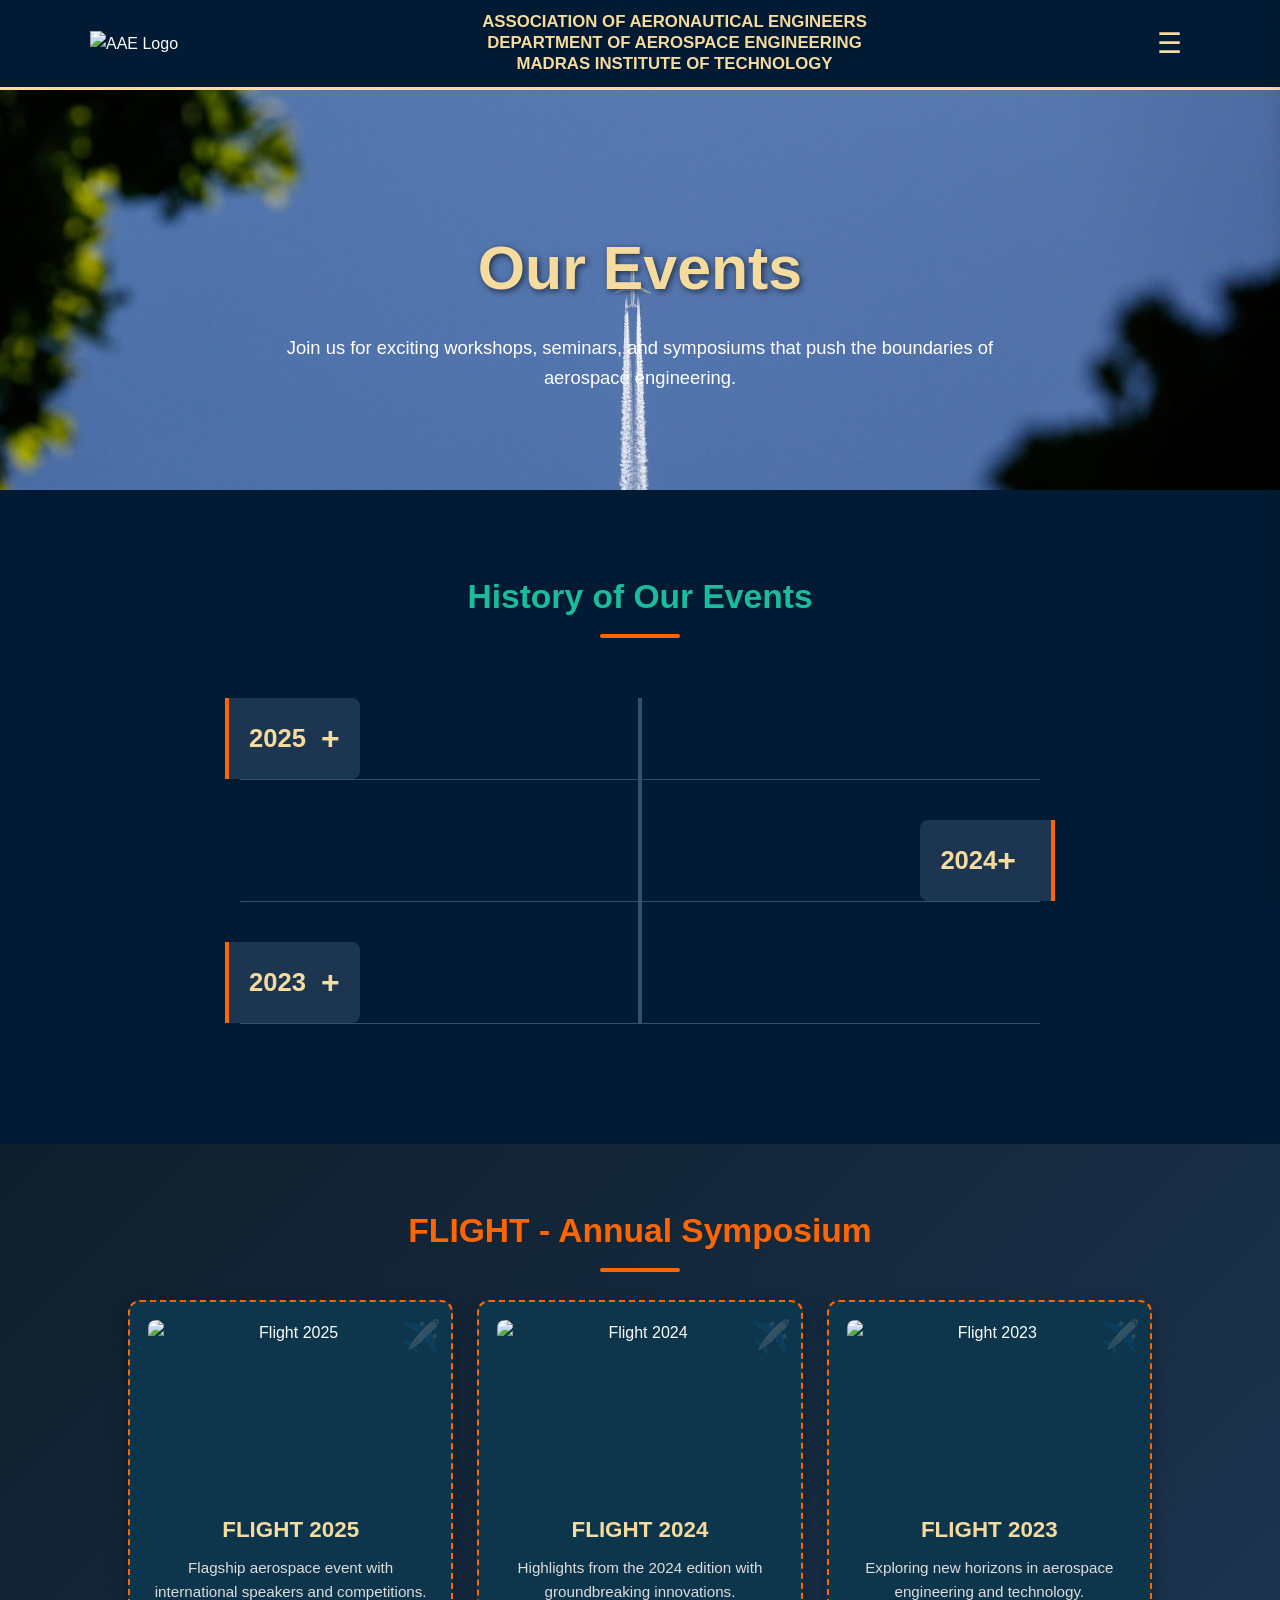
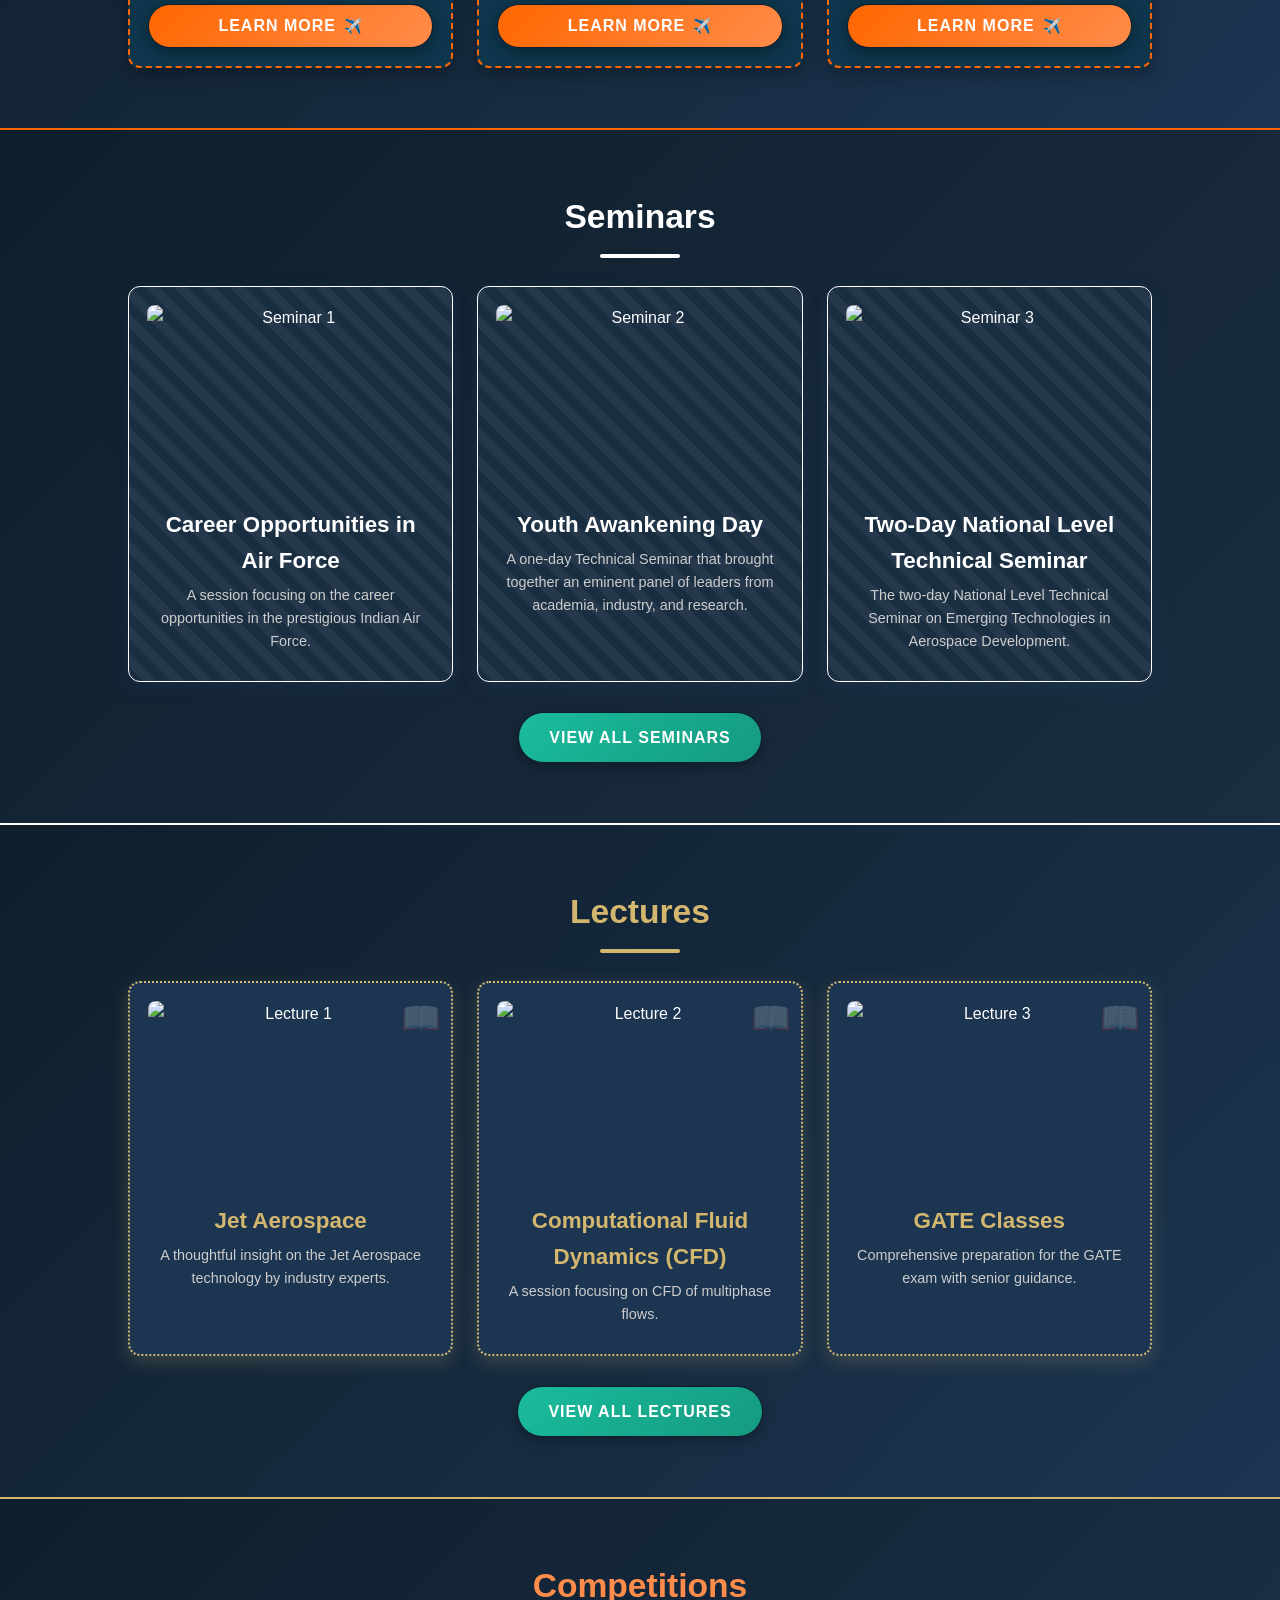
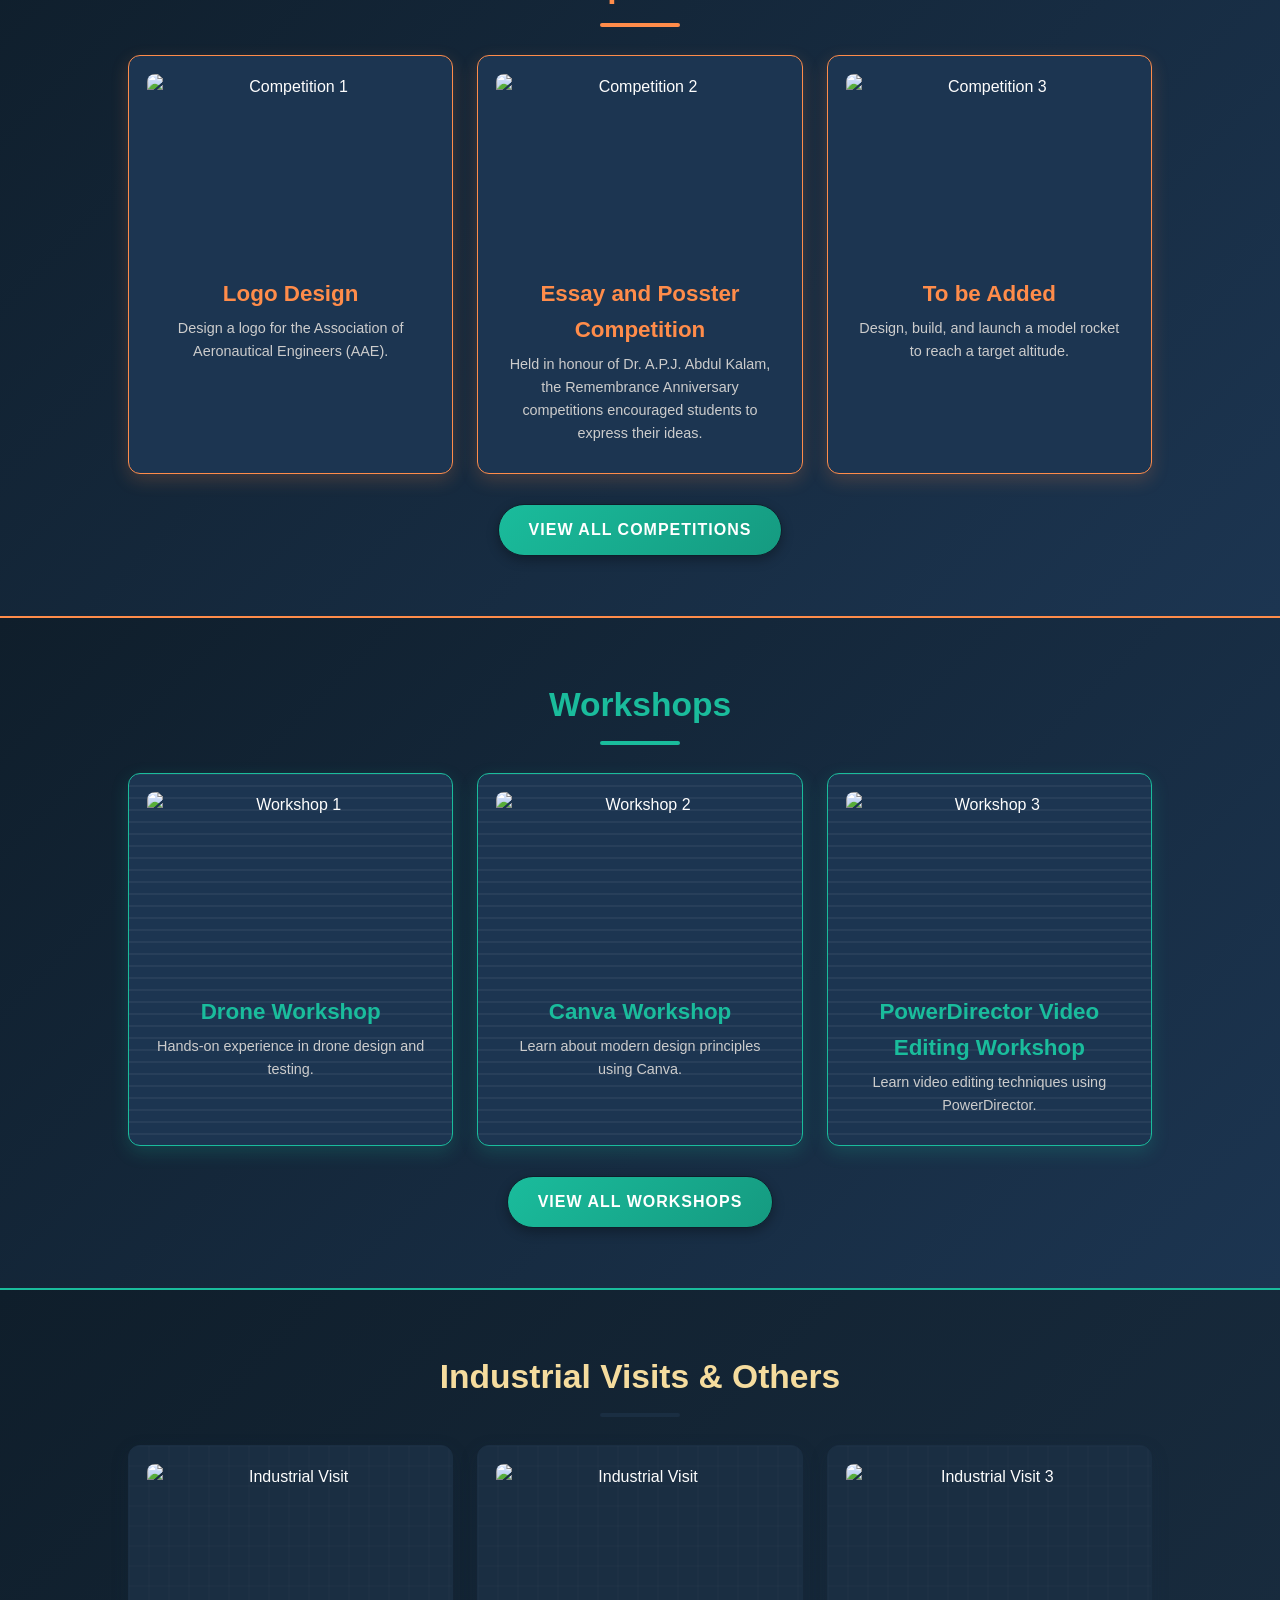
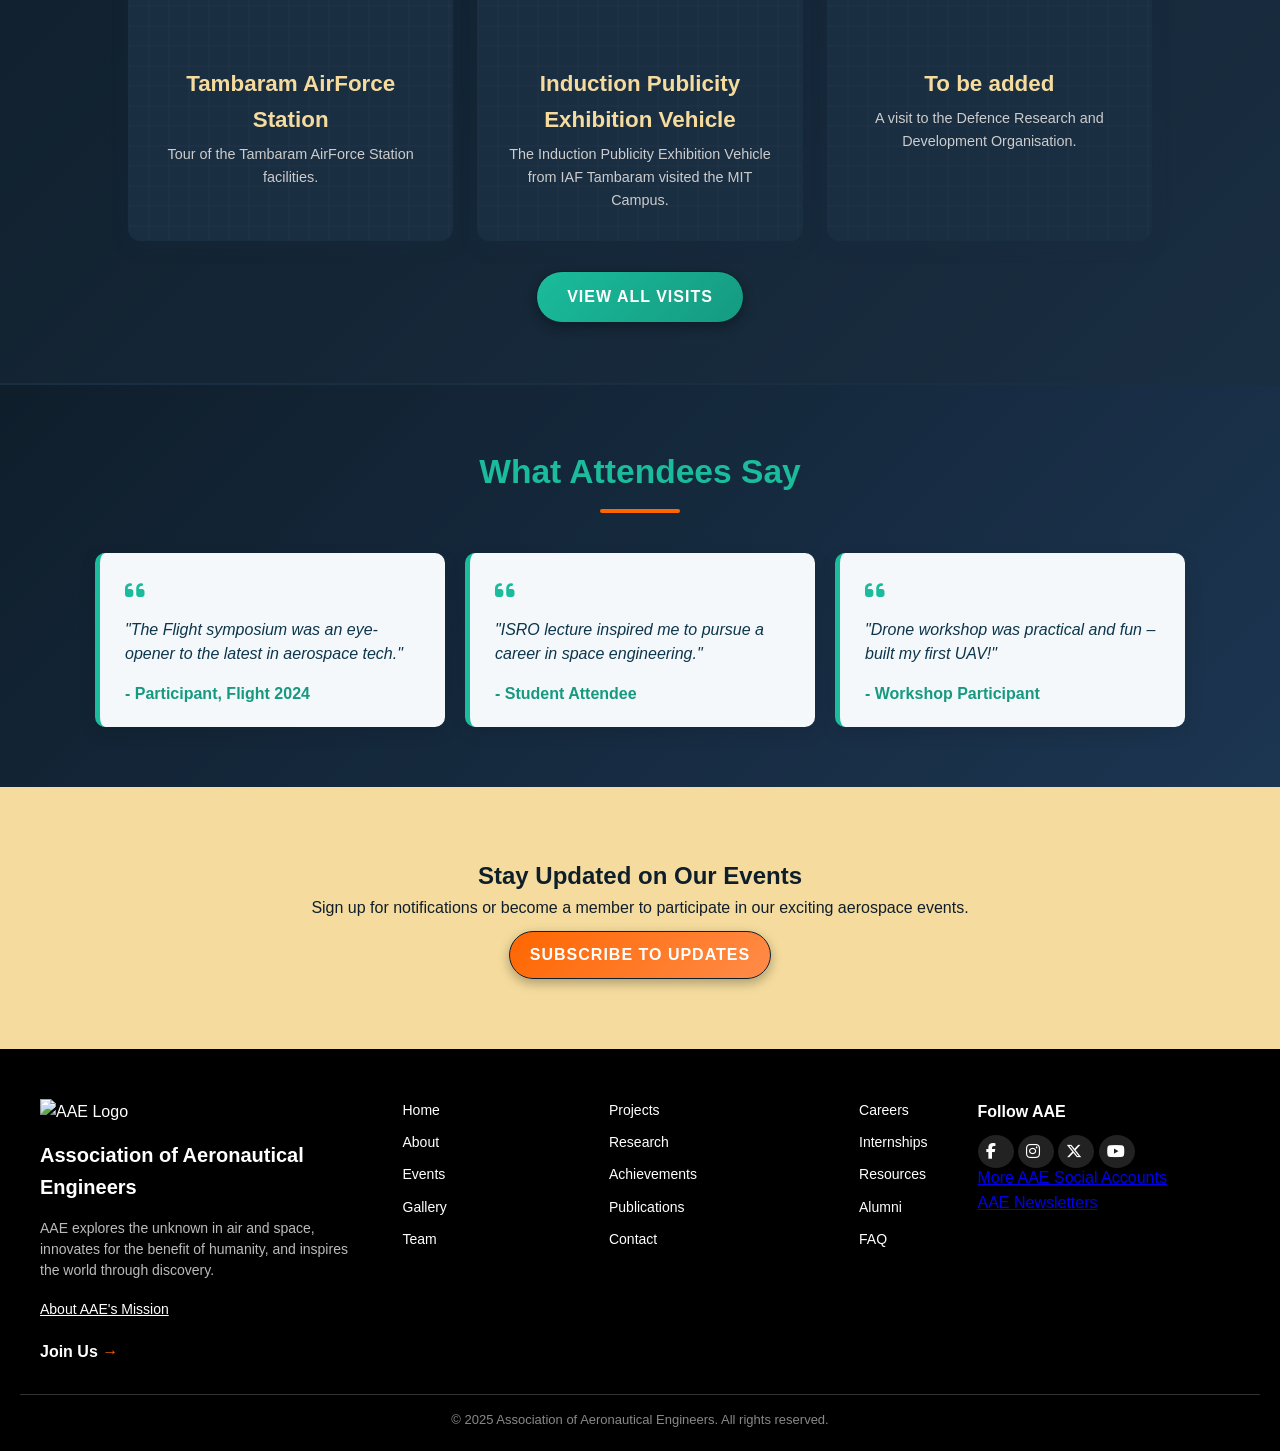
==== index.html @ e8c8fb0a "minor changes" ====
<!DOCTYPE html>
<html lang="en">
  <head>
    <meta charset="UTF-8" />
    <meta name="viewport" content="width=device-width, initial-scale=1.0" />
    <title>Events - Association of Aeronautical Engineers</title>
    <link
      rel="stylesheet"
      href="https://cdnjs.cloudflare.com/ajax/libs/font-awesome/6.4.0/css/all.min.css"
    />
    <link rel="stylesheet" href="events.css" />
  </head>
  <body>
    <header class="top-banner">
      <div class="container banner-content">
        <img src="images/AAE SEAL 2.png" alt="AAE Logo" class="logo" />

        <div class="text-content">
          <p>ASSOCIATION OF AERONAUTICAL ENGINEERS</p>
          <p>DEPARTMENT OF AEROSPACE ENGINEERING</p>
          <p>MADRAS INSTITUTE OF TECHNOLOGY</p>
        </div>

        <button class="menu-icon" id="menuBtn" aria-label="Open menu">
          <span>&#9776;</span>
        </button>
      </div>
    </header>

    <div id="backdrop" class="backdrop" aria-hidden="true"></div>

    <nav
      id="sideNav"
      class="side-nav"
      aria-hidden="true"
      aria-label="Main navigation"
    >
      <button id="closeBtn" class="close-btn" aria-label="Close menu">
        &times;
      </button>

      <ul class="side-nav-list">
        <li><a href="index.html#home" class="side-link">Home</a></li>
        <li><a href="index.html#about" class="side-link">About</a></li>
        <li><a href="events.html" class="side-link">Events</a></li>
        <li><a href="index.html#gallery" class="side-link">Gallery</a></li>
        <li><a href="index.html#team" class="side-link">Team</a></li>
        <li><a href="index.html#join" class="side-link">Contact</a></li>
      </ul>
    </nav>

    <section class="hero" id="events-hero">
      <div class="container hero-inner">
        <h1>Our Events</h1>
        <p>
          Join us for exciting workshops, seminars, and symposiums that push the
          boundaries of aerospace engineering.
        </p>
      </div>
    </section>
    
<!--
    <section id="upcoming-events" class="section-upcoming">
      <h2 class="section-title">Upcoming Events</h2>
      <div class="event-container">
        <div class="event-card upcoming-card">
          <div class="event-date">Aug 25, 2025</div>
          <h3>Flight 2025 Symposium</h3>
          <p>
            Annual aerospace symposium featuring keynote talks, workshops, and
            competitions.
          </p>
          <a href="flight25.html" class="btn event-btn">Register Now</a>
        </div>
        <div class="event-card upcoming-card">
          <div class="event-date">Sep 10, 2025</div>
          <h3>Guest Lecture: ISRO Scientist</h3>
          <p>
            Insights on India's space missions, satellite technology, and career
            opportunities.
          </p>
          <a href="#" class="btn event-btn">Register Now</a>
        </div>
        <div class="event-card upcoming-card">
          <div class="event-date">Oct 3, 2025</div>
          <h3>Drone Design Workshop</h3>
          <p>Hands-on UAV design, control systems, and flight tests.</p>
          <a href="#" class="btn event-btn">Register Now</a>
        </div>
      </div>
    </section>
-->
    <section id="event-timeline">
      <h2 class="section-title">History of Our Events</h2>
      <div class="timeline">
        <div class="timeline-item">
          <div class="timeline-header">
            <h3 class="timeline-year">2025</h3>
            <span class="timeline-toggle">+</span>
          </div>
          <div class="timeline-content">
            <p>AAE organized Flight 2025, our largest symposium yet, with over 500 attendees and international speakers. We also held a successful drone-building workshop.</p>
          </div>
        </div>
        <div class="timeline-item">
          <div class="timeline-header">
            <h3 class="timeline-year">2024</h3>
            <span class="timeline-toggle">+</span>
          </div>
          <div class="timeline-content">
            <p>We celebrated our 10th anniversary with a special edition of Flight, and hosted a lecture series on the future of electric aviation.</p>
          </div>
        </div>
        <div class="timeline-item">
          <div class="timeline-header">
            <h3 class="timeline-year">2023</h3>
            <span class="timeline-toggle">+</span>
          </div>
          <div class="timeline-content">
            <p>Our student team won the national Aero Design Challenge. This year also saw the introduction of our popular industrial visits program.</p>
          </div>
        </div>
      </div>
    </section>

    <section id="flight-symposium" class="section-flight">
      <h2 class="section-title">FLIGHT - Annual Symposium</h2>
      <div class="event-container">
        <div class="event-card flight-card">
          <img
            src="images/flight2025.jpg"
            alt="Flight 2025"
            class="event-img"
          />
          <h3>FLIGHT 2025</h3>
          <p>
            Flagship aerospace event with international speakers and
            competitions.
          </p>
          <a href="flight25.html" class="btn event-btn">Learn More</a>
        </div>
        <div class="event-card flight-card">
          <img
            src="images/flight2024.jpg"
            alt="Flight 2024"
            class="event-img"
          />
          <h3>FLIGHT 2024</h3>
          <p>
            Highlights from the 2024 edition with groundbreaking innovations.
          </p>
          <a href="flight2024.html" class="btn event-btn">Learn More</a>
        </div>
        <div class="event-card flight-card">
          <img
            src="images/flight2023.jpg"
            alt="Flight 2023"
            class="event-img"
          />
          <h3>FLIGHT 2023</h3>
          <p>Exploring new horizons in aerospace engineering and technology.</p>
          <a href="flight2023.html" class="btn event-btn">Learn More</a>
        </div>
      </div>
    </section>

    <section id="seminars" class="section-seminars">
      <h2 class="section-title">Seminars</h2>
      <div class="event-container">
        <div class="event-card event-category-card">
          <img src="images/seminar1.jpg" alt="Seminar 1" class="event-img" />
          <div class="event-details">
            <h3>Career Opportunities in Air Force</h3>
            <p>
              A session focusing on the career opportunities in the prestigious Indian Air Force.
            </p>
          </div>
        </div>
        <div class="event-card event-category-card">
          <img src="images/seminar2.jpg" alt="Seminar 2" class="event-img" />
          <div class="event-details">
            <h3>Youth Awankening Day</h3>
            <p>
              A one-day Technical Seminar that brought together an eminent panel of leaders from academia, 
              industry, and research. 
            </p>
          </div>
        </div>
        <div class="event-card event-category-card">
            <img src="images/seminar3.jpg" alt="Seminar 3" class="event-img" />
            <div class="event-details">
                <h3>Two-Day National Level Technical Seminar</h3>
                <p>
                   The two-day National Level Technical Seminar on Emerging Technologies in 
                   Aerospace Development.
                </p>
            </div>
        </div>
      </div>
      <div class="section-button-container">
        <a href="seminars.html" class="btn section-btn">View All Seminars</a>
      </div>
    </section>

    <section id="lectures" class="section-lectures">
      <h2 class="section-title">Lectures</h2>
      <div class="event-container">
        <div class="event-card event-category-card">
          <img src="images/lecture1.jpg" alt="Lecture 1" class="event-img" />
          <div class="event-details">
            <h3>Jet Aerospace</h3>
            <p>A thoughtful insight on the Jet Aerospace technology by industry experts.</p>
          </div>
        </div>
        <div class="event-card event-category-card">
          <img src="images/lecture2.jpg" alt="Lecture 2" class="event-img" />
          <div class="event-details">
            <h3>Computational Fluid Dynamics (CFD)</h3>
            <p>A session focusing on CFD of multiphase flows.</p>
          </div>
        </div>
        <div class="event-card event-category-card">
            <img src="images/lecture3.jpg" alt="Lecture 3" class="event-img" />
            <div class="event-details">
                <h3>GATE Classes</h3>
                <p>
                    Comprehensive preparation for the GATE exam with senior guidance.
                </p>
            </div>
        </div>
      </div>
      <div class="section-button-container">
        <a href="lectures.html" class="btn section-btn">View All Lectures</a>
      </div>
    </section>

    <section id="competitions" class="section-competitions">
      <h2 class="section-title">Competitions</h2>
      <div class="event-container">
        <div class="event-card event-category-card">
          <img src="images/comp1.jpg" alt="Competition 1" class="event-img" />
          <div class="event-details">
            <h3>Logo Design</h3>
            <p>Design a logo for the Association of Aeronautical Engineers (AAE).</p>
          </div>
        </div>
        <div class="event-card event-category-card">
          <img src="images/comp2.jpg" alt="Competition 2" class="event-img" />
          <div class="event-details">
            <h3>Essay and Posster Competition</h3>
            <p>Held in honour of Dr. A.P.J. Abdul Kalam, the Remembrance Anniversary competitions encouraged students to express their ideas.</p>
          </div>
        </div>
        <div class="event-card event-category-card">
            <img src="images/comp3.jpg" alt="Competition 3" class="event-img" />
            <div class="event-details">
                <h3>To be Added</h3>
                <p>
                    Design, build, and launch a model rocket to reach a target altitude.
                </p>
            </div>
        </div>
      </div>
      <div class="section-button-container">
        <a href="competitions.html" class="btn section-btn">View All Competitions</a>
      </div>
    </section>

    <section id="workshops" class="section-workshops">
      <h2 class="section-title">Workshops</h2>
      <div class="event-container">
        <div class="event-card event-category-card">
          <img
            src="images/workshop1.jpg"
            alt="Workshop 1"
            class="event-img"
          />
          <div class="event-details">
            <h3>Drone Workshop</h3>
            <p>Hands-on experience in drone design and testing.</p>
          </div>
        </div>
        <div class="event-card event-category-card">
          <img
            src="images/workshop2.jpg"
            alt="Workshop 2"
            class="event-img"
          />
          <div class="event-details">
            <h3>Canva Workshop</h3>
            <p>Learn about modern design principles using Canva.</p>
          </div>
        </div>
        <div class="event-card event-category-card">
            <img src="images/workshop3.jpg" alt="Workshop 3" class="event-img" />
            <div class="event-details">
                <h3>PowerDirector Video Editing Workshop</h3>
                <p>
                    Learn video editing techniques using PowerDirector.
                </p>
            </div>
        </div>
      </div>
      <div class="section-button-container">
        <a href="workshops.html" class="btn section-btn">View All Workshops</a>
      </div>
    </section>

    <section id="industrial-visits" class="section-industrial">
      <h2 class="section-title">Industrial Visits & Others</h2>
      <div class="event-container">
        <div class="event-card event-category-card">
          <img
            src="images/visit1.jpg"
            alt="Industrial Visit"
            class="event-img"
          />
          <div class="event-details">
            <h3>Tambaram AirForce Station</h3>
            <p>Tour of the Tambaram AirForce Station facilities.</p>
          </div>
        </div>
        <div class="event-card event-category-card">
          <img
            src="images/visit2.jpg"
            alt="Industrial Visit"
            class="event-img"
          />
          <div class="event-details">
            <h3>Induction Publicity Exhibition Vehicle</h3>
            <p>The Induction Publicity Exhibition Vehicle from IAF Tambaram visited the MIT Campus.</p>
          </div>
        </div>
        <div class="event-card event-category-card">
            <img src="images/visit3.jpg" alt="Industrial Visit 3" class="event-img" />
            <div class="event-details">
                <h3>To be added</h3>
                <p>
                    A visit to the Defence Research and Development Organisation.
                </p>
            </div>
        </div>
      </div>
      <div class="section-button-container">
        <a href="industrialvisits.html" class="btn section-btn">View All Visits</a>
      </div>
    </section>

    <section id="event-testimonials" class="section-testimonials">
      <h2 class="section-title">What Attendees Say</h2>
      <div class="testimonial-container">
        <div class="testimonial-card">
          <div class="quote-icon"><i class="fas fa-quote-left"></i></div>
          <p>
            "The Flight symposium was an eye-opener to the latest in aerospace
            tech."
          </p>
          <h4>- Participant, Flight 2024</h4>
        </div>
        <div class="testimonial-card">
          <div class="quote-icon"><i class="fas fa-quote-left"></i></div>
          <p>
            "ISRO lecture inspired me to pursue a career in space engineering."
          </p>
          <h4>- Student Attendee</h4>
        </div>
        <div class="testimonial-card">
          <div class="quote-icon"><i class="fas fa-quote-left"></i></div>
          <p>
            "Drone workshop was practical and fun – built my first UAV!"
          </p>
          <h4>- Workshop Participant</h4>
        </div>
      </div>
    </section>

    <section class="cta" id="join">
      <div class="container">
        <h2>Stay Updated on Our Events</h2>
        <p>
          Sign up for notifications or become a member to participate in our
          exciting aerospace events.
        </p>
        <a href="#" class="btn">Subscribe to Updates</a>
      </div>
    </section>

    <footer>
      <div class="footer-container">
        <div class="footer-left">
          <img src="images/AAE SEAL 2.png" alt="AAE Logo" class="footer-logo" />
          <h2>Association of Aeronautical Engineers</h2>
          <p>
            AAE explores the unknown in air and space, innovates for the benefit
            of humanity, and inspires the world through discovery.
          </p>
          <a href="#mission" class="footer-link">About AAE's Mission</a><br />
          <a href="#join" class="join-link">Join Us <span>→</span></a>
        </div>

        <div class="footer-links">
          <div>
            <a href="index.html#home">Home</a>
            <a href="index.html#about">About</a>
            <a href="events.html">Events</a>
            <a href="index.html#gallery">Gallery</a>
            <a href="index.html#team">Team</a>
          </div>
          <div>
            <a href="index.html#projects">Projects</a>
            <a href="index.html#research">Research</a>
            <a href="index.html#achievements">Achievements</a>
            <a href="index.html#publications">Publications</a>
            <a href="index.html#contact">Contact</a>
          </div>
          <div>
            <a href="index.html#careers">Careers</a>
            <a href="index.html#internships">Internships</a>
            <a href="index.html#resources">Resources</a>
            <a href="index.html#alumni">Alumni</a>
            <a href="index.html#faq">FAQ</a>
          </div>
        </div>

        <div class="footer-social">
          <h4>Follow AAE</h4>
          <div class="social-icons">
            <a href="#"><i class="fab fa-facebook-f"></i></a>
            <a href="#"><i class="fab fa-instagram"></i></a>
            <a href="#"><i class="fab fa-x-twitter"></i></a>
            <a href="#"><i class="fab fa-youtube"></i></a>
          </div>
          <a href="#social-more" class="footer-link">More AAE Social Accounts</a
          ><br />
          <a href="#newsletter" class="footer-link">AAE Newsletters</a>
        </div>
      </div>

      <div class="footer-bottom">
        <p>
          &copy; 2025 Association of Aeronautical Engineers. All rights
          reserved.
        </p>
      </div>
    </footer>

    <script>
      const menuBtn = document.getElementById("menuBtn");
      const sideNav = document.getElementById("sideNav");
      const backdrop = document.getElementById("backdrop");
      const closeBtn = document.getElementById("closeBtn");
      const sideLinks = document.querySelectorAll(".side-link");

      function openNav() {
        sideNav.classList.add("open");
        backdrop.classList.add("show");
        sideNav.setAttribute("aria-hidden", "false");
        backdrop.setAttribute("aria-hidden", "false");
        // optionally trap focus here
      }

      function closeNav() {
        sideNav.classList.remove("open");
        backdrop.classList.remove("show");
        sideNav.setAttribute("aria-hidden", "true");
        backdrop.setAttribute("aria-hidden", "true");
      }

      menuBtn.addEventListener("click", openNav);
      closeBtn.addEventListener("click", closeNav);
      backdrop.addEventListener("click", closeNav);

      // close when clicking a nav link
      sideLinks.forEach((l) => l.addEventListener("click", closeNav));

      // close on Escape
      document.addEventListener("keydown", (e) => {
        if (e.key === "Escape") closeNav();
      });

      // Interactive Timeline Accordion
      document.querySelectorAll('.timeline-header').forEach(header => {
        header.addEventListener('click', () => {
          const item = header.parentElement;
          item.classList.toggle('active');
          const content = item.querySelector('.timeline-content');
          const toggleIcon = item.querySelector('.timeline-toggle');

          if (item.classList.contains('active')) {
            content.style.maxHeight = content.scrollHeight + 'px';
            toggleIcon.textContent = '-';
          } else {
            content.style.maxHeight = '0';
            toggleIcon.textContent = '+';
          }
        });
      });

    </script>
  </body>
</html>
---- events.css ----
/* events.css */

* {
    margin: 0;
    padding: 0;
    box-sizing: border-box;
}

html {
    scroll-behavior: smooth;
}

:root {
    --background-dark: #0f1e2b; /* Deep space blue */
    --background-light: #f4f8fb; /* Light atmospheric blue */
    --primary-text: #fdfdfd; /* Star white */
    --secondary-text: #0d354b; /* Navy blue */
    --accent-gold: #f5dc9e; /* Metallic gold */
    --accent-orange: #ff6600; /* Rocket flame orange */
    --secondary-orange: #ff8c4a; /* Softer orange glow */
    --accent-blue: #1abc9c; /* Turquoise for tech accents */
    --shadow-light: rgba(0, 0, 0, 0.1);
    --shadow-dark: rgba(0, 0, 0, 0.3);
    --font-family-body: 'Segoe UI', sans-serif;
    --font-family-heading: 'Poppins', sans-serif;
    /* Subtle section-specific accents */
    --flight-accent: var(--accent-orange); /* Rocket orange */
    --seminar-accent: #ffffff; /* Darker blue for professional seminars */
    --lecture-accent: #d4b76f; /* Softer gold for academia */
    --competition-accent: var(--secondary-orange); /* Competitive glow */
    --workshop-accent: var(--accent-blue); /* Technical turquoise */
    --industrial-accent: #1a2e42; /* Deeper navy for industry */
}

body {
    font-family: var(--font-family-body);
    background-color: var(--background-dark);
    color: var(--primary-text);
    line-height: 1.6;
}

h1, h2, h3, h4 {
    font-family: var(--font-family-heading);
    font-weight: 600;
}

/* BACKGROUND IMAGE (keeps behind everything) */
body::before {
    content: "";
    position: fixed;
    top: 0;
    left: 0;
    width: 100%;
    height: 100%;
    background:
        linear-gradient(rgba(0, 0, 0, 0.45), rgba(0, 0, 0, 0.45)),
        url("images/body-image.png") center/cover no-repeat;
    z-index: -1;
    pointer-events: none;
}

/* Container: fixed max width so header centering is predictable */
.container {
    width: 90%;
    max-width: 1100px;
    margin: 0 auto;
    padding: 10px 0;
}

/* ========== HEADER / TOP BANNER ========== */
.top-banner {
    background-color: #011b34;
    border-bottom: 3px solid var(--accent-gold);
    position: relative;
    z-index: 5;
}

.banner-content {
    display: flex;
    align-items: center;
    justify-content: space-between;
    gap: 20px;
    padding: 12px 0;
}

.logo {
    width: 110px;
    height: auto;
    object-fit: contain;
}

.text-content {
    flex: 1;
    text-align: center;
    color: var(--accent-gold);
    font-weight: 700;
    font-size: 1.05rem;
    line-height: 1.25;
    text-shadow: 0 1px 2px var(--shadow-dark);
}

@media (max-width: 820px) {
    .logo {
        width: 80px;
    }

    .text-content {
        font-size: 0.9rem;
        line-height: 1.15;
    }
}

.menu-icon {
    background: transparent;
    border: none;
    color: var(--accent-gold);
    font-size: 28px;
    cursor: pointer;
    padding: 8px;
    display: inline-flex;
    align-items: center;
    justify-content: center;
    pointer-events: auto;
}

/* ========== SIDE NAV / BACKDROP ========== */
.backdrop {
    position: fixed;
    inset: 0;
    background: var(--shadow-dark);
    opacity: 0;
    pointer-events: none;
    transition: opacity 260ms ease;
    z-index: 9900;
}

.backdrop.show {
    opacity: 1;
    pointer-events: auto;
}

.side-nav {
    position: fixed;
    top: 0;
    right: 0;
    height: 100vh;
    width: 320px;
    max-width: 86%;
    background: #ffffff;
    color: var(--secondary-text);
    transform: translateX(108%);
    transition: transform 320ms cubic-bezier(.22, .9, .33, 1);
    z-index: 9950;
    box-shadow: -10px 0 30px var(--shadow-dark);
    border-left: 5px solid var(--accent-gold);
    display: flex;
    flex-direction: column;
    align-items: center;
    padding-top: 70px;
}

.side-nav.open {
    transform: translateX(0);
}

.close-btn {
    position: absolute;
    top: 18px;
    right: 18px;
    font-size: 30px;
    border: none;
    background: transparent;
    color: var(--secondary-text);
    cursor: pointer;
    pointer-events: auto;
}

.side-nav-list {
    list-style: none;
    width: 100%;
    padding: 0 24px;
    display: flex;
    flex-direction: column;
    gap: 18px;
    align-items: flex-start;
}

.side-nav-list li {
    width: 100%;
}

.side-nav-list a {
    display: block;
    padding: 10px 14px;
    width: 100%;
    color: var(--secondary-text);
    text-decoration: none;
    font-size: 18px;
    font-weight: 600;
    border-radius: 8px;
    pointer-events: auto;
}

.side-nav-list a:hover {
    background: rgba(1, 27, 52, 0.06);
    color: #011b34;
}

@media (max-width: 480px) {
    .side-nav {
        width: 280px;
    }

    .side-nav-list a {
        font-size: 16px;
    }
}

/* ========== HERO ========== */
.hero {
    background: url("images/hero1.jpg") center/cover no-repeat;
    color: var(--accent-gold);
    text-align: center;
    height: 400px;
    padding: 140px 20px;
    position: relative;
    animation: zoom-in-hero 8s infinite alternate;
}

@keyframes zoom-in-hero {
    from {
        background-size: 100%;
    }
    to {
        background-size: 110%;
    }
}

.hero-inner {
    max-width: 1100px;
    margin: 0 auto;
}

.hero h1 {
    font-size: 3.8rem;
    text-shadow: 2px 2px 6px rgba(0, 0, 0, 0.6);
    margin-top: -20px;
    margin-bottom: 12px;
}

.hero p {
    font-size: 1.15rem;
    color: #fff;
    margin: 16px auto 24px;
    max-width: 720px;
}

.buttons .btn,
.buttons .btn-outline {
    margin: 10px;
    padding: 12px 26px;
    font-weight: 700;
    text-decoration: none;
    cursor: pointer;
    border-radius: 30px;
    box-shadow: 0 4px 12px var(--shadow-dark);
    transition: transform 0.3s ease, box-shadow 0.3s ease, background 0.3s ease;
    pointer-events: auto;
    touch-action: manipulation;
    text-transform: uppercase;
    letter-spacing: 1px;
}

.btn {
    background: linear-gradient(135deg, var(--accent-gold), #e6c07b);
    color: var(--background-dark);
    border: 1px solid var(--background-dark);
}

.btn:hover {
    transform: translateY(-4px) scale(1.05);
    box-shadow: 0 8px 20px rgba(245, 220, 158, 0.3);
    background: linear-gradient(135deg, #e6c07b, var(--accent-gold));
}

.btn-outline {
    border: 2px solid var(--accent-gold);
    color: var(--accent-gold);
    background: transparent;
}

.btn-outline:hover {
    transform: translateY(-4px) scale(1.05);
    box-shadow: 0 8px 20px rgba(245, 220, 158, 0.3);
    background: var(--accent-gold);
    color: var(--background-dark);
}

.highlight-btn {
    display: inline-flex;
    align-items: center;
    gap: 8px;
    margin-top: 14px;
    padding: 10px 22px;
    background: linear-gradient(90deg, var(--accent-orange) 60%, var(--accent-gold) 100%);
    color: var(--background-dark);
    border: none;
    border-radius: 30px;
    font-weight: 700;
    font-size: 1rem;
    box-shadow: 0 4px 16px rgba(255, 102, 0, 0.3);
    cursor: pointer;
    transition: background 0.3s, color 0.3s, transform 0.3s, box-shadow 0.3s;
    pointer-events: auto;
    touch-action: manipulation;
    text-transform: uppercase;
    letter-spacing: 1px;
}

.highlight-btn i {
    font-size: 1.1em;
    color: #fff;
    background: var(--secondary-text);
    border-radius: 50%;
    padding: 6px;
    margin-right: 4px;
    transition: background 0.3s;
}

.highlight-btn:hover, .highlight-btn:focus {
    background: linear-gradient(90deg, var(--accent-gold) 40%, var(--accent-orange) 100%);
    color: #ffffff;
    transform: translateY(-4px) scale(1.04);
    box-shadow: 0 8px 20px rgba(255, 165, 0, 0.4);
}

.highlight-btn:hover i, .highlight-btn:focus i {
    background: var(--accent-orange);
    color: #fff;
}

/* Section base */
section {
    padding: 60px 10%;
    background: linear-gradient(135deg, var(--background-dark), #1c3551); /* Unified subtle gradient */
}

.section-title {
    font-size: 2.1rem;
    margin-bottom: 28px;
    color: var(--accent-gold);
    font-weight: 700;
    text-align: center;
}

.section-title::after {
    content: "";
    display: block;
    width: 80px;
    height: 4px;
    background: var(--accent-orange);
    margin: 10px auto;
    border-radius: 2px;
}

/* Regular Grid Layout */
.event-container {
    display: grid;
    grid-template-columns: repeat(auto-fit, minmax(280px, 1fr));
    justify-items: center;
    gap: 24px;
    max-width: 1200px;
    margin: 0 auto;
}

.section-button-container {
    text-align: center;
    margin-top: 30px;
}

.section-btn {
    background: linear-gradient(135deg, var(--accent-blue), #159a80);
    color: #fff;
    padding: 12px 30px;
    border-radius: 30px;
    text-decoration: none;
    font-weight: bold;
    display: inline-block;
    box-shadow: 0 4px 12px var(--shadow-dark);
    transition: transform 0.3s ease, box-shadow 0.3s ease, background 0.3s ease;
    pointer-events: auto;
    touch-action: manipulation;
    text-transform: uppercase;
    letter-spacing: 1px;
    position: relative;
    z-index: 2;
}

.section-btn:hover {
    transform: translateY(-4px) scale(1.05);
    box-shadow: 0 8px 20px rgba(26, 188, 156, 0.4);
    background: linear-gradient(135deg, #159a80, var(--accent-blue));
}

.event-btn {
    display: inline-block;
    margin-top: auto;
    padding: 8px 18px;
    background: linear-gradient(135deg, var(--accent-orange), var(--secondary-orange));
    color: white;
    border-radius: 30px;
    font-weight: bold;
    text-decoration: none;
    box-shadow: 0 4px 12px var(--shadow-dark);
    transition: transform 0.3s ease, box-shadow 0.3s ease, background 0.3s ease;
    pointer-events: auto;
    touch-action: manipulation;
    text-transform: uppercase;
    letter-spacing: 1px;
    position: relative;
    z-index: 2;
}

.event-btn:hover {
    background: linear-gradient(135deg, var(--secondary-orange), var(--accent-orange));
    transform: translateY(-4px) scale(1.05);
    box-shadow: 0 8px 20px rgba(255, 165, 0, 0.4);
}

.event-card {
    background: #1c3551;
    color: #fdfdfd;
    padding: 18px;
    border-radius: 12px;
    box-shadow: 0 6px 18px var(--shadow-dark);
    transition: transform 0.3s ease, box-shadow 0.3s ease;
    text-align: center;
    position: relative;
    overflow: hidden;
    display: flex;
    flex-direction: column;
    border: 1px solid #33506e;
}

.event-card:hover {
    transform: translateY(-8px);
    box-shadow: 0 10px 24px rgba(0, 0, 0, 0.5);
    background: #25405c;
}

.event-img {
    width: 100%;
    height: 180px;
    border-radius: 8px;
    object-fit: cover;
    margin-bottom: 12px;
    transition: transform 0.3s ease;
}

.event-card:hover .event-img {
    transform: scale(1.05);
}

.event-card h3 {
    margin-bottom: 8px;
    font-size: 1.4rem;
    color: var(--accent-gold);
}

.event-card p {
    color: #ddd;
    font-size: 0.95rem;
    flex-grow: 1;
}

/* Specific styling for category cards */
.event-category-card {
    display: flex;
    flex-direction: column;
    align-items: center;
}

.event-category-card .event-details {
    padding: 10px;
    flex-grow: 1;
    display: flex;
    flex-direction: column;
    justify-content: center;
    align-items: center;
}

.event-category-card h3 {
    color: var(--accent-gold);
    margin-bottom: 5px;
}

.event-category-card p {
    color: #ccc;
    font-size: 0.9rem;
    text-align: center;
}

.event-category-card:hover {
    transform: translateY(-5px);
}

/* ========== SECTION-SPECIFIC STYLING ========== */

/* Upcoming Events */
.section-upcoming {
    background: var(--background-light);
    border-bottom: 2px solid var(--flight-accent);
}

.section-upcoming .section-title {
    color: var(--flight-accent);
}

.section-upcoming .section-title::after {
    background: var(--flight-accent);
}

.section-upcoming .event-card {
    background: #ffffff;
    color: var(--secondary-text);
    border-left: 5px solid var(--flight-accent);
    box-shadow: 0 6px 18px var(--shadow-light);
}

.section-upcoming .event-card h3 {
    color: var(--flight-accent);
}

.section-upcoming .event-card p {
    color: #555;
}

.section-upcoming .event-btn::after {
    content: '🚀'; /* Rocket icon for upcoming events */
    margin-left: 8px;
    font-size: 0.9em;
}

/* Flight Section - Dashed borders and airplane icon */
.section-flight {
    background: linear-gradient(135deg, var(--background-dark), #1c3551);
    border-bottom: 2px solid var(--flight-accent);
}

.section-flight .section-title {
    color: var(--flight-accent);
}

.section-flight .section-title::after {
    background: var(--flight-accent);
}

.section-flight .event-card {
    background: #0d354b;
    color: var(--primary-text);
    border: 2px dashed var(--flight-accent); /* Dashed border for aviation vibe */
    position: relative;
    overflow: hidden;
}

.section-flight .event-card::before {
    content: '✈️';
    position: absolute;
    top: 10px;
    right: 10px;
    font-size: 2rem;
    opacity: 0.2;
    z-index: 0;
}

.section-flight .event-card h3, .section-flight .event-card p, .section-flight .event-btn {
    z-index: 1;
    position: relative;
}

.section-flight .event-btn::after {
    content: '✈️'; /* Airplane icon */
    margin-left: 8px;
    font-size: 0.9em;
}

/* Seminars Section - Diagonal stripes pattern */
.section-seminars {
    background: linear-gradient(135deg, var(--background-dark), #1a2e42);
    border-bottom: 2px solid var(--seminar-accent);
}

.section-seminars .section-title {
    color: var(--seminar-accent);
}

.section-seminars .section-title::after {
    background: var(--seminar-accent);
}

.section-seminars .event-card {
    background: #1a2e42;
    border: 1px solid var(--seminar-accent);
    box-shadow: 0 6px 18px rgba(42, 77, 115, 0.2);
    position: relative;
    overflow: hidden;
}

.section-seminars .event-card::before {
    content: '';
    position: absolute;
    top: 0;
    left: 0;
    width: 100%;
    height: 100%;
    background: repeating-linear-gradient(
        45deg,
        transparent,
        transparent 10px,
        rgba(255, 255, 255, 0.05) 10px,
        rgba(255, 255, 255, 0.05) 20px
    );
    z-index: 0;
}

.section-seminars .event-card h3, .section-seminars .event-card p, .section-seminars .event-btn {
    z-index: 1;
    position: relative;
}

.section-seminars .event-card h3 {
    color: var(--seminar-accent);
}

/* Lectures Section - Dotted borders and book icon */
.section-lectures {
    background: linear-gradient(135deg, var(--background-dark), #1c3551);
    border-bottom: 2px solid var(--lecture-accent);
}

.section-lectures .section-title {
    color: var(--lecture-accent);
}

.section-lectures .section-title::after {
    background: var(--lecture-accent);
}

.section-lectures .event-card {
    background: #1c3551;
    border: 2px dotted var(--lecture-accent); /* Dotted border for academic feel */
    box-shadow: 0 6px 18px rgba(212, 183, 111, 0.2);
    position: relative;
    overflow: hidden;
}

.section-lectures .event-card::before {
    content: '📖';
    position: absolute;
    top: 10px;
    right: 10px;
    font-size: 2rem;
    opacity: 0.2;
    z-index: 0;
}

.section-lectures .event-card h3, .section-lectures .event-card p, .section-lectures .event-btn {
    z-index: 1;
    position: relative;
}

.section-lectures .event-card h3 {
    color: var(--lecture-accent);
}

/* Competitions Section - Angled tilt on hover */
.section-competitions {
    background: linear-gradient(135deg, var(--background-dark), #1c3551);
    border-bottom: 2px solid var(--competition-accent);
}

.section-competitions .section-title {
    color: var(--competition-accent);
}

.section-competitions .section-title::after {
    background: var(--competition-accent);
}

.section-competitions .event-card {
    background: #1c3551;
    border: 1px solid var(--competition-accent);
    box-shadow: 0 6px 18px rgba(255, 140, 74, 0.2);
    position: relative;
    transition: transform 0.3s ease, box-shadow 0.3s ease;
}

.section-competitions .event-card:hover {
    transform: translateY(-8px) rotate(2deg); /* Slight tilt for competitive energy */
    box-shadow: 0 10px 24px rgba(255, 140, 74, 0.3);
}

.section-competitions .event-card h3 {
    color: var(--competition-accent);
}

/* Workshops Section - Grid-like border pattern */
.section-workshops {
    background: linear-gradient(135deg, var(--background-dark), #1c3551);
    border-bottom: 2px solid var(--workshop-accent);
}

.section-workshops .section-title {
    color: var(--workshop-accent);
}

.section-workshops .section-title::after {
    background: var(--workshop-accent);
}

.section-workshops .event-card {
    background: #1c3551;
    border: 1px solid var(--workshop-accent);
    box-shadow: 0 6px 18px rgba(26, 188, 156, 0.2);
    position: relative;
    overflow: hidden;
}

.section-workshops .event-card::before {
    content: '';
    position: absolute;
    top: 0;
    left: 0;
    width: 100%;
    height: 100%;
    background: repeating-linear-gradient(
        0deg,
        transparent,
        transparent 10px,
        rgba(255, 255, 255, 0.05) 10px,
        rgba(255, 255, 255, 0.05) 12px
    );
    z-index: 0;
}

.section-workshops .event-card h3, .section-workshops .event-card p, .section-workshops .event-btn {
    z-index: 1;
    position: relative;
}

.section-workshops .event-card h3 {
    color: var(--workshop-accent);
}

/* Industrial Visits Section - Blueprint texture */
.section-industrial {
    background: linear-gradient(135deg, var(--background-dark), #1a2e42);
    border-bottom: 2px solid var(--industrial-accent);
}

.section-industrial .section-title {
    color: var(--accent-gold); /* Changed for contrast against background */
}

.section-industrial .section-title::after {
    background: var(--industrial-accent);
}

.section-industrial .event-card {
    background: #1a2e42;
    border: 1px solid var(--industrial-accent);
    box-shadow: 0 6px 18px rgba(26, 46, 66, 0.2);
    position: relative;
    overflow: hidden;
}

.section-industrial .event-card::before {
    content: '';
    position: absolute;
    top: 0;
    left: 0;
    width: 100%;
    height: 100%;
    background: url('data:image/svg+xml;utf8,<svg xmlns="http://www.w3.org/2000/svg" width="20" height="20"><path d="M0 0h20v20H0z" fill="none" stroke="rgba(255,255,255,0.05)" stroke-width="0.5"/></svg>') repeat;
    z-index: 0;
}

.section-industrial .event-card h3, .section-industrial .event-card p, .section-industrial .event-btn {
    z-index: 1;
    position: relative;
}

.section-industrial .event-card h3 {
    color: var(--accent-gold);
}

/* Event Timeline */
#event-timeline {
    background: #011b34;
    padding: 80px 10%;
}

#event-timeline .section-title {
    color: var(--accent-blue);
    margin-bottom: 60px;
}

.timeline {
    position: relative;
    max-width: 800px;
    margin: 0 auto;
}

.timeline::before {
    content: '';
    position: absolute;
    top: 0;
    bottom: 0;
    left: 50%;
    width: 4px;
    background-color: #33506e;
    margin-left: -2px;
}

.timeline-item {
    margin-bottom: 40px;
    position: relative;
}

.timeline-item:nth-child(even) {
    text-align: right;
}

.timeline-item:nth-child(even) .timeline-header {
    border-left: none;
    border-right: 4px solid var(--accent-orange);
    border-radius: 8px 0 0 8px;
}

.timeline-item:nth-child(even) .timeline-content {
    border-radius: 8px 0 0 8px;
    padding: 0 45px 0 15px;
}

.timeline-item:nth-child(odd) .timeline-header {
    border-radius: 0 8px 8px 0;
}

.timeline-item:nth-child(odd) .timeline-content {
    border-radius: 0 8px 8px 0;
    padding: 0 15px 0 45px;
}

.timeline-header {
    position: relative;
    padding: 15px 20px;
    background: #1c3551;
    border-left: 4px solid var(--accent-orange);
    cursor: pointer;
    transition: background 0.3s, border-color 0.3s;
    display: inline-flex;
    justify-content: space-between;
    align-items: center;
    border-radius: 8px;
}

.timeline-item:nth-child(odd) .timeline-header {
    margin-left: -15px;
}

.timeline-item:nth-child(even) .timeline-header {
    margin-right: -15px;
    justify-content: flex-end;
}

.timeline-header:hover {
    background: #25405c;
}

.timeline-item.active .timeline-header {
    background: #25405c;
    border-color: var(--accent-blue);
}

.timeline-year {
    color: var(--accent-gold);
    font-size: 1.6rem;
    margin: 0;
}

.timeline-toggle {
    color: var(--accent-gold);
    font-size: 2rem;
    font-weight: bold;
    transition: transform 0.3s;
    margin-left: 15px;
}

.timeline-item:nth-child(even) .timeline-toggle {
    margin-left: 0;
    margin-right: 15px;
}

.timeline-item.active .timeline-toggle {
    transform: rotate(180deg);
    color: var(--accent-blue);
}

.timeline-content {
    padding: 0 20px;
    max-height: 0;
    overflow: hidden;
    transition: max-height 0.4s ease-out;
    color: #ddd;
    background: #1c3551;
    border: 1px solid #33506e;
    border-top: none;
}

.timeline-content p {
    padding: 15px 0;
}

@media (max-width: 768px) {
    .timeline::before {
        left: 20px;
    }
    .timeline-item {
        margin-left: 40px;
    }
    .timeline-item:nth-child(odd) .timeline-header,
    .timeline-item:nth-child(even) .timeline-header {
        border-left: 4px solid var(--accent-orange);
        border-right: none;
        margin: 0;
        border-radius: 0 8px 8px 0;
        text-align: left;
    }
    .timeline-item:nth-child(even) {
        text-align: left;
    }
    .timeline-item:nth-child(even) .timeline-header .timeline-toggle {
        margin-left: 15px;
        margin-right: 0;
    }
    .timeline-item:nth-child(even) .timeline-header {
        justify-content: space-between;
    }

    .timeline-item:nth-child(odd) .timeline-content,
    .timeline-item:nth-child(even) .timeline-content {
        padding: 0 15px 0 45px;
        border-radius: 0 0 8px 8px;
        text-align: left;
    }
}

/* Testimonials Section */
#event-testimonials {
    background-color: rgba(15, 30, 43, 0.97);
    padding: 60px 5%;
    text-align: center;
}

#event-testimonials .section-title {
    color: var(--accent-blue);
    margin-bottom: 40px;
}

.testimonial-container {
    display: flex;
    flex-wrap: wrap;
    gap: 20px;
    justify-content: center;
}

.testimonial-card {
    background: var(--background-light);
    color: var(--secondary-text);
    padding: 20px 25px;
    border-left: 5px solid var(--accent-blue);
    border-radius: 10px;
    max-width: 350px;
    box-shadow: 0 6px 18px var(--shadow-light);
    position: relative;
    text-align: left;
    transition: transform 0.3s ease;
}

.testimonial-card:hover {
    transform: translateY(-5px);
}

.testimonial-card .quote-icon {
    font-size: 1.4rem;
    color: var(--accent-blue);
    margin-bottom: 10px;
}

.testimonial-card p {
    font-style: italic;
    margin-bottom: 15px;
    line-height: 1.5;
}

.testimonial-card h4 {
    font-weight: 600;
    color: #159a80;
}

/* Responsive */
@media (max-width: 768px) {
    .testimonial-container {
        flex-direction: column;
        align-items: center;
    }
    .testimonial-card {
        max-width: 100%;
    }
}

/* CTA & Footer */
.cta {
    background: var(--accent-gold);
    color: var(--background-dark);
    padding: 60px 0;
    text-align: center;
}

.cta a {
    display: inline-block;
    margin-top: 10px;
    padding: 10px 20px;
    background: linear-gradient(135deg, var(--accent-orange), var(--secondary-orange));
    color: #fff;
    border-radius: 30px;
    font-weight: bold;
    text-decoration: none;
    box-shadow: 0 4px 12px var(--shadow-dark);
    transition: transform 0.3s ease, box-shadow 0.3s ease, background 0.3s ease;
    pointer-events: auto;
    touch-action: manipulation;
    text-transform: uppercase;
    letter-spacing: 1px;
}

.cta a:hover {
    background: linear-gradient(135deg, var(--secondary-orange), var(--accent-orange));
    transform: translateY(-4px) scale(1.05);
    box-shadow: 0 8px 20px rgba(255, 165, 0, 0.4);
}

footer {
    background: #000;
    color: #fff;
    padding: 50px 20px 20px;
    font-family: Arial, sans-serif;
}

.footer-container {
    max-width: 1200px;
    margin: 0 auto;
    display: flex;
    gap: 50px;
    flex-wrap: wrap;
    justify-content: space-between;
}

.footer-left {
    flex: 1 1 250px;
    min-width: 250px;
}

.footer-logo {
    width: 80px;
    margin-bottom: 15px;
}

.footer-left h2 {
    font-size: 20px;
    font-weight: bold;
    margin-bottom: 15px;
}

.footer-left p {
    font-size: 14px;
    line-height: 1.5;
    color: #bbb;
    margin-bottom: 15px;
}

.footer-left .footer-link {
    color: #fff;
    font-size: 14px;
    display: inline-block;
    margin-bottom: 10px;
}

.join-link {
    display: inline-block;
    margin-top: 8px;
    font-weight: bold;
    color: #fff;
    text-decoration: none;
}

.join-link span {
    color: var(--accent-orange);
}

.footer-links {
    display: flex;
    gap: 40px;
    flex: 2 1 400px;
    justify-content: space-between;
}

.footer-links div {
    display: flex;
    flex-direction: column;
    gap: 10px;
}

.footer-links a {
    color: #fff;
    font-size: 14px;
    text-decoration: none;
}

.footer-links a:hover {
    text-decoration: underline;
}

.footer-social {
    flex: 1 1 200px;
    min-width: 200px;
}

.footer-social h4 {
    font-size: 16px;
    margin-bottom: 15px;
}

.social-icons a {
    color: #fff;
    font-size: 16px;
    background: #222;
    padding: 8px;
    border-radius: 50%;
    transition: background 0.3s;
}

.social-icons a i {
    width: 20px;
    height: 20px;
}

.social-icons a:hover {
    background: #444;
}

.footer-bottom {
    border-top: 1px solid #333;
    text-align: center;
    padding-top: 15px;
    font-size: 13px;
    color: #888;
    margin-top: 30px;
}

/* Small screens tweaks */
@media (max-width: 860px) {
    .about-inner {
        flex-direction: column;
        align-items: center;
    }

    .about-image img {
        width: 240px;
        height: 240px;
        margin-top: 20px;
    }

    .banner-content {
        padding: 10px;
        gap: 10px;
    }

    .text-content {
        font-size: 0.9rem;
    }
}
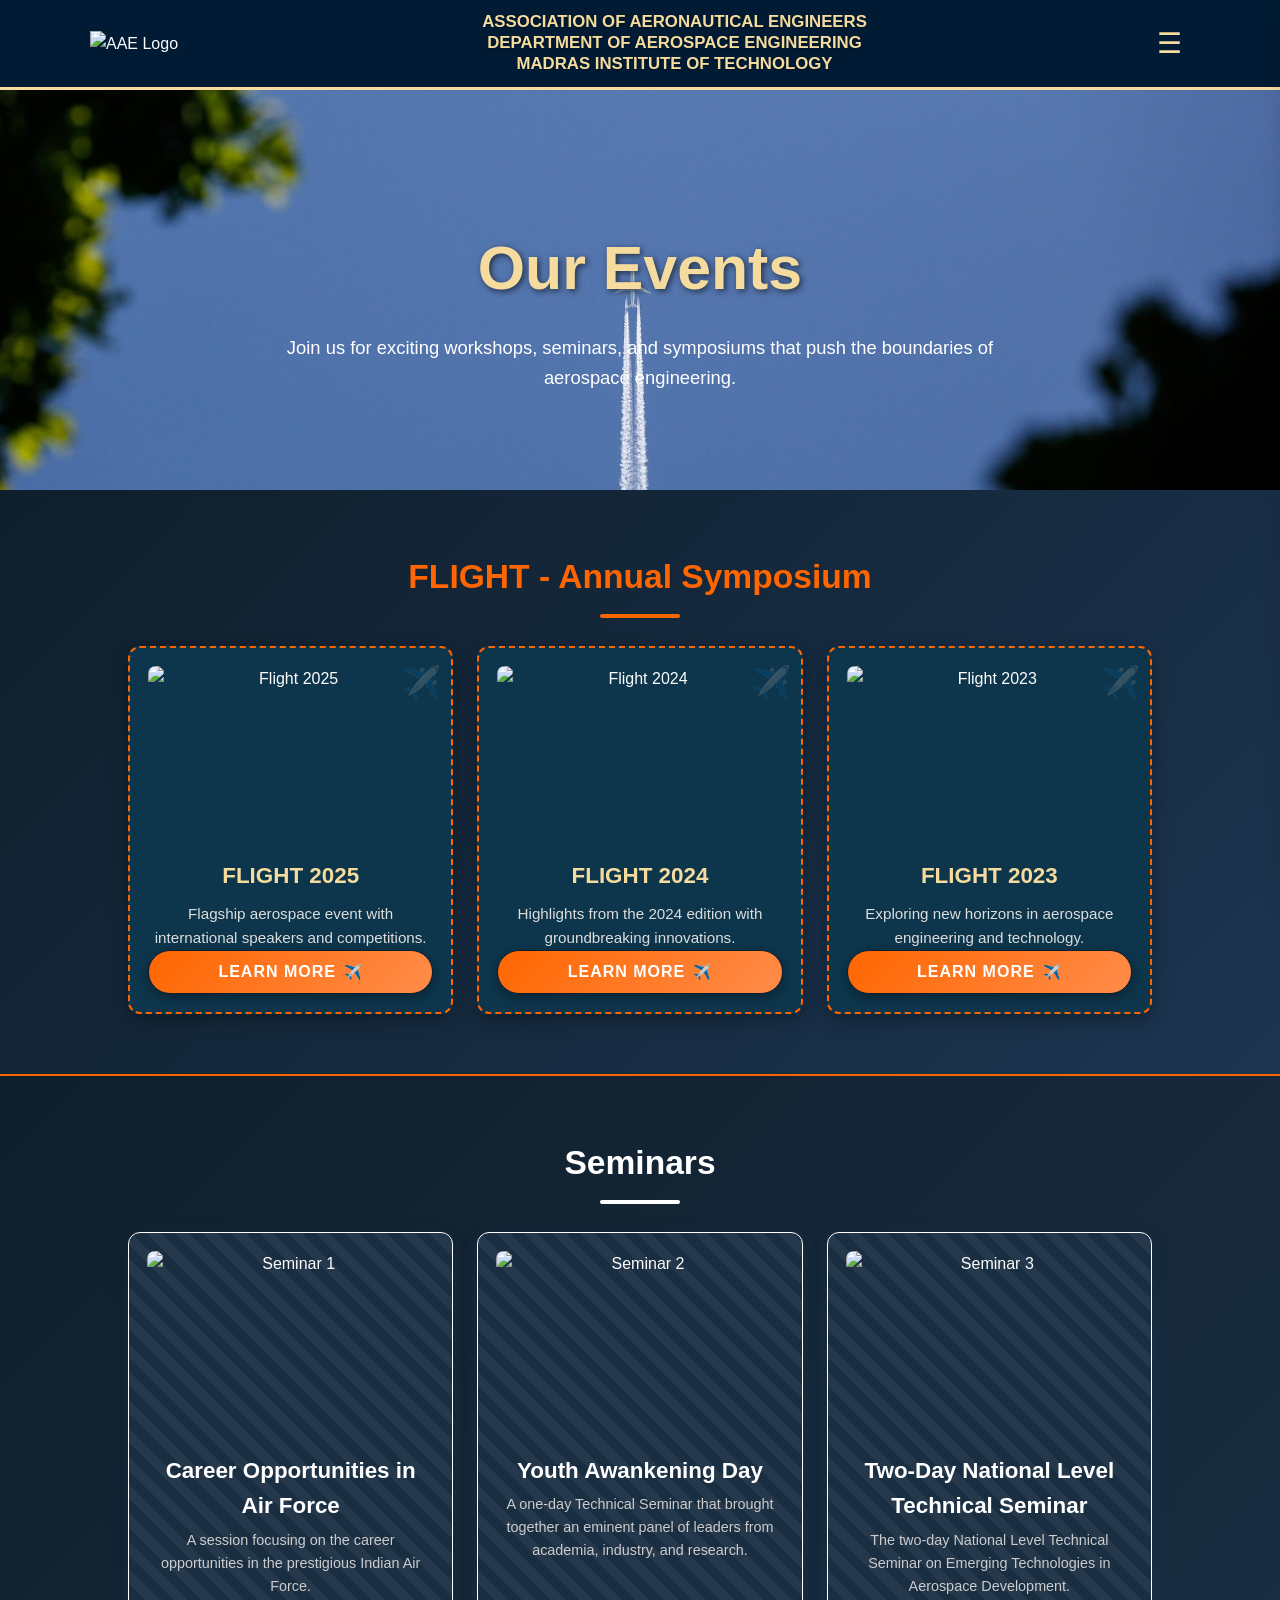
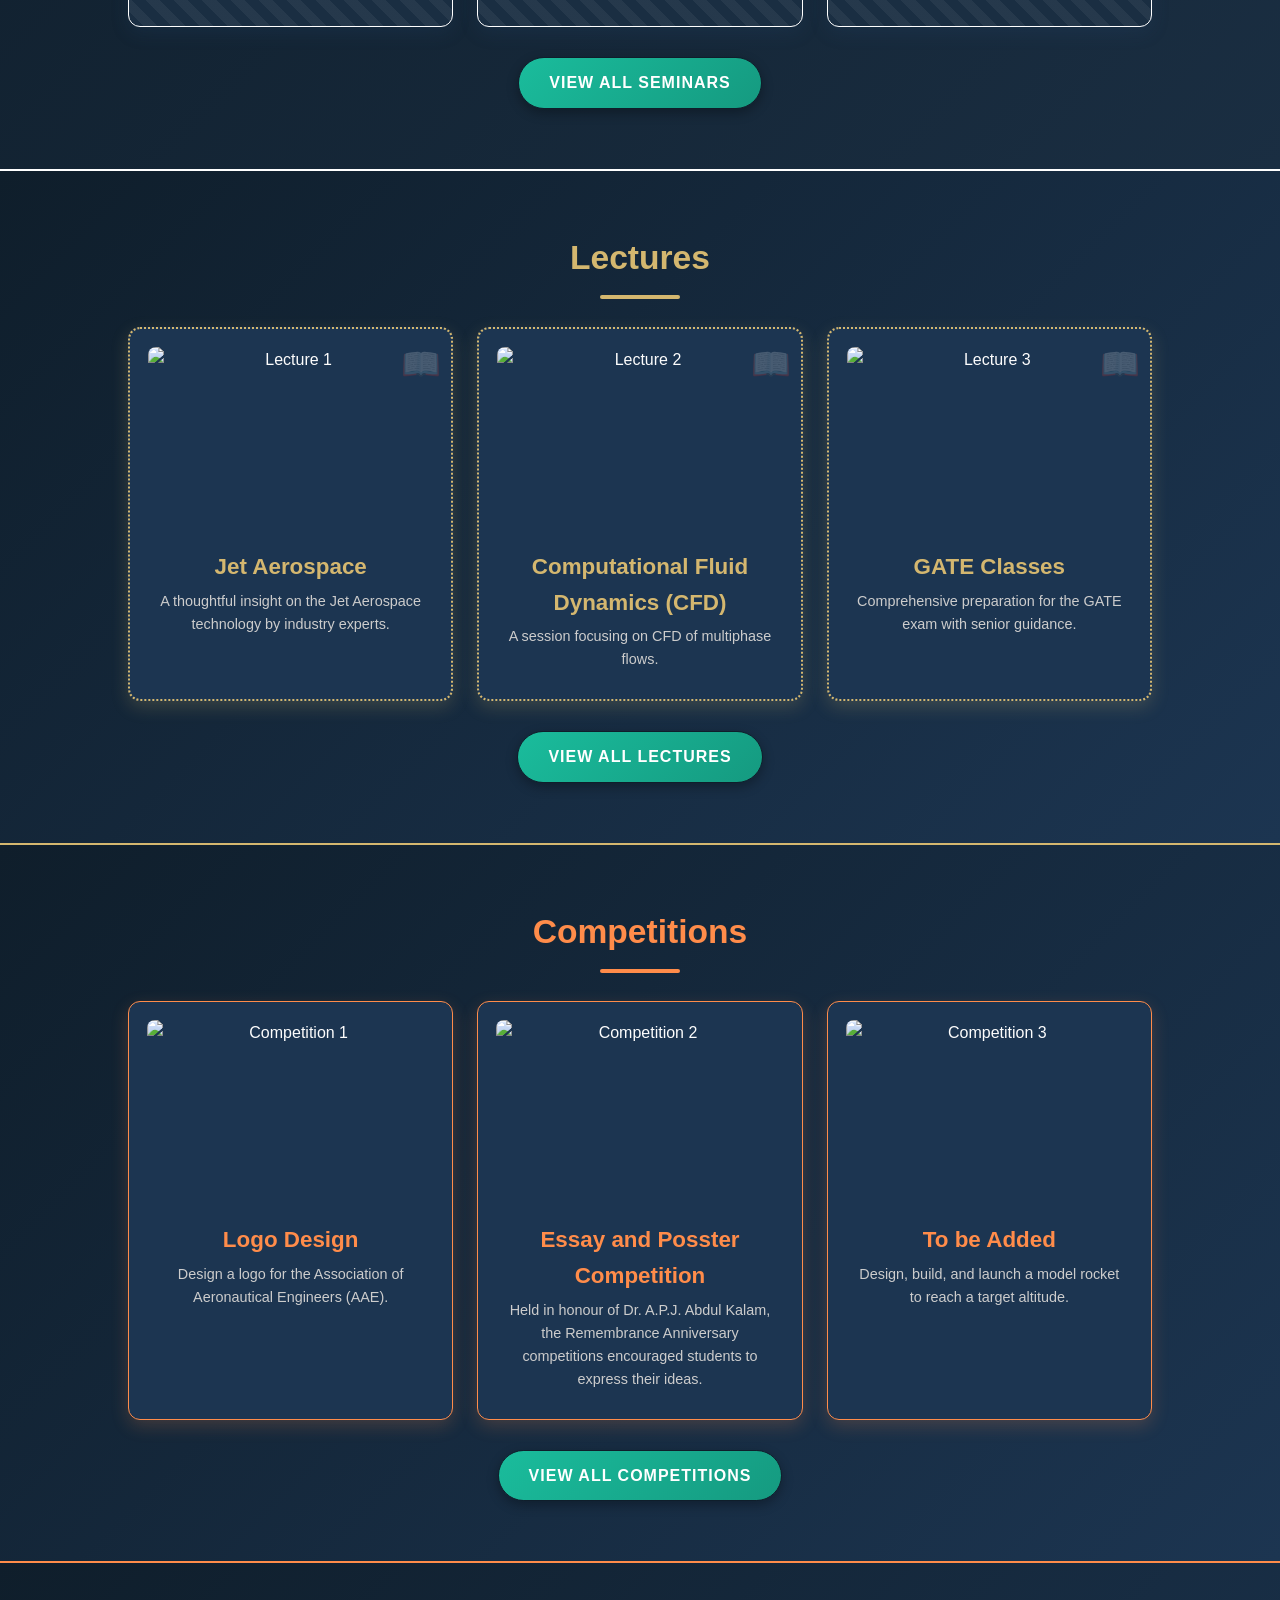
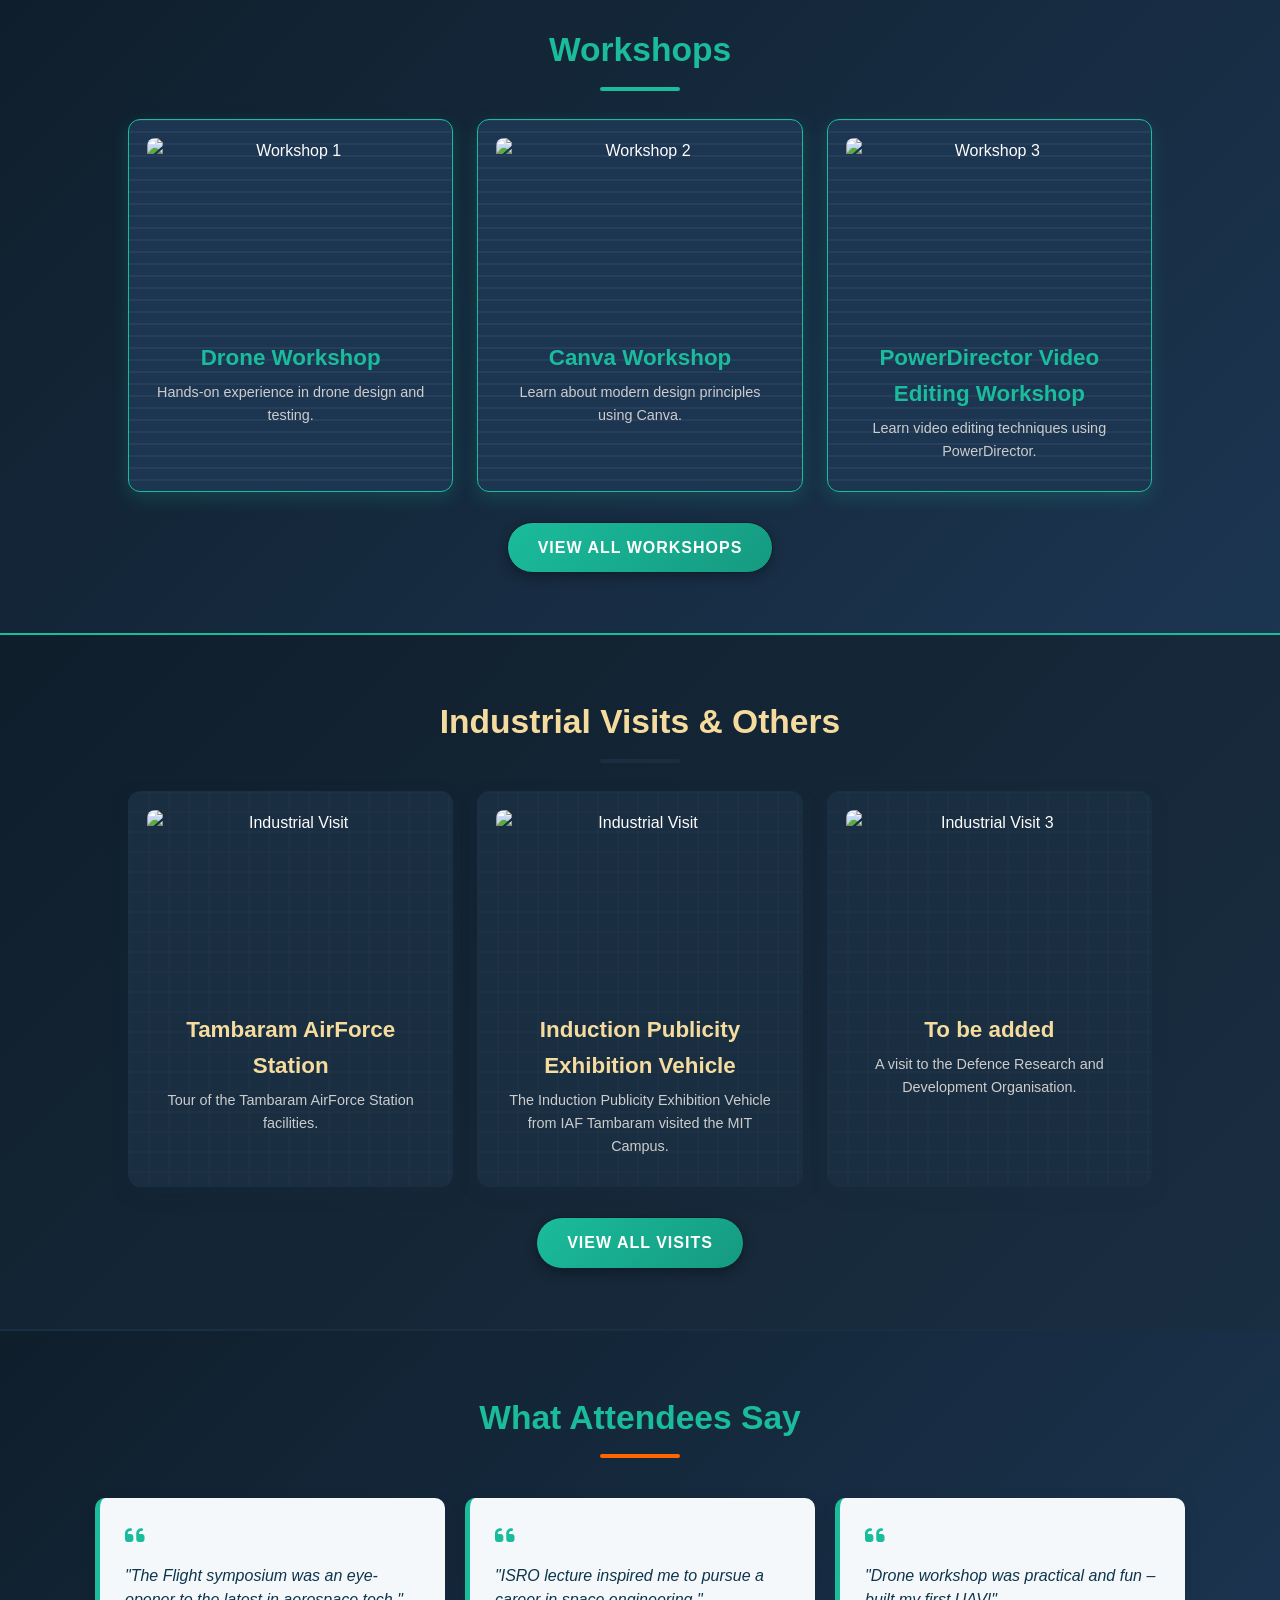
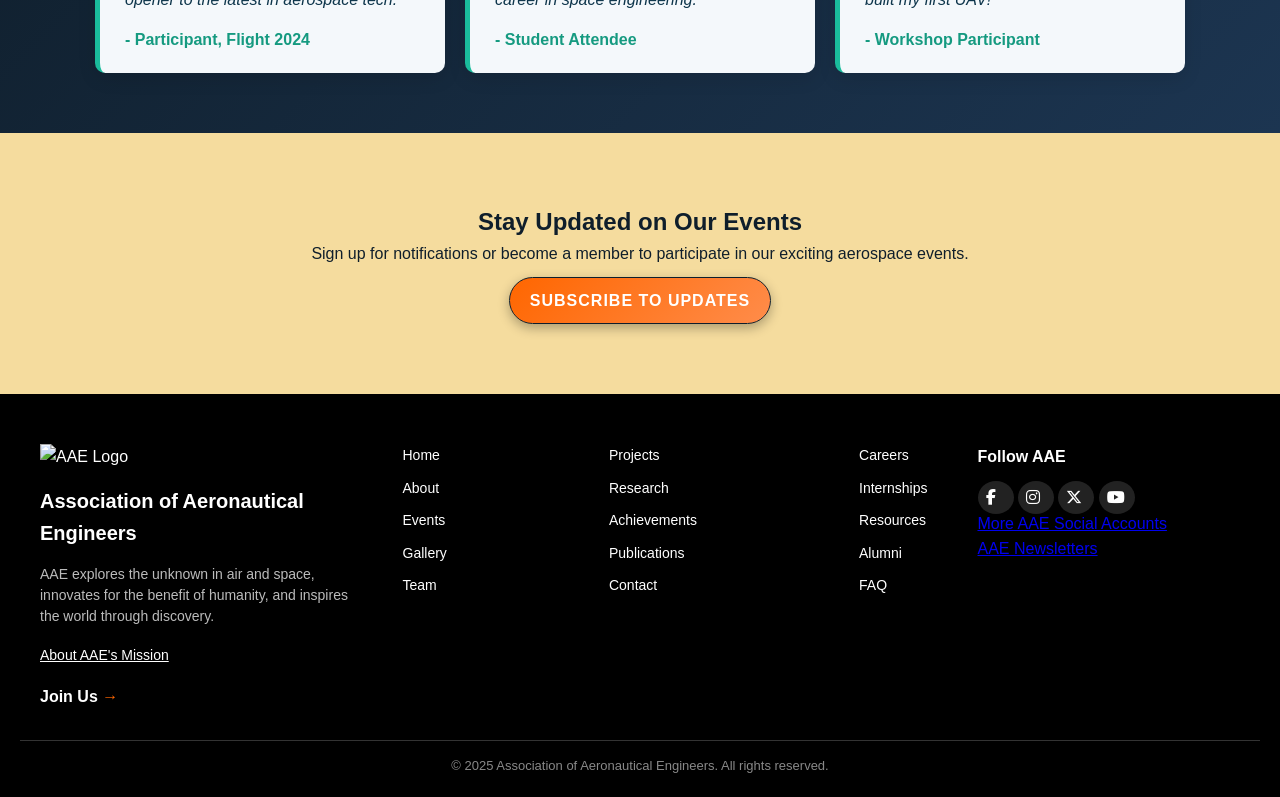
==== commit f74d9adf: "minor changes" ====
--- a/index.html
+++ b/index.html
@@ -8,7 +8,7 @@
       rel="stylesheet"
       href="https://cdnjs.cloudflare.com/ajax/libs/font-awesome/6.4.0/css/all.min.css"
     />
-    <link rel="stylesheet" href="events.css" />
+    <link rel="stylesheet" href="index.css" />
   </head>
   <body>
     <header class="top-banner">
@@ -90,38 +90,7 @@
       </div>
     </section>
 -->
-    <section id="event-timeline">
-      <h2 class="section-title">History of Our Events</h2>
-      <div class="timeline">
-        <div class="timeline-item">
-          <div class="timeline-header">
-            <h3 class="timeline-year">2025</h3>
-            <span class="timeline-toggle">+</span>
-          </div>
-          <div class="timeline-content">
-            <p>AAE organized Flight 2025, our largest symposium yet, with over 500 attendees and international speakers. We also held a successful drone-building workshop.</p>
-          </div>
-        </div>
-        <div class="timeline-item">
-          <div class="timeline-header">
-            <h3 class="timeline-year">2024</h3>
-            <span class="timeline-toggle">+</span>
-          </div>
-          <div class="timeline-content">
-            <p>We celebrated our 10th anniversary with a special edition of Flight, and hosted a lecture series on the future of electric aviation.</p>
-          </div>
-        </div>
-        <div class="timeline-item">
-          <div class="timeline-header">
-            <h3 class="timeline-year">2023</h3>
-            <span class="timeline-toggle">+</span>
-          </div>
-          <div class="timeline-content">
-            <p>Our student team won the national Aero Design Challenge. This year also saw the introduction of our popular industrial visits program.</p>
-          </div>
-        </div>
-      </div>
-    </section>
+    
 
     <section id="flight-symposium" class="section-flight">
       <h2 class="section-title">FLIGHT - Annual Symposium</h2>
--- a/index.css
+++ b/index.css
@@ -0,0 +1,1192 @@
+/* events.css */
+
+* {
+    margin: 0;
+    padding: 0;
+    box-sizing: border-box;
+}
+
+html {
+    scroll-behavior: smooth;
+}
+
+:root {
+    --background-dark: #0f1e2b; /* Deep space blue */
+    --background-light: #f4f8fb; /* Light atmospheric blue */
+    --primary-text: #fdfdfd; /* Star white */
+    --secondary-text: #0d354b; /* Navy blue */
+    --accent-gold: #f5dc9e; /* Metallic gold */
+    --accent-orange: #ff6600; /* Rocket flame orange */
+    --secondary-orange: #ff8c4a; /* Softer orange glow */
+    --accent-blue: #1abc9c; /* Turquoise for tech accents */
+    --shadow-light: rgba(0, 0, 0, 0.1);
+    --shadow-dark: rgba(0, 0, 0, 0.3);
+    --font-family-body: 'Segoe UI', sans-serif;
+    --font-family-heading: 'Poppins', sans-serif;
+    /* Subtle section-specific accents */
+    --flight-accent: var(--accent-orange); /* Rocket orange */
+    --seminar-accent: #ffffff; /* Darker blue for professional seminars */
+    --lecture-accent: #d4b76f; /* Softer gold for academia */
+    --competition-accent: var(--secondary-orange); /* Competitive glow */
+    --workshop-accent: var(--accent-blue); /* Technical turquoise */
+    --industrial-accent: #1a2e42; /* Deeper navy for industry */
+}
+
+body {
+    font-family: var(--font-family-body);
+    background-color: var(--background-dark);
+    color: var(--primary-text);
+    line-height: 1.6;
+}
+
+h1, h2, h3, h4 {
+    font-family: var(--font-family-heading);
+    font-weight: 600;
+}
+
+/* BACKGROUND IMAGE (keeps behind everything) */
+body::before {
+    content: "";
+    position: fixed;
+    top: 0;
+    left: 0;
+    width: 100%;
+    height: 100%;
+    background:
+        linear-gradient(rgba(0, 0, 0, 0.45), rgba(0, 0, 0, 0.45)),
+        url("images/body-image.png") center/cover no-repeat;
+    z-index: -1;
+    pointer-events: none;
+}
+
+/* Container: fixed max width so header centering is predictable */
+.container {
+    width: 90%;
+    max-width: 1100px;
+    margin: 0 auto;
+    padding: 10px 0;
+}
+
+/* ========== HEADER / TOP BANNER ========== */
+.top-banner {
+    background-color: #011b34;
+    border-bottom: 3px solid var(--accent-gold);
+    position: relative;
+    z-index: 5;
+}
+
+.banner-content {
+    display: flex;
+    align-items: center;
+    justify-content: space-between;
+    gap: 20px;
+    padding: 12px 0;
+}
+
+.logo {
+    width: 110px;
+    height: auto;
+    object-fit: contain;
+}
+
+.text-content {
+    flex: 1;
+    text-align: center;
+    color: var(--accent-gold);
+    font-weight: 700;
+    font-size: 1.05rem;
+    line-height: 1.25;
+    text-shadow: 0 1px 2px var(--shadow-dark);
+}
+
+@media (max-width: 820px) {
+    .logo {
+        width: 80px;
+    }
+
+    .text-content {
+        font-size: 0.9rem;
+        line-height: 1.15;
+    }
+}
+
+.menu-icon {
+    background: transparent;
+    border: none;
+    color: var(--accent-gold);
+    font-size: 28px;
+    cursor: pointer;
+    padding: 8px;
+    display: inline-flex;
+    align-items: center;
+    justify-content: center;
+    pointer-events: auto;
+}
+
+/* ========== SIDE NAV / BACKDROP ========== */
+.backdrop {
+    position: fixed;
+    inset: 0;
+    background: var(--shadow-dark);
+    opacity: 0;
+    pointer-events: none;
+    transition: opacity 260ms ease;
+    z-index: 9900;
+}
+
+.backdrop.show {
+    opacity: 1;
+    pointer-events: auto;
+}
+
+.side-nav {
+    position: fixed;
+    top: 0;
+    right: 0;
+    height: 100vh;
+    width: 320px;
+    max-width: 86%;
+    background: #ffffff;
+    color: var(--secondary-text);
+    transform: translateX(108%);
+    transition: transform 320ms cubic-bezier(.22, .9, .33, 1);
+    z-index: 9950;
+    box-shadow: -10px 0 30px var(--shadow-dark);
+    border-left: 5px solid var(--accent-gold);
+    display: flex;
+    flex-direction: column;
+    align-items: center;
+    padding-top: 70px;
+}
+
+.side-nav.open {
+    transform: translateX(0);
+}
+
+.close-btn {
+    position: absolute;
+    top: 18px;
+    right: 18px;
+    font-size: 30px;
+    border: none;
+    background: transparent;
+    color: var(--secondary-text);
+    cursor: pointer;
+    pointer-events: auto;
+}
+
+.side-nav-list {
+    list-style: none;
+    width: 100%;
+    padding: 0 24px;
+    display: flex;
+    flex-direction: column;
+    gap: 18px;
+    align-items: flex-start;
+}
+
+.side-nav-list li {
+    width: 100%;
+}
+
+.side-nav-list a {
+    display: block;
+    padding: 10px 14px;
+    width: 100%;
+    color: var(--secondary-text);
+    text-decoration: none;
+    font-size: 18px;
+    font-weight: 600;
+    border-radius: 8px;
+    pointer-events: auto;
+}
+
+.side-nav-list a:hover {
+    background: rgba(1, 27, 52, 0.06);
+    color: #011b34;
+}
+
+@media (max-width: 480px) {
+    .side-nav {
+        width: 280px;
+    }
+
+    .side-nav-list a {
+        font-size: 16px;
+    }
+}
+
+/* ========== HERO ========== */
+.hero {
+    background: url("images/hero1.jpg") center/cover no-repeat;
+    color: var(--accent-gold);
+    text-align: center;
+    height: 400px;
+    padding: 140px 20px;
+    position: relative;
+    animation: zoom-in-hero 8s infinite alternate;
+}
+
+@keyframes zoom-in-hero {
+    from {
+        background-size: 100%;
+    }
+    to {
+        background-size: 110%;
+    }
+}
+
+.hero-inner {
+    max-width: 1100px;
+    margin: 0 auto;
+}
+
+.hero h1 {
+    font-size: 3.8rem;
+    text-shadow: 2px 2px 6px rgba(0, 0, 0, 0.6);
+    margin-top: -20px;
+    margin-bottom: 12px;
+}
+
+.hero p {
+    font-size: 1.15rem;
+    color: #fff;
+    margin: 16px auto 24px;
+    max-width: 720px;
+}
+
+.buttons .btn,
+.buttons .btn-outline {
+    margin: 10px;
+    padding: 12px 26px;
+    font-weight: 700;
+    text-decoration: none;
+    cursor: pointer;
+    border-radius: 30px;
+    box-shadow: 0 4px 12px var(--shadow-dark);
+    transition: transform 0.3s ease, box-shadow 0.3s ease, background 0.3s ease;
+    pointer-events: auto;
+    touch-action: manipulation;
+    text-transform: uppercase;
+    letter-spacing: 1px;
+}
+
+.btn {
+    background: linear-gradient(135deg, var(--accent-gold), #e6c07b);
+    color: var(--background-dark);
+    border: 1px solid var(--background-dark);
+}
+
+.btn:hover {
+    transform: translateY(-4px) scale(1.05);
+    box-shadow: 0 8px 20px rgba(245, 220, 158, 0.3);
+    background: linear-gradient(135deg, #e6c07b, var(--accent-gold));
+}
+
+.btn-outline {
+    border: 2px solid var(--accent-gold);
+    color: var(--accent-gold);
+    background: transparent;
+}
+
+.btn-outline:hover {
+    transform: translateY(-4px) scale(1.05);
+    box-shadow: 0 8px 20px rgba(245, 220, 158, 0.3);
+    background: var(--accent-gold);
+    color: var(--background-dark);
+}
+
+.highlight-btn {
+    display: inline-flex;
+    align-items: center;
+    gap: 8px;
+    margin-top: 14px;
+    padding: 10px 22px;
+    background: linear-gradient(90deg, var(--accent-orange) 60%, var(--accent-gold) 100%);
+    color: var(--background-dark);
+    border: none;
+    border-radius: 30px;
+    font-weight: 700;
+    font-size: 1rem;
+    box-shadow: 0 4px 16px rgba(255, 102, 0, 0.3);
+    cursor: pointer;
+    transition: background 0.3s, color 0.3s, transform 0.3s, box-shadow 0.3s;
+    pointer-events: auto;
+    touch-action: manipulation;
+    text-transform: uppercase;
+    letter-spacing: 1px;
+}
+
+.highlight-btn i {
+    font-size: 1.1em;
+    color: #fff;
+    background: var(--secondary-text);
+    border-radius: 50%;
+    padding: 6px;
+    margin-right: 4px;
+    transition: background 0.3s;
+}
+
+.highlight-btn:hover, .highlight-btn:focus {
+    background: linear-gradient(90deg, var(--accent-gold) 40%, var(--accent-orange) 100%);
+    color: #ffffff;
+    transform: translateY(-4px) scale(1.04);
+    box-shadow: 0 8px 20px rgba(255, 165, 0, 0.4);
+}
+
+.highlight-btn:hover i, .highlight-btn:focus i {
+    background: var(--accent-orange);
+    color: #fff;
+}
+
+/* Section base */
+section {
+    padding: 60px 10%;
+    background: linear-gradient(135deg, var(--background-dark), #1c3551); /* Unified subtle gradient */
+}
+
+.section-title {
+    font-size: 2.1rem;
+    margin-bottom: 28px;
+    color: var(--accent-gold);
+    font-weight: 700;
+    text-align: center;
+}
+
+.section-title::after {
+    content: "";
+    display: block;
+    width: 80px;
+    height: 4px;
+    background: var(--accent-orange);
+    margin: 10px auto;
+    border-radius: 2px;
+}
+
+/* Regular Grid Layout */
+.event-container {
+    display: grid;
+    grid-template-columns: repeat(auto-fit, minmax(280px, 1fr));
+    justify-items: center;
+    gap: 24px;
+    max-width: 1200px;
+    margin: 0 auto;
+}
+
+.section-button-container {
+    text-align: center;
+    margin-top: 30px;
+}
+
+.section-btn {
+    background: linear-gradient(135deg, var(--accent-blue), #159a80);
+    color: #fff;
+    padding: 12px 30px;
+    border-radius: 30px;
+    text-decoration: none;
+    font-weight: bold;
+    display: inline-block;
+    box-shadow: 0 4px 12px var(--shadow-dark);
+    transition: transform 0.3s ease, box-shadow 0.3s ease, background 0.3s ease;
+    pointer-events: auto;
+    touch-action: manipulation;
+    text-transform: uppercase;
+    letter-spacing: 1px;
+    position: relative;
+    z-index: 2;
+}
+
+.section-btn:hover {
+    transform: translateY(-4px) scale(1.05);
+    box-shadow: 0 8px 20px rgba(26, 188, 156, 0.4);
+    background: linear-gradient(135deg, #159a80, var(--accent-blue));
+}
+
+.event-btn {
+    display: inline-block;
+    margin-top: auto;
+    padding: 8px 18px;
+    background: linear-gradient(135deg, var(--accent-orange), var(--secondary-orange));
+    color: white;
+    border-radius: 30px;
+    font-weight: bold;
+    text-decoration: none;
+    box-shadow: 0 4px 12px var(--shadow-dark);
+    transition: transform 0.3s ease, box-shadow 0.3s ease, background 0.3s ease;
+    pointer-events: auto;
+    touch-action: manipulation;
+    text-transform: uppercase;
+    letter-spacing: 1px;
+    position: relative;
+    z-index: 2;
+}
+
+.event-btn:hover {
+    background: linear-gradient(135deg, var(--secondary-orange), var(--accent-orange));
+    transform: translateY(-4px) scale(1.05);
+    box-shadow: 0 8px 20px rgba(255, 165, 0, 0.4);
+}
+
+.event-card {
+    background: #1c3551;
+    color: #fdfdfd;
+    padding: 18px;
+    border-radius: 12px;
+    box-shadow: 0 6px 18px var(--shadow-dark);
+    transition: transform 0.3s ease, box-shadow 0.3s ease;
+    text-align: center;
+    position: relative;
+    overflow: hidden;
+    display: flex;
+    flex-direction: column;
+    border: 1px solid #33506e;
+}
+
+.event-card:hover {
+    transform: translateY(-8px);
+    box-shadow: 0 10px 24px rgba(0, 0, 0, 0.5);
+    background: #25405c;
+}
+
+.event-img {
+    width: 100%;
+    height: 180px;
+    border-radius: 8px;
+    object-fit: cover;
+    margin-bottom: 12px;
+    transition: transform 0.3s ease;
+}
+
+.event-card:hover .event-img {
+    transform: scale(1.05);
+}
+
+.event-card h3 {
+    margin-bottom: 8px;
+    font-size: 1.4rem;
+    color: var(--accent-gold);
+}
+
+.event-card p {
+    color: #ddd;
+    font-size: 0.95rem;
+    flex-grow: 1;
+}
+
+/* Specific styling for category cards */
+.event-category-card {
+    display: flex;
+    flex-direction: column;
+    align-items: center;
+}
+
+.event-category-card .event-details {
+    padding: 10px;
+    flex-grow: 1;
+    display: flex;
+    flex-direction: column;
+    justify-content: center;
+    align-items: center;
+}
+
+.event-category-card h3 {
+    color: var(--accent-gold);
+    margin-bottom: 5px;
+}
+
+.event-category-card p {
+    color: #ccc;
+    font-size: 0.9rem;
+    text-align: center;
+}
+
+.event-category-card:hover {
+    transform: translateY(-5px);
+}
+
+/* ========== SECTION-SPECIFIC STYLING ========== */
+
+/* Upcoming Events */
+.section-upcoming {
+    background: var(--background-light);
+    border-bottom: 2px solid var(--flight-accent);
+}
+
+.section-upcoming .section-title {
+    color: var(--flight-accent);
+}
+
+.section-upcoming .section-title::after {
+    background: var(--flight-accent);
+}
+
+.section-upcoming .event-card {
+    background: #ffffff;
+    color: var(--secondary-text);
+    border-left: 5px solid var(--flight-accent);
+    box-shadow: 0 6px 18px var(--shadow-light);
+}
+
+.section-upcoming .event-card h3 {
+    color: var(--flight-accent);
+}
+
+.section-upcoming .event-card p {
+    color: #555;
+}
+
+.section-upcoming .event-btn::after {
+    content: '🚀'; /* Rocket icon for upcoming events */
+    margin-left: 8px;
+    font-size: 0.9em;
+}
+
+/* Flight Section - Dashed borders and airplane icon */
+.section-flight {
+    background: linear-gradient(135deg, var(--background-dark), #1c3551);
+    border-bottom: 2px solid var(--flight-accent);
+}
+
+.section-flight .section-title {
+    color: var(--flight-accent);
+}
+
+.section-flight .section-title::after {
+    background: var(--flight-accent);
+}
+
+.section-flight .event-card {
+    background: #0d354b;
+    color: var(--primary-text);
+    border: 2px dashed var(--flight-accent); /* Dashed border for aviation vibe */
+    position: relative;
+    overflow: hidden;
+}
+
+.section-flight .event-card::before {
+    content: '✈️';
+    position: absolute;
+    top: 10px;
+    right: 10px;
+    font-size: 2rem;
+    opacity: 0.2;
+    z-index: 0;
+}
+
+.section-flight .event-card h3, .section-flight .event-card p, .section-flight .event-btn {
+    z-index: 1;
+    position: relative;
+}
+
+.section-flight .event-btn::after {
+    content: '✈️'; /* Airplane icon */
+    margin-left: 8px;
+    font-size: 0.9em;
+}
+
+/* Seminars Section - Diagonal stripes pattern */
+.section-seminars {
+    background: linear-gradient(135deg, var(--background-dark), #1a2e42);
+    border-bottom: 2px solid var(--seminar-accent);
+}
+
+.section-seminars .section-title {
+    color: var(--seminar-accent);
+}
+
+.section-seminars .section-title::after {
+    background: var(--seminar-accent);
+}
+
+.section-seminars .event-card {
+    background: #1a2e42;
+    border: 1px solid var(--seminar-accent);
+    box-shadow: 0 6px 18px rgba(42, 77, 115, 0.2);
+    position: relative;
+    overflow: hidden;
+}
+
+.section-seminars .event-card::before {
+    content: '';
+    position: absolute;
+    top: 0;
+    left: 0;
+    width: 100%;
+    height: 100%;
+    background: repeating-linear-gradient(
+        45deg,
+        transparent,
+        transparent 10px,
+        rgba(255, 255, 255, 0.05) 10px,
+        rgba(255, 255, 255, 0.05) 20px
+    );
+    z-index: 0;
+}
+
+.section-seminars .event-card h3, .section-seminars .event-card p, .section-seminars .event-btn {
+    z-index: 1;
+    position: relative;
+}
+
+.section-seminars .event-card h3 {
+    color: var(--seminar-accent);
+}
+
+/* Lectures Section - Dotted borders and book icon */
+.section-lectures {
+    background: linear-gradient(135deg, var(--background-dark), #1c3551);
+    border-bottom: 2px solid var(--lecture-accent);
+}
+
+.section-lectures .section-title {
+    color: var(--lecture-accent);
+}
+
+.section-lectures .section-title::after {
+    background: var(--lecture-accent);
+}
+
+.section-lectures .event-card {
+    background: #1c3551;
+    border: 2px dotted var(--lecture-accent); /* Dotted border for academic feel */
+    box-shadow: 0 6px 18px rgba(212, 183, 111, 0.2);
+    position: relative;
+    overflow: hidden;
+}
+
+.section-lectures .event-card::before {
+    content: '📖';
+    position: absolute;
+    top: 10px;
+    right: 10px;
+    font-size: 2rem;
+    opacity: 0.2;
+    z-index: 0;
+}
+
+.section-lectures .event-card h3, .section-lectures .event-card p, .section-lectures .event-btn {
+    z-index: 1;
+    position: relative;
+}
+
+.section-lectures .event-card h3 {
+    color: var(--lecture-accent);
+}
+
+/* Competitions Section - Angled tilt on hover */
+.section-competitions {
+    background: linear-gradient(135deg, var(--background-dark), #1c3551);
+    border-bottom: 2px solid var(--competition-accent);
+}
+
+.section-competitions .section-title {
+    color: var(--competition-accent);
+}
+
+.section-competitions .section-title::after {
+    background: var(--competition-accent);
+}
+
+.section-competitions .event-card {
+    background: #1c3551;
+    border: 1px solid var(--competition-accent);
+    box-shadow: 0 6px 18px rgba(255, 140, 74, 0.2);
+    position: relative;
+    transition: transform 0.3s ease, box-shadow 0.3s ease;
+}
+
+.section-competitions .event-card:hover {
+    transform: translateY(-8px) rotate(2deg); /* Slight tilt for competitive energy */
+    box-shadow: 0 10px 24px rgba(255, 140, 74, 0.3);
+}
+
+.section-competitions .event-card h3 {
+    color: var(--competition-accent);
+}
+
+/* Workshops Section - Grid-like border pattern */
+.section-workshops {
+    background: linear-gradient(135deg, var(--background-dark), #1c3551);
+    border-bottom: 2px solid var(--workshop-accent);
+}
+
+.section-workshops .section-title {
+    color: var(--workshop-accent);
+}
+
+.section-workshops .section-title::after {
+    background: var(--workshop-accent);
+}
+
+.section-workshops .event-card {
+    background: #1c3551;
+    border: 1px solid var(--workshop-accent);
+    box-shadow: 0 6px 18px rgba(26, 188, 156, 0.2);
+    position: relative;
+    overflow: hidden;
+}
+
+.section-workshops .event-card::before {
+    content: '';
+    position: absolute;
+    top: 0;
+    left: 0;
+    width: 100%;
+    height: 100%;
+    background: repeating-linear-gradient(
+        0deg,
+        transparent,
+        transparent 10px,
+        rgba(255, 255, 255, 0.05) 10px,
+        rgba(255, 255, 255, 0.05) 12px
+    );
+    z-index: 0;
+}
+
+.section-workshops .event-card h3, .section-workshops .event-card p, .section-workshops .event-btn {
+    z-index: 1;
+    position: relative;
+}
+
+.section-workshops .event-card h3 {
+    color: var(--workshop-accent);
+}
+
+/* Industrial Visits Section - Blueprint texture */
+.section-industrial {
+    background: linear-gradient(135deg, var(--background-dark), #1a2e42);
+    border-bottom: 2px solid var(--industrial-accent);
+}
+
+.section-industrial .section-title {
+    color: var(--accent-gold); /* Changed for contrast against background */
+}
+
+.section-industrial .section-title::after {
+    background: var(--industrial-accent);
+}
+
+.section-industrial .event-card {
+    background: #1a2e42;
+    border: 1px solid var(--industrial-accent);
+    box-shadow: 0 6px 18px rgba(26, 46, 66, 0.2);
+    position: relative;
+    overflow: hidden;
+}
+
+.section-industrial .event-card::before {
+    content: '';
+    position: absolute;
+    top: 0;
+    left: 0;
+    width: 100%;
+    height: 100%;
+    background: url('data:image/svg+xml;utf8,<svg xmlns="http://www.w3.org/2000/svg" width="20" height="20"><path d="M0 0h20v20H0z" fill="none" stroke="rgba(255,255,255,0.05)" stroke-width="0.5"/></svg>') repeat;
+    z-index: 0;
+}
+
+.section-industrial .event-card h3, .section-industrial .event-card p, .section-industrial .event-btn {
+    z-index: 1;
+    position: relative;
+}
+
+.section-industrial .event-card h3 {
+    color: var(--accent-gold);
+}
+
+/* Event Timeline */
+#event-timeline {
+    background: #011b34;
+    padding: 80px 10%;
+}
+
+#event-timeline .section-title {
+    color: var(--accent-blue);
+    margin-bottom: 60px;
+}
+
+.timeline {
+    position: relative;
+    max-width: 800px;
+    margin: 0 auto;
+}
+
+.timeline::before {
+    content: '';
+    position: absolute;
+    top: 0;
+    bottom: 0;
+    left: 50%;
+    width: 4px;
+    background-color: #33506e;
+    margin-left: -2px;
+}
+
+.timeline-item {
+    margin-bottom: 40px;
+    position: relative;
+}
+
+.timeline-item:nth-child(even) {
+    text-align: right;
+}
+
+.timeline-item:nth-child(even) .timeline-header {
+    border-left: none;
+    border-right: 4px solid var(--accent-orange);
+    border-radius: 8px 0 0 8px;
+}
+
+.timeline-item:nth-child(even) .timeline-content {
+    border-radius: 8px 0 0 8px;
+    padding: 0 45px 0 15px;
+}
+
+.timeline-item:nth-child(odd) .timeline-header {
+    border-radius: 0 8px 8px 0;
+}
+
+.timeline-item:nth-child(odd) .timeline-content {
+    border-radius: 0 8px 8px 0;
+    padding: 0 15px 0 45px;
+}
+
+.timeline-header {
+    position: relative;
+    padding: 15px 20px;
+    background: #1c3551;
+    border-left: 4px solid var(--accent-orange);
+    cursor: pointer;
+    transition: background 0.3s, border-color 0.3s;
+    display: inline-flex;
+    justify-content: space-between;
+    align-items: center;
+    border-radius: 8px;
+}
+
+.timeline-item:nth-child(odd) .timeline-header {
+    margin-left: -15px;
+}
+
+.timeline-item:nth-child(even) .timeline-header {
+    margin-right: -15px;
+    justify-content: flex-end;
+}
+
+.timeline-header:hover {
+    background: #25405c;
+}
+
+.timeline-item.active .timeline-header {
+    background: #25405c;
+    border-color: var(--accent-blue);
+}
+
+.timeline-year {
+    color: var(--accent-gold);
+    font-size: 1.6rem;
+    margin: 0;
+}
+
+.timeline-toggle {
+    color: var(--accent-gold);
+    font-size: 2rem;
+    font-weight: bold;
+    transition: transform 0.3s;
+    margin-left: 15px;
+}
+
+.timeline-item:nth-child(even) .timeline-toggle {
+    margin-left: 0;
+    margin-right: 15px;
+}
+
+.timeline-item.active .timeline-toggle {
+    transform: rotate(180deg);
+    color: var(--accent-blue);
+}
+
+.timeline-content {
+    padding: 0 20px;
+    max-height: 0;
+    overflow: hidden;
+    transition: max-height 0.4s ease-out;
+    color: #ddd;
+    background: #1c3551;
+    border: 1px solid #33506e;
+    border-top: none;
+}
+
+.timeline-content p {
+    padding: 15px 0;
+}
+
+@media (max-width: 768px) {
+    .timeline::before {
+        left: 20px;
+    }
+    .timeline-item {
+        margin-left: 40px;
+    }
+    .timeline-item:nth-child(odd) .timeline-header,
+    .timeline-item:nth-child(even) .timeline-header {
+        border-left: 4px solid var(--accent-orange);
+        border-right: none;
+        margin: 0;
+        border-radius: 0 8px 8px 0;
+        text-align: left;
+    }
+    .timeline-item:nth-child(even) {
+        text-align: left;
+    }
+    .timeline-item:nth-child(even) .timeline-header .timeline-toggle {
+        margin-left: 15px;
+        margin-right: 0;
+    }
+    .timeline-item:nth-child(even) .timeline-header {
+        justify-content: space-between;
+    }
+
+    .timeline-item:nth-child(odd) .timeline-content,
+    .timeline-item:nth-child(even) .timeline-content {
+        padding: 0 15px 0 45px;
+        border-radius: 0 0 8px 8px;
+        text-align: left;
+    }
+}
+
+/* Testimonials Section */
+#event-testimonials {
+    background-color: rgba(15, 30, 43, 0.97);
+    padding: 60px 5%;
+    text-align: center;
+}
+
+#event-testimonials .section-title {
+    color: var(--accent-blue);
+    margin-bottom: 40px;
+}
+
+.testimonial-container {
+    display: flex;
+    flex-wrap: wrap;
+    gap: 20px;
+    justify-content: center;
+}
+
+.testimonial-card {
+    background: var(--background-light);
+    color: var(--secondary-text);
+    padding: 20px 25px;
+    border-left: 5px solid var(--accent-blue);
+    border-radius: 10px;
+    max-width: 350px;
+    box-shadow: 0 6px 18px var(--shadow-light);
+    position: relative;
+    text-align: left;
+    transition: transform 0.3s ease;
+}
+
+.testimonial-card:hover {
+    transform: translateY(-5px);
+}
+
+.testimonial-card .quote-icon {
+    font-size: 1.4rem;
+    color: var(--accent-blue);
+    margin-bottom: 10px;
+}
+
+.testimonial-card p {
+    font-style: italic;
+    margin-bottom: 15px;
+    line-height: 1.5;
+}
+
+.testimonial-card h4 {
+    font-weight: 600;
+    color: #159a80;
+}
+
+/* Responsive */
+@media (max-width: 768px) {
+    .testimonial-container {
+        flex-direction: column;
+        align-items: center;
+    }
+    .testimonial-card {
+        max-width: 100%;
+    }
+}
+
+/* CTA & Footer */
+.cta {
+    background: var(--accent-gold);
+    color: var(--background-dark);
+    padding: 60px 0;
+    text-align: center;
+}
+
+.cta a {
+    display: inline-block;
+    margin-top: 10px;
+    padding: 10px 20px;
+    background: linear-gradient(135deg, var(--accent-orange), var(--secondary-orange));
+    color: #fff;
+    border-radius: 30px;
+    font-weight: bold;
+    text-decoration: none;
+    box-shadow: 0 4px 12px var(--shadow-dark);
+    transition: transform 0.3s ease, box-shadow 0.3s ease, background 0.3s ease;
+    pointer-events: auto;
+    touch-action: manipulation;
+    text-transform: uppercase;
+    letter-spacing: 1px;
+}
+
+.cta a:hover {
+    background: linear-gradient(135deg, var(--secondary-orange), var(--accent-orange));
+    transform: translateY(-4px) scale(1.05);
+    box-shadow: 0 8px 20px rgba(255, 165, 0, 0.4);
+}
+
+footer {
+    background: #000;
+    color: #fff;
+    padding: 50px 20px 20px;
+    font-family: Arial, sans-serif;
+}
+
+.footer-container {
+    max-width: 1200px;
+    margin: 0 auto;
+    display: flex;
+    gap: 50px;
+    flex-wrap: wrap;
+    justify-content: space-between;
+}
+
+.footer-left {
+    flex: 1 1 250px;
+    min-width: 250px;
+}
+
+.footer-logo {
+    width: 80px;
+    margin-bottom: 15px;
+}
+
+.footer-left h2 {
+    font-size: 20px;
+    font-weight: bold;
+    margin-bottom: 15px;
+}
+
+.footer-left p {
+    font-size: 14px;
+    line-height: 1.5;
+    color: #bbb;
+    margin-bottom: 15px;
+}
+
+.footer-left .footer-link {
+    color: #fff;
+    font-size: 14px;
+    display: inline-block;
+    margin-bottom: 10px;
+}
+
+.join-link {
+    display: inline-block;
+    margin-top: 8px;
+    font-weight: bold;
+    color: #fff;
+    text-decoration: none;
+}
+
+.join-link span {
+    color: var(--accent-orange);
+}
+
+.footer-links {
+    display: flex;
+    gap: 40px;
+    flex: 2 1 400px;
+    justify-content: space-between;
+}
+
+.footer-links div {
+    display: flex;
+    flex-direction: column;
+    gap: 10px;
+}
+
+.footer-links a {
+    color: #fff;
+    font-size: 14px;
+    text-decoration: none;
+}
+
+.footer-links a:hover {
+    text-decoration: underline;
+}
+
+.footer-social {
+    flex: 1 1 200px;
+    min-width: 200px;
+}
+
+.footer-social h4 {
+    font-size: 16px;
+    margin-bottom: 15px;
+}
+
+.social-icons a {
+    color: #fff;
+    font-size: 16px;
+    background: #222;
+    padding: 8px;
+    border-radius: 50%;
+    transition: background 0.3s;
+}
+
+.social-icons a i {
+    width: 20px;
+    height: 20px;
+}
+
+.social-icons a:hover {
+    background: #444;
+}
+
+.footer-bottom {
+    border-top: 1px solid #333;
+    text-align: center;
+    padding-top: 15px;
+    font-size: 13px;
+    color: #888;
+    margin-top: 30px;
+}
+
+/* Small screens tweaks */
+@media (max-width: 860px) {
+    .about-inner {
+        flex-direction: column;
+        align-items: center;
+    }
+
+    .about-image img {
+        width: 240px;
+        height: 240px;
+        margin-top: 20px;
+    }
+
+    .banner-content {
+        padding: 10px;
+        gap: 10px;
+    }
+
+    .text-content {
+        font-size: 0.9rem;
+    }
+}
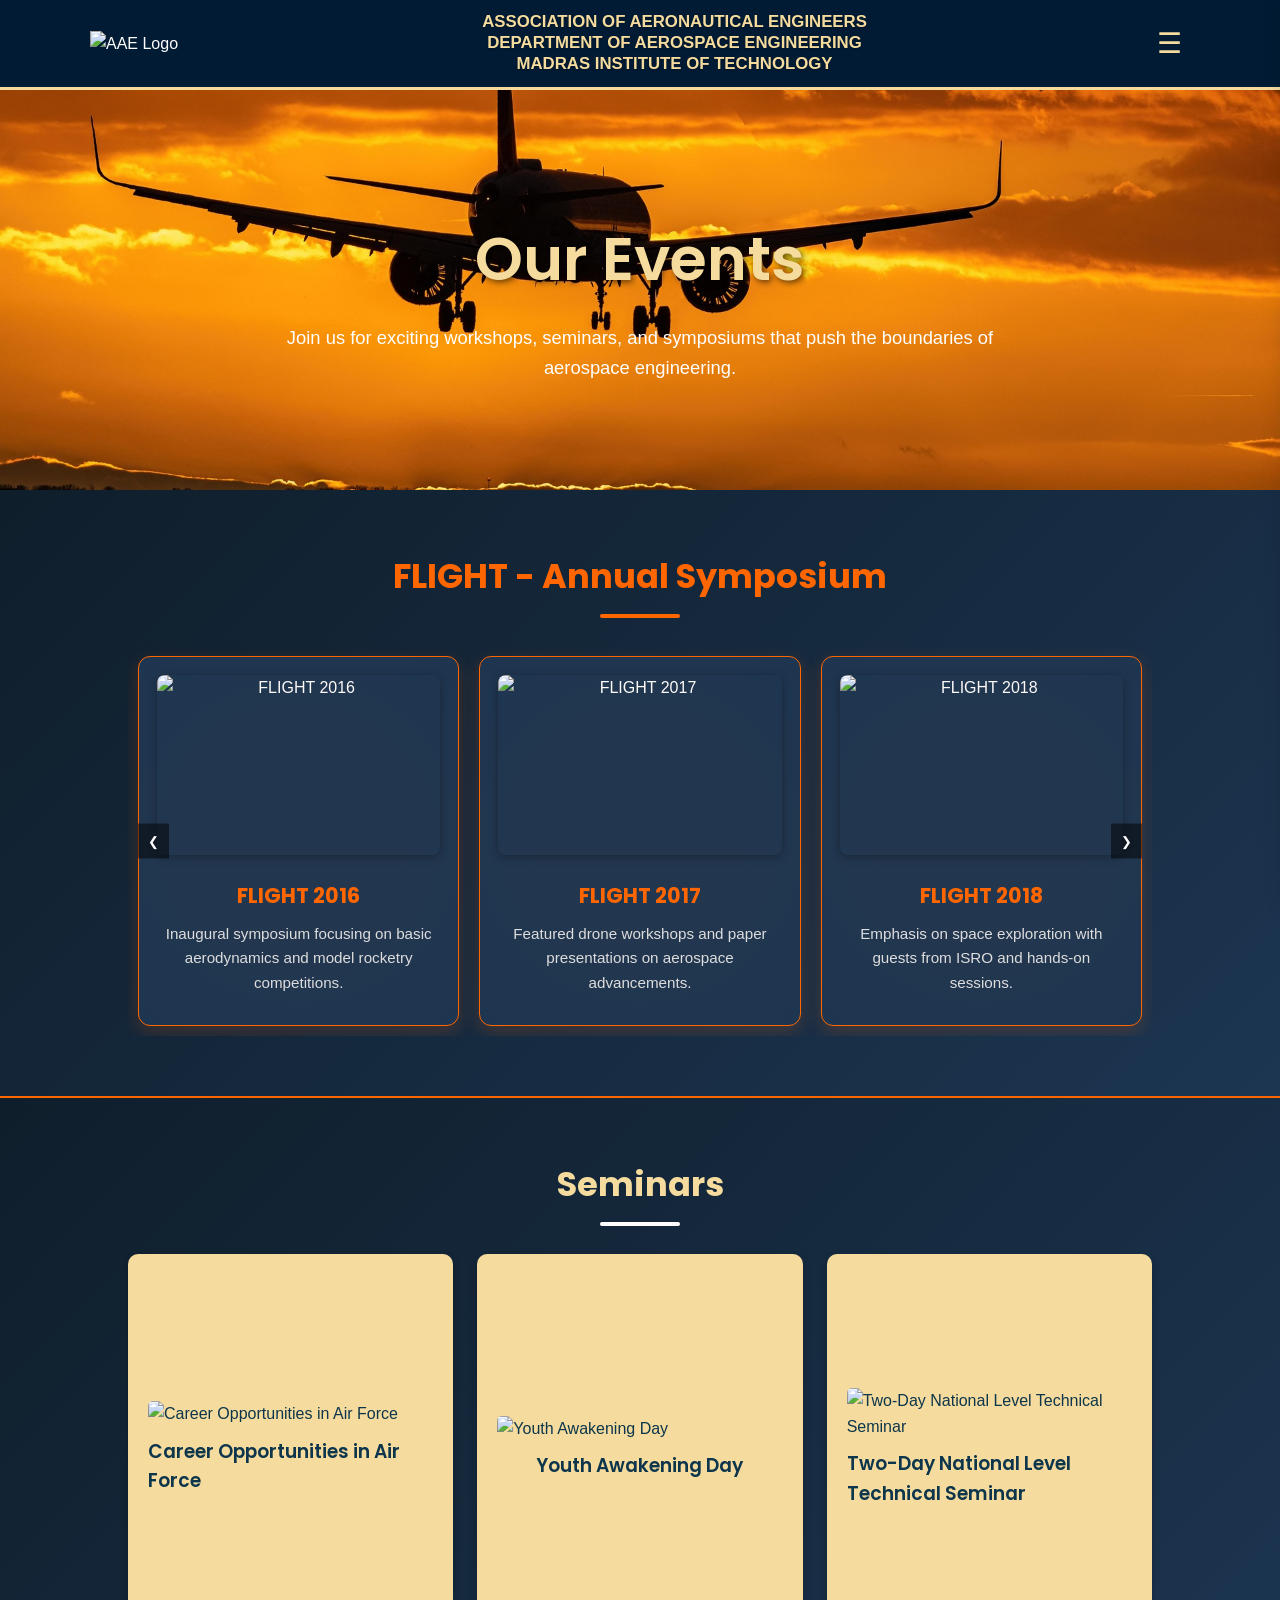
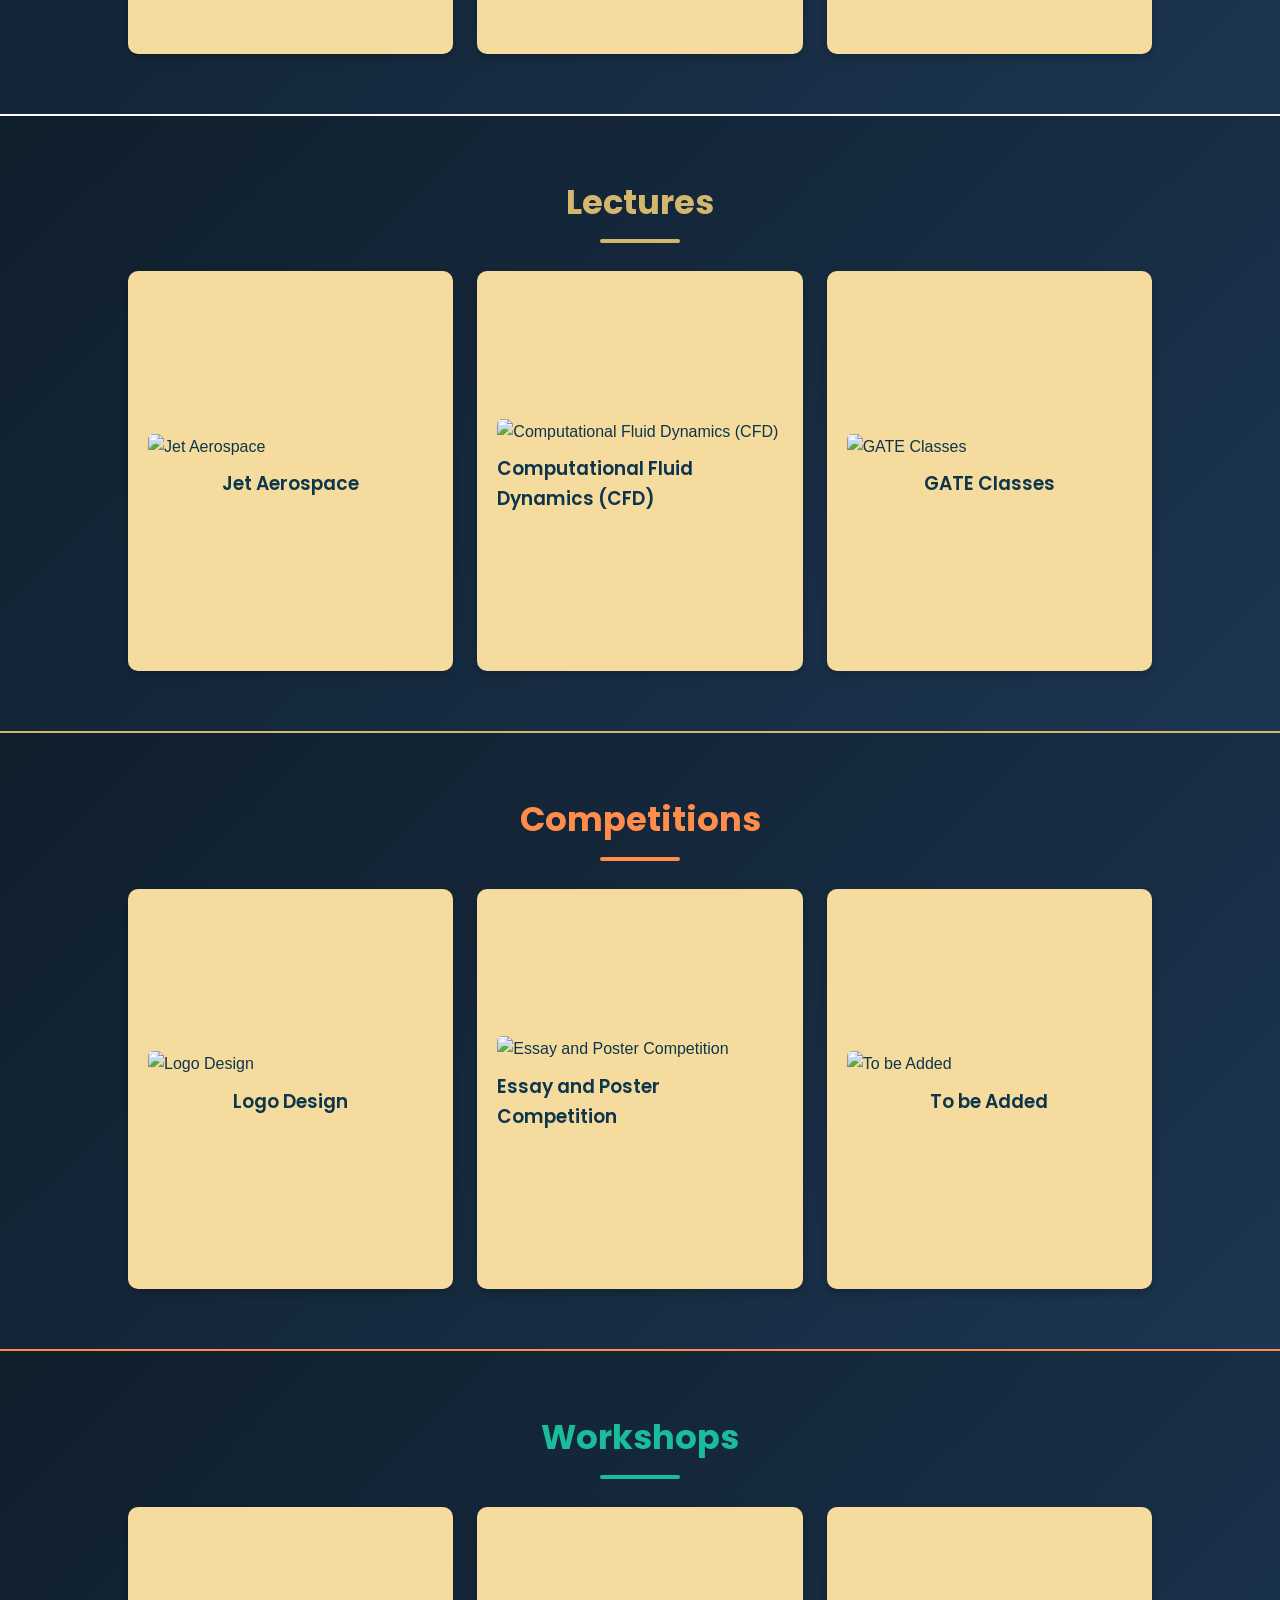
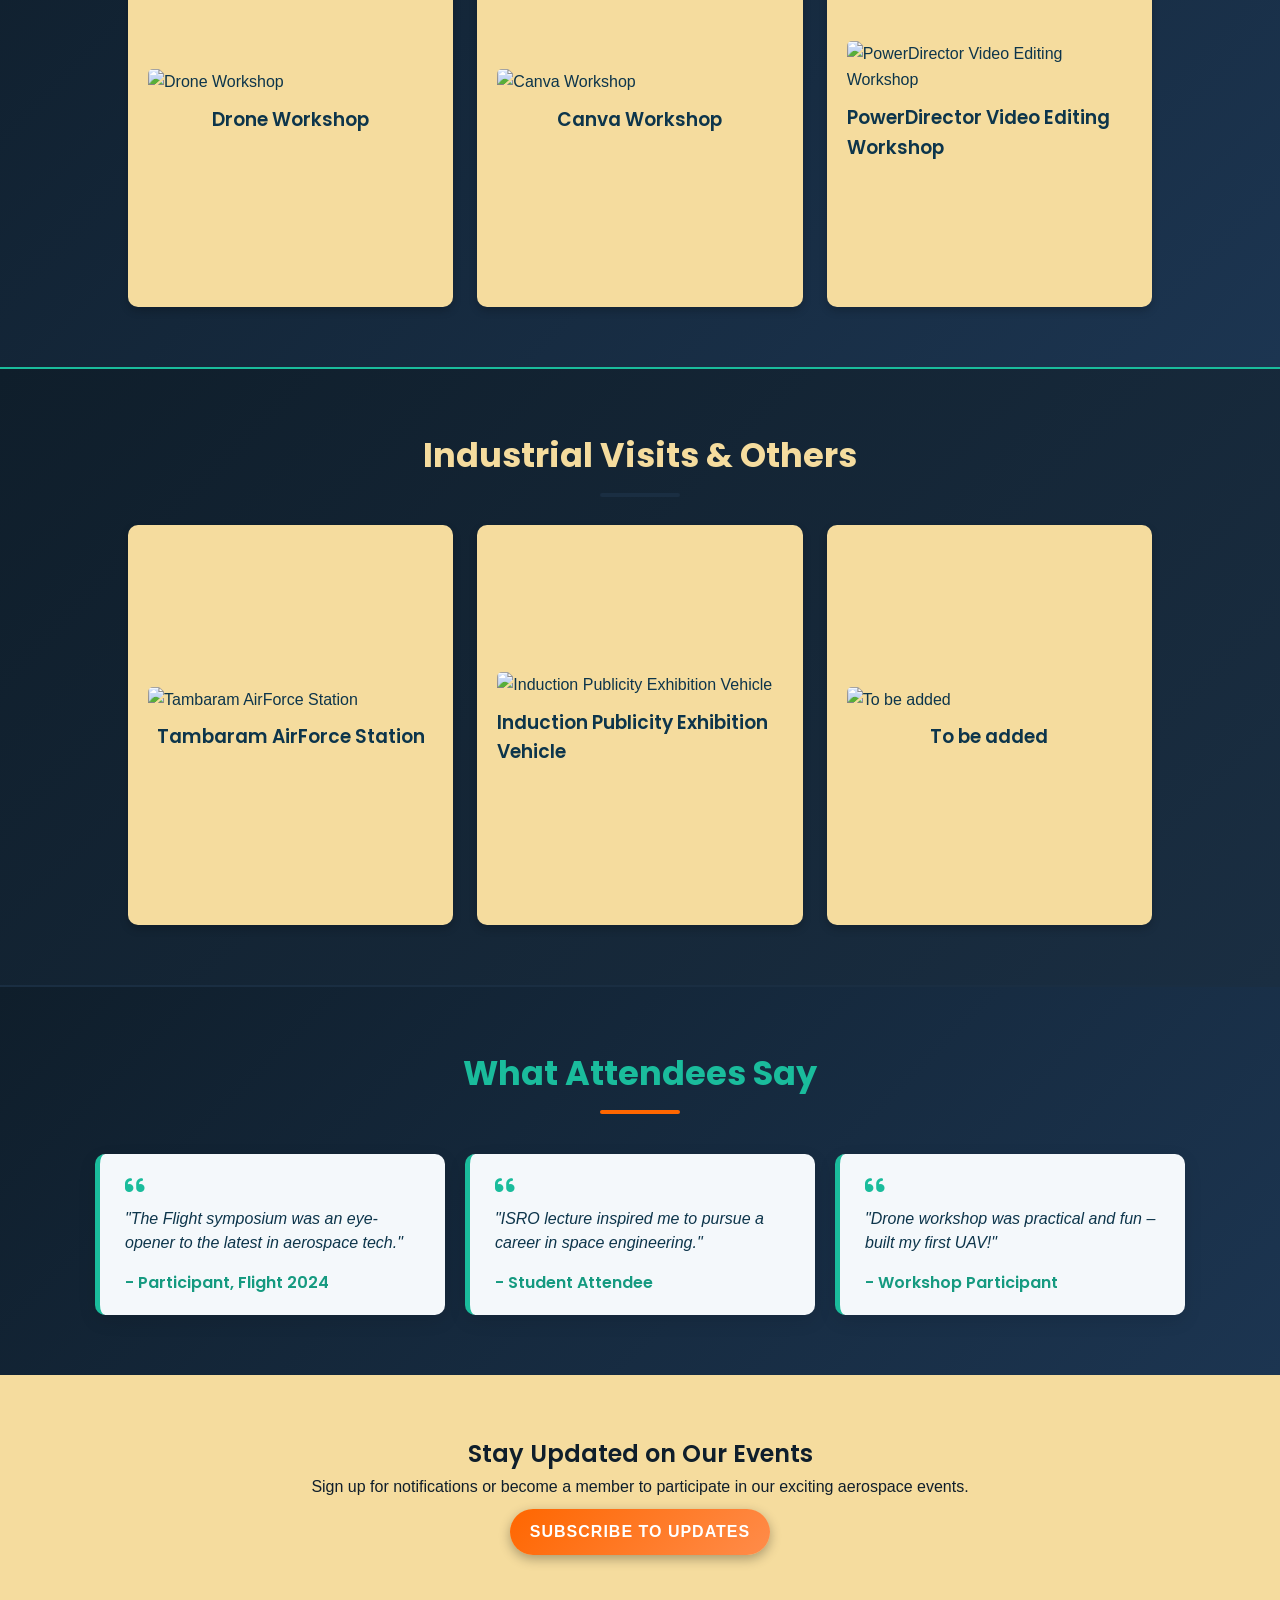
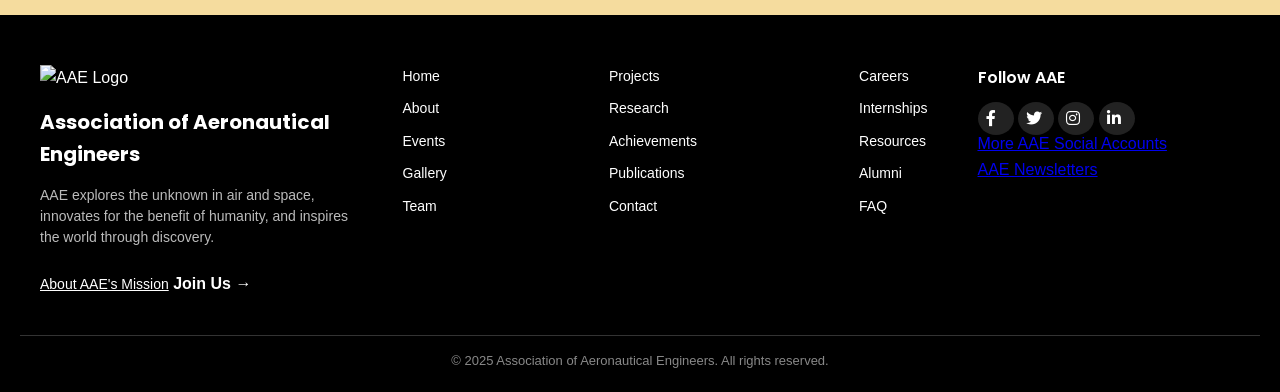
==== commit 9176e5dd: "update: Events" ====
--- a/index.html
+++ b/index.html
@@ -1,470 +1,483 @@
 <!DOCTYPE html>
 <html lang="en">
-  <head>
-    <meta charset="UTF-8" />
-    <meta name="viewport" content="width=device-width, initial-scale=1.0" />
-    <title>Events - Association of Aeronautical Engineers</title>
-    <link
-      rel="stylesheet"
-      href="https://cdnjs.cloudflare.com/ajax/libs/font-awesome/6.4.0/css/all.min.css"
-    />
-    <link rel="stylesheet" href="index.css" />
-  </head>
-  <body>
+<head>
+    <meta charset="UTF-8">
+    <meta name="viewport" content="width=device-width, initial-scale=1.0">
+    <title>AAE Events</title>
+    <link rel="stylesheet" href="index.css">
+    <link href="https://fonts.googleapis.com/css2?family=Poppins:wght@600&display=swap" rel="stylesheet">
+    <link rel="stylesheet" href="https://cdnjs.cloudflare.com/ajax/libs/font-awesome/6.0.0-beta3/css/all.min.css">
+</head>
+<body>
+
+    <!-- Top Banner -->
     <header class="top-banner">
-      <div class="container banner-content">
-        <img src="images/AAE SEAL 2.png" alt="AAE Logo" class="logo" />
-
-        <div class="text-content">
-          <p>ASSOCIATION OF AERONAUTICAL ENGINEERS</p>
-          <p>DEPARTMENT OF AEROSPACE ENGINEERING</p>
-          <p>MADRAS INSTITUTE OF TECHNOLOGY</p>
-        </div>
-
-        <button class="menu-icon" id="menuBtn" aria-label="Open menu">
-          <span>&#9776;</span>
-        </button>
-      </div>
+        <div class="container banner-content">
+            <img src="images/aae-logo.png" alt="AAE Logo" class="logo">
+
+            <div class="text-content">
+                <span>ASSOCIATION OF AERONAUTICAL ENGINEERS</span><br>
+                <span>DEPARTMENT OF AEROSPACE ENGINEERING</span><br>
+                <span>MADRAS INSTITUTE OF TECHNOLOGY</span>
+            </div>
+
+            <button class="menu-icon">☰</button>
+        </div>
     </header>
 
-    <div id="backdrop" class="backdrop" aria-hidden="true"></div>
-
-    <nav
-      id="sideNav"
-      class="side-nav"
-      aria-hidden="true"
-      aria-label="Main navigation"
-    >
-      <button id="closeBtn" class="close-btn" aria-label="Close menu">
-        &times;
-      </button>
-
-      <ul class="side-nav-list">
-        <li><a href="index.html#home" class="side-link">Home</a></li>
-        <li><a href="index.html#about" class="side-link">About</a></li>
-        <li><a href="events.html" class="side-link">Events</a></li>
-        <li><a href="index.html#gallery" class="side-link">Gallery</a></li>
-        <li><a href="index.html#team" class="side-link">Team</a></li>
-        <li><a href="index.html#join" class="side-link">Contact</a></li>
-      </ul>
+    <!-- Backdrop for side nav -->
+    <div class="backdrop"></div>
+
+    <!-- Side Navigation -->
+    <nav class="side-nav">
+        <button class="close-btn">×</button>
+
+        <ul class="side-nav-list">
+            <li><a href="#">Home</a></li>
+            <li><a href="#">About</a></li>
+            <li><a href="#">Events</a></li>
+            <li><a href="#">Gallery</a></li>
+            <li><a href="#">Team</a></li>
+            <li><a href="#">Contact</a></li>
+        </ul>
     </nav>
 
-    <section class="hero" id="events-hero">
-      <div class="container hero-inner">
-        <h1>Our Events</h1>
-        <p>
-          Join us for exciting workshops, seminars, and symposiums that push the
-          boundaries of aerospace engineering.
-        </p>
-      </div>
-    </section>
-    
-<!--
-    <section id="upcoming-events" class="section-upcoming">
-      <h2 class="section-title">Upcoming Events</h2>
-      <div class="event-container">
-        <div class="event-card upcoming-card">
-          <div class="event-date">Aug 25, 2025</div>
-          <h3>Flight 2025 Symposium</h3>
-          <p>
-            Annual aerospace symposium featuring keynote talks, workshops, and
-            competitions.
-          </p>
-          <a href="flight25.html" class="btn event-btn">Register Now</a>
-        </div>
-        <div class="event-card upcoming-card">
-          <div class="event-date">Sep 10, 2025</div>
-          <h3>Guest Lecture: ISRO Scientist</h3>
-          <p>
-            Insights on India's space missions, satellite technology, and career
-            opportunities.
-          </p>
-          <a href="#" class="btn event-btn">Register Now</a>
-        </div>
-        <div class="event-card upcoming-card">
-          <div class="event-date">Oct 3, 2025</div>
-          <h3>Drone Design Workshop</h3>
-          <p>Hands-on UAV design, control systems, and flight tests.</p>
-          <a href="#" class="btn event-btn">Register Now</a>
-        </div>
-      </div>
-    </section>
--->
-    
-
-    <section id="flight-symposium" class="section-flight">
-      <h2 class="section-title">FLIGHT - Annual Symposium</h2>
-      <div class="event-container">
-        <div class="event-card flight-card">
-          <img
-            src="images/flight2025.jpg"
-            alt="Flight 2025"
-            class="event-img"
-          />
-          <h3>FLIGHT 2025</h3>
-          <p>
-            Flagship aerospace event with international speakers and
-            competitions.
-          </p>
-          <a href="flight25.html" class="btn event-btn">Learn More</a>
-        </div>
-        <div class="event-card flight-card">
-          <img
-            src="images/flight2024.jpg"
-            alt="Flight 2024"
-            class="event-img"
-          />
-          <h3>FLIGHT 2024</h3>
-          <p>
-            Highlights from the 2024 edition with groundbreaking innovations.
-          </p>
-          <a href="flight2024.html" class="btn event-btn">Learn More</a>
-        </div>
-        <div class="event-card flight-card">
-          <img
-            src="images/flight2023.jpg"
-            alt="Flight 2023"
-            class="event-img"
-          />
-          <h3>FLIGHT 2023</h3>
-          <p>Exploring new horizons in aerospace engineering and technology.</p>
-          <a href="flight2023.html" class="btn event-btn">Learn More</a>
-        </div>
-      </div>
-    </section>
-
-    <section id="seminars" class="section-seminars">
-      <h2 class="section-title">Seminars</h2>
-      <div class="event-container">
-        <div class="event-card event-category-card">
-          <img src="images/seminar1.jpg" alt="Seminar 1" class="event-img" />
-          <div class="event-details">
-            <h3>Career Opportunities in Air Force</h3>
-            <p>
-              A session focusing on the career opportunities in the prestigious Indian Air Force.
-            </p>
-          </div>
-        </div>
-        <div class="event-card event-category-card">
-          <img src="images/seminar2.jpg" alt="Seminar 2" class="event-img" />
-          <div class="event-details">
-            <h3>Youth Awankening Day</h3>
-            <p>
-              A one-day Technical Seminar that brought together an eminent panel of leaders from academia, 
-              industry, and research. 
-            </p>
-          </div>
-        </div>
-        <div class="event-card event-category-card">
-            <img src="images/seminar3.jpg" alt="Seminar 3" class="event-img" />
-            <div class="event-details">
-                <h3>Two-Day National Level Technical Seminar</h3>
-                <p>
-                   The two-day National Level Technical Seminar on Emerging Technologies in 
-                   Aerospace Development.
-                </p>
-            </div>
-        </div>
-      </div>
-      <div class="section-button-container">
-        <a href="seminars.html" class="btn section-btn">View All Seminars</a>
-      </div>
-    </section>
-
-    <section id="lectures" class="section-lectures">
-      <h2 class="section-title">Lectures</h2>
-      <div class="event-container">
-        <div class="event-card event-category-card">
-          <img src="images/lecture1.jpg" alt="Lecture 1" class="event-img" />
-          <div class="event-details">
-            <h3>Jet Aerospace</h3>
-            <p>A thoughtful insight on the Jet Aerospace technology by industry experts.</p>
-          </div>
-        </div>
-        <div class="event-card event-category-card">
-          <img src="images/lecture2.jpg" alt="Lecture 2" class="event-img" />
-          <div class="event-details">
-            <h3>Computational Fluid Dynamics (CFD)</h3>
-            <p>A session focusing on CFD of multiphase flows.</p>
-          </div>
-        </div>
-        <div class="event-card event-category-card">
-            <img src="images/lecture3.jpg" alt="Lecture 3" class="event-img" />
-            <div class="event-details">
-                <h3>GATE Classes</h3>
-                <p>
-                    Comprehensive preparation for the GATE exam with senior guidance.
-                </p>
-            </div>
-        </div>
-      </div>
-      <div class="section-button-container">
-        <a href="lectures.html" class="btn section-btn">View All Lectures</a>
-      </div>
-    </section>
-
-    <section id="competitions" class="section-competitions">
-      <h2 class="section-title">Competitions</h2>
-      <div class="event-container">
-        <div class="event-card event-category-card">
-          <img src="images/comp1.jpg" alt="Competition 1" class="event-img" />
-          <div class="event-details">
-            <h3>Logo Design</h3>
-            <p>Design a logo for the Association of Aeronautical Engineers (AAE).</p>
-          </div>
-        </div>
-        <div class="event-card event-category-card">
-          <img src="images/comp2.jpg" alt="Competition 2" class="event-img" />
-          <div class="event-details">
-            <h3>Essay and Posster Competition</h3>
-            <p>Held in honour of Dr. A.P.J. Abdul Kalam, the Remembrance Anniversary competitions encouraged students to express their ideas.</p>
-          </div>
-        </div>
-        <div class="event-card event-category-card">
-            <img src="images/comp3.jpg" alt="Competition 3" class="event-img" />
-            <div class="event-details">
-                <h3>To be Added</h3>
-                <p>
-                    Design, build, and launch a model rocket to reach a target altitude.
-                </p>
-            </div>
-        </div>
-      </div>
-      <div class="section-button-container">
-        <a href="competitions.html" class="btn section-btn">View All Competitions</a>
-      </div>
-    </section>
-
-    <section id="workshops" class="section-workshops">
-      <h2 class="section-title">Workshops</h2>
-      <div class="event-container">
-        <div class="event-card event-category-card">
-          <img
-            src="images/workshop1.jpg"
-            alt="Workshop 1"
-            class="event-img"
-          />
-          <div class="event-details">
-            <h3>Drone Workshop</h3>
-            <p>Hands-on experience in drone design and testing.</p>
-          </div>
-        </div>
-        <div class="event-card event-category-card">
-          <img
-            src="images/workshop2.jpg"
-            alt="Workshop 2"
-            class="event-img"
-          />
-          <div class="event-details">
-            <h3>Canva Workshop</h3>
-            <p>Learn about modern design principles using Canva.</p>
-          </div>
-        </div>
-        <div class="event-card event-category-card">
-            <img src="images/workshop3.jpg" alt="Workshop 3" class="event-img" />
-            <div class="event-details">
-                <h3>PowerDirector Video Editing Workshop</h3>
-                <p>
-                    Learn video editing techniques using PowerDirector.
-                </p>
-            </div>
-        </div>
-      </div>
-      <div class="section-button-container">
-        <a href="workshops.html" class="btn section-btn">View All Workshops</a>
-      </div>
-    </section>
-
-    <section id="industrial-visits" class="section-industrial">
-      <h2 class="section-title">Industrial Visits & Others</h2>
-      <div class="event-container">
-        <div class="event-card event-category-card">
-          <img
-            src="images/visit1.jpg"
-            alt="Industrial Visit"
-            class="event-img"
-          />
-          <div class="event-details">
-            <h3>Tambaram AirForce Station</h3>
-            <p>Tour of the Tambaram AirForce Station facilities.</p>
-          </div>
-        </div>
-        <div class="event-card event-category-card">
-          <img
-            src="images/visit2.jpg"
-            alt="Industrial Visit"
-            class="event-img"
-          />
-          <div class="event-details">
-            <h3>Induction Publicity Exhibition Vehicle</h3>
-            <p>The Induction Publicity Exhibition Vehicle from IAF Tambaram visited the MIT Campus.</p>
-          </div>
-        </div>
-        <div class="event-card event-category-card">
-            <img src="images/visit3.jpg" alt="Industrial Visit 3" class="event-img" />
-            <div class="event-details">
-                <h3>To be added</h3>
-                <p>
-                    A visit to the Defence Research and Development Organisation.
-                </p>
-            </div>
-        </div>
-      </div>
-      <div class="section-button-container">
-        <a href="industrialvisits.html" class="btn section-btn">View All Visits</a>
-      </div>
-    </section>
-
-    <section id="event-testimonials" class="section-testimonials">
-      <h2 class="section-title">What Attendees Say</h2>
-      <div class="testimonial-container">
-        <div class="testimonial-card">
-          <div class="quote-icon"><i class="fas fa-quote-left"></i></div>
-          <p>
-            "The Flight symposium was an eye-opener to the latest in aerospace
-            tech."
-          </p>
-          <h4>- Participant, Flight 2024</h4>
-        </div>
-        <div class="testimonial-card">
-          <div class="quote-icon"><i class="fas fa-quote-left"></i></div>
-          <p>
-            "ISRO lecture inspired me to pursue a career in space engineering."
-          </p>
-          <h4>- Student Attendee</h4>
-        </div>
-        <div class="testimonial-card">
-          <div class="quote-icon"><i class="fas fa-quote-left"></i></div>
-          <p>
-            "Drone workshop was practical and fun – built my first UAV!"
-          </p>
-          <h4>- Workshop Participant</h4>
-        </div>
-      </div>
-    </section>
-
-    <section class="cta" id="join">
-      <div class="container">
+    <!-- Hero Section -->
+    <section class="hero">
+        <div class="hero-inner">
+            <h1>Our Events</h1>
+            <p>Join us for exciting workshops, seminars, and symposiums that push the boundaries of aerospace engineering.</p>
+        </div>
+    </section>
+
+    <!-- FLIGHT Section -->
+    <section class="section-flight">
+        <h2 class="section-title">FLIGHT - Annual Symposium</h2>
+        <div class="carousel">
+            <button class="prev">&#10094;</button>
+            <button class="next">&#10095;</button>
+            <div class="carousel-track">
+                <div class="carousel-item">
+                    <div class="event-card">
+                        <img src="images/flight2016.jpg" alt="FLIGHT 2016">
+                        <h3>FLIGHT 2016</h3>
+                        <p>Inaugural symposium focusing on basic aerodynamics and model rocketry competitions.</p>
+                    </div>
+                </div>
+                <div class="carousel-item">
+                    <div class="event-card">
+                        <img src="images/flight2017.jpg" alt="FLIGHT 2017">
+                        <h3>FLIGHT 2017</h3>
+                        <p>Featured drone workshops and paper presentations on aerospace advancements.</p>
+                    </div>
+                </div>
+                <div class="carousel-item">
+                    <div class="event-card">
+                        <img src="images/flight2018.jpg" alt="FLIGHT 2018">
+                        <h3>FLIGHT 2018</h3>
+                        <p>Emphasis on space exploration with guests from ISRO and hands-on sessions.</p>
+                    </div>
+                </div>
+                <div class="carousel-item">
+                    <div class="event-card">
+                        <img src="images/flight2019.jpg" alt="FLIGHT 2019">
+                        <h3>FLIGHT 2019</h3>
+                        <p>Competitions in glider design and CFD simulations for aspiring engineers.</p>
+                    </div>
+                </div>
+                <div class="carousel-item">
+                    <div class="event-card">
+                        <img src="images/flight2020.jpg" alt="FLIGHT 2020">
+                        <h3>FLIGHT 2020</h3>
+                        <p>Virtual event with online lectures and virtual tours due to the pandemic.</p>
+                    </div>
+                </div>
+                <div class="carousel-item">
+                    <div class="event-card">
+                        <img src="images/flight2021.jpg" alt="FLIGHT 2021">
+                        <h3>FLIGHT 2021</h3>
+                        <p>Hybrid mode focusing on sustainable aviation and green technologies.</p>
+                    </div>
+                </div>
+                <div class="carousel-item">
+                    <div class="event-card">
+                        <img src="images/flight2022.jpg" alt="FLIGHT 2022">
+                        <h3>FLIGHT 2022</h3>
+                        <p>Post-pandemic revival with hands-on UAV workshops and industry interactions.</p>
+                    </div>
+                </div>
+                <div class="carousel-item">
+                    <div class="event-card">
+                        <img src="images/flight2023.jpg" alt="FLIGHT 2023">
+                        <h3>FLIGHT 2023</h3>
+                        <p>International speakers discussing hypersonic flight and future trends.</p>
+                    </div>
+                </div>
+                <div class="carousel-item">
+                    <div class="event-card">
+                        <img src="images/flight2024.jpg" alt="FLIGHT 2024">
+                        <h3>FLIGHT 2024</h3>
+                        <p>Breakthrough innovations in propulsion systems and materials science.</p>
+                    </div>
+                </div>
+                <div class="carousel-item">
+                    <div class="event-card">
+                        <img src="images/flight2025.jpg" alt="FLIGHT 2025">
+                        <h3>FLIGHT 2025</h3>
+                        <p>Upcoming event integrating AI and machine learning in aerospace design.</p>
+                    </div>
+                </div>
+            </div>
+        </div>
+    </section>
+
+    <!-- Seminars Section -->
+    <section class="section-seminars">
+        <h2 class="section-title">Seminars</h2>
+        <div class="event-container">
+            <div class="card">
+                <div class="inner">
+                    <div class="front">
+                        <img src="images/seminar_airforce.jpg" alt="Career Opportunities in Air Force">
+                        <h3>Career Opportunities in Air Force</h3>
+                    </div>
+                    <div class="back">
+                        <p>A session focusing on the career opportunities in the prestigious Indian Air Force.</p>
+                    </div>
+                </div>
+            </div>
+            <div class="card">
+                <div class="inner">
+                    <div class="front">
+                        <img src="images/seminar_youth.jpg" alt="Youth Awakening Day">
+                        <h3>Youth Awakening Day</h3>
+                    </div>
+                    <div class="back">
+                        <p>A one-day Technical Seminar that brought together an eminent panel of leaders from academia, industry, and research.</p>
+                    </div>
+                </div>
+            </div>
+            <div class="card">
+                <div class="inner">
+                    <div class="front">
+                        <img src="images/seminar_national.jpg" alt="Two-Day National Level Technical Seminar">
+                        <h3>Two-Day National Level Technical Seminar</h3>
+                    </div>
+                    <div class="back">
+                        <p>The two-day National Level Technical Seminar on Emerging Technologies in Aerospace Development.</p>
+                    </div>
+                </div>
+            </div>
+        </div>
+    </section>
+
+    <!-- Lectures Section -->
+    <section class="section-lectures">
+        <h2 class="section-title">Lectures</h2>
+        <div class="event-container">
+            <div class="card">
+                <div class="inner">
+                    <div class="front">
+                        <img src="images/lecture_jet.jpg" alt="Jet Aerospace">
+                        <h3>Jet Aerospace</h3>
+                    </div>
+                    <div class="back">
+                        <p>A thoughtful insight on the Jet Aerospace technology by industry experts.</p>
+                    </div>
+                </div>
+            </div>
+            <div class="card">
+                <div class="inner">
+                    <div class="front">
+                        <img src="images/lecture_cfd.jpg" alt="Computational Fluid Dynamics (CFD)">
+                        <h3>Computational Fluid Dynamics (CFD)</h3>
+                    </div>
+                    <div class="back">
+                        <p>A session focusing on CFD of multiphase flows.</p>
+                    </div>
+                </div>
+            </div>
+            <div class="card">
+                <div class="inner">
+                    <div class="front">
+                        <img src="images/lecture_gate.jpg" alt="GATE Classes">
+                        <h3>GATE Classes</h3>
+                    </div>
+                    <div class="back">
+                        <p>Comprehensive preparation for the GATE exam with senior guidance.</p>
+                    </div>
+                </div>
+            </div>
+        </div>
+    </section>
+
+    <!-- Competitions Section -->
+    <section class="section-competitions">
+        <h2 class="section-title">Competitions</h2>
+        <div class="event-container">
+            <div class="card">
+                <div class="inner">
+                    <div class="front">
+                        <img src="images/competition_logo.jpg" alt="Logo Design">
+                        <h3>Logo Design</h3>
+                    </div>
+                    <div class="back">
+                        <p>Design a logo for the Association of Aeronautical Engineers (AAE).</p>
+                    </div>
+                </div>
+            </div>
+            <div class="card">
+                <div class="inner">
+                    <div class="front">
+                        <img src="images/competition_essay.jpg" alt="Essay and Poster Competition">
+                        <h3>Essay and Poster Competition</h3>
+                    </div>
+                    <div class="back">
+                        <p>Held in honour of Dr. A.P.J. Abdul Kalam, the Remembrance Anniversary competitions encouraged students to express their ideas.</p>
+                    </div>
+                </div>
+            </div>
+            <div class="card">
+                <div class="inner">
+                    <div class="front">
+                        <img src="images/competition_rocket.jpg" alt="To be Added">
+                        <h3>To be Added</h3>
+                    </div>
+                    <div class="back">
+                        <p>Design, build, and launch a model rocket to reach a target altitude.</p>
+                    </div>
+                </div>
+            </div>
+        </div>
+    </section>
+
+    <!-- Workshops Section -->
+    <section class="section-workshops">
+        <h2 class="section-title">Workshops</h2>
+        <div class="event-container">
+            <div class="card">
+                <div class="inner">
+                    <div class="front">
+                        <img src="images/workshop_drone.jpg" alt="Drone Workshop">
+                        <h3>Drone Workshop</h3>
+                    </div>
+                    <div class="back">
+                        <p>Hands-on experience in drone design and testing.</p>
+                    </div>
+                </div>
+            </div>
+            <div class="card">
+                <div class="inner">
+                    <div class="front">
+                        <img src="images/workshop_canva.jpg" alt="Canva Workshop">
+                        <h3>Canva Workshop</h3>
+                    </div>
+                    <div class="back">
+                        <p>Learn about modern design principles using Canva.</p>
+                    </div>
+                </div>
+            </div>
+            <div class="card">
+                <div class="inner">
+                    <div class="front">
+                        <img src="images/workshop_powerdirector.jpg" alt="PowerDirector Video Editing Workshop">
+                        <h3>PowerDirector Video Editing Workshop</h3>
+                    </div>
+                    <div class="back">
+                        <p>Learn video editing techniques using PowerDirector.</p>
+                    </div>
+                </div>
+            </div>
+        </div>
+    </section>
+
+    <!-- Industrial Visits Section -->
+    <section class="section-industrial">
+        <h2 class="section-title">Industrial Visits & Others</h2>
+        <div class="event-container">
+            <div class="card">
+                <div class="inner">
+                    <div class="front">
+                        <img src="images/visit_tambaram.jpg" alt="Tambaram AirForce Station">
+                        <h3>Tambaram AirForce Station</h3>
+                    </div>
+                    <div class="back">
+                        <p>Tour of the Tambaram AirForce Station facilities.</p>
+                    </div>
+                </div>
+            </div>
+            <div class="card">
+                <div class="inner">
+                    <div class="front">
+                        <img src="images/visit_induction.jpg" alt="Induction Publicity Exhibition Vehicle">
+                        <h3>Induction Publicity Exhibition Vehicle</h3>
+                    </div>
+                    <div class="back">
+                        <p>The Induction Publicity Exhibition Vehicle from IAF Tambaram visited the MIT Campus.</p>
+                    </div>
+                </div>
+            </div>
+            <div class="card">
+                <div class="inner">
+                    <div class="front">
+                        <img src="images/visit_drdo.jpg" alt="To be added">
+                        <h3>To be added</h3>
+                    </div>
+                    <div class="back">
+                        <p>A visit to the Defence Research and Development Organisation.</p>
+                    </div>
+                </div>
+            </div>
+        </div>
+    </section>
+
+    <!-- Testimonials Section -->
+    <section id="event-testimonials">
+        <h2 class="section-title">What Attendees Say</h2>
+        <div class="testimonial-container">
+            <div class="testimonial-card">
+                <i class="fas fa-quote-left quote-icon"></i>
+                <p>"The Flight symposium was an eye-opener to the latest in aerospace tech."</p>
+                <h4>- Participant, Flight 2024</h4>
+            </div>
+            <div class="testimonial-card">
+                <i class="fas fa-quote-left quote-icon"></i>
+                <p>"ISRO lecture inspired me to pursue a career in space engineering."</p>
+                <h4>- Student Attendee</h4>
+            </div>
+            <div class="testimonial-card">
+                <i class="fas fa-quote-left quote-icon"></i>
+                <p>"Drone workshop was practical and fun – built my first UAV!"</p>
+                <h4>- Workshop Participant</h4>
+            </div>
+        </div>
+    </section>
+
+    <!-- CTA Section -->
+    <section class="cta">
         <h2>Stay Updated on Our Events</h2>
-        <p>
-          Sign up for notifications or become a member to participate in our
-          exciting aerospace events.
-        </p>
-        <a href="#" class="btn">Subscribe to Updates</a>
-      </div>
-    </section>
-
+        <p>Sign up for notifications or become a member to participate in our exciting aerospace events.</p>
+        <a href="#">Subscribe to Updates</a>
+    </section>
+
+    <!-- Footer -->
     <footer>
-      <div class="footer-container">
-        <div class="footer-left">
-          <img src="images/AAE SEAL 2.png" alt="AAE Logo" class="footer-logo" />
-          <h2>Association of Aeronautical Engineers</h2>
-          <p>
-            AAE explores the unknown in air and space, innovates for the benefit
-            of humanity, and inspires the world through discovery.
-          </p>
-          <a href="#mission" class="footer-link">About AAE's Mission</a><br />
-          <a href="#join" class="join-link">Join Us <span>→</span></a>
-        </div>
-
-        <div class="footer-links">
-          <div>
-            <a href="index.html#home">Home</a>
-            <a href="index.html#about">About</a>
-            <a href="events.html">Events</a>
-            <a href="index.html#gallery">Gallery</a>
-            <a href="index.html#team">Team</a>
-          </div>
-          <div>
-            <a href="index.html#projects">Projects</a>
-            <a href="index.html#research">Research</a>
-            <a href="index.html#achievements">Achievements</a>
-            <a href="index.html#publications">Publications</a>
-            <a href="index.html#contact">Contact</a>
-          </div>
-          <div>
-            <a href="index.html#careers">Careers</a>
-            <a href="index.html#internships">Internships</a>
-            <a href="index.html#resources">Resources</a>
-            <a href="index.html#alumni">Alumni</a>
-            <a href="index.html#faq">FAQ</a>
-          </div>
-        </div>
-
-        <div class="footer-social">
-          <h4>Follow AAE</h4>
-          <div class="social-icons">
-            <a href="#"><i class="fab fa-facebook-f"></i></a>
-            <a href="#"><i class="fab fa-instagram"></i></a>
-            <a href="#"><i class="fab fa-x-twitter"></i></a>
-            <a href="#"><i class="fab fa-youtube"></i></a>
-          </div>
-          <a href="#social-more" class="footer-link">More AAE Social Accounts</a
-          ><br />
-          <a href="#newsletter" class="footer-link">AAE Newsletters</a>
-        </div>
-      </div>
-
-      <div class="footer-bottom">
-        <p>
-          &copy; 2025 Association of Aeronautical Engineers. All rights
-          reserved.
-        </p>
-      </div>
+        <div class="footer-container">
+            <div class="footer-left">
+                <img src="images/aae-logo.png" alt="AAE Logo" class="footer-logo">
+                <h2>Association of Aeronautical Engineers</h2>
+                <p>AAE explores the unknown in air and space, innovates for the benefit of humanity, and inspires the world through discovery.</p>
+                <a href="#" class="footer-link">About AAE's Mission</a>
+                <a href="#" class="join-link">Join Us →</a>
+            </div>
+
+            <div class="footer-links">
+                <div>
+                    <a href="#">Home</a>
+                    <a href="#">About</a>
+                    <a href="#">Events</a>
+                    <a href="#">Gallery</a>
+                    <a href="#">Team</a>
+                </div>
+                <div>
+                    <a href="#">Projects</a>
+                    <a href="#">Research</a>
+                    <a href="#">Achievements</a>
+                    <a href="#">Publications</a>
+                    <a href="#">Contact</a>
+                </div>
+                <div>
+                    <a href="#">Careers</a>
+                    <a href="#">Internships</a>
+                    <a href="#">Resources</a>
+                    <a href="#">Alumni</a>
+                    <a href="#">FAQ</a>
+                </div>
+            </div>
+
+            <div class="footer-social">
+                <h4>Follow AAE</h4>
+                <div class="social-icons">
+                    <a href="#"><i class="fab fa-facebook-f"></i></a>
+                    <a href="#"><i class="fab fa-twitter"></i></a>
+                    <a href="#"><i class="fab fa-instagram"></i></a>
+                    <a href="#"><i class="fab fa-linkedin-in"></i></a>
+                </div>
+                <a href="#">More AAE Social Accounts</a><br>
+                <a href="#">AAE Newsletters</a>
+            </div>
+        </div>
+
+        <div class="footer-bottom">
+            © 2025 Association of Aeronautical Engineers. All rights reserved.
+        </div>
     </footer>
 
     <script>
-      const menuBtn = document.getElementById("menuBtn");
-      const sideNav = document.getElementById("sideNav");
-      const backdrop = document.getElementById("backdrop");
-      const closeBtn = document.getElementById("closeBtn");
-      const sideLinks = document.querySelectorAll(".side-link");
-
-      function openNav() {
-        sideNav.classList.add("open");
-        backdrop.classList.add("show");
-        sideNav.setAttribute("aria-hidden", "false");
-        backdrop.setAttribute("aria-hidden", "false");
-        // optionally trap focus here
-      }
-
-      function closeNav() {
-        sideNav.classList.remove("open");
-        backdrop.classList.remove("show");
-        sideNav.setAttribute("aria-hidden", "true");
-        backdrop.setAttribute("aria-hidden", "true");
-      }
-
-      menuBtn.addEventListener("click", openNav);
-      closeBtn.addEventListener("click", closeNav);
-      backdrop.addEventListener("click", closeNav);
-
-      // close when clicking a nav link
-      sideLinks.forEach((l) => l.addEventListener("click", closeNav));
-
-      // close on Escape
-      document.addEventListener("keydown", (e) => {
-        if (e.key === "Escape") closeNav();
-      });
-
-      // Interactive Timeline Accordion
-      document.querySelectorAll('.timeline-header').forEach(header => {
-        header.addEventListener('click', () => {
-          const item = header.parentElement;
-          item.classList.toggle('active');
-          const content = item.querySelector('.timeline-content');
-          const toggleIcon = item.querySelector('.timeline-toggle');
-
-          if (item.classList.contains('active')) {
-            content.style.maxHeight = content.scrollHeight + 'px';
-            toggleIcon.textContent = '-';
-          } else {
-            content.style.maxHeight = '0';
-            toggleIcon.textContent = '+';
-          }
-        });
-      });
-
+        // JavaScript for side navigation
+        const menuIcon = document.querySelector('.menu-icon');
+        const closeBtn = document.querySelector('.close-btn');
+        const sideNav = document.querySelector('.side-nav');
+        const backdrop = document.querySelector('.backdrop');
+
+        menuIcon.addEventListener('click', () => {
+            sideNav.classList.add('open');
+            backdrop.classList.add('show');
+        });
+
+        closeBtn.addEventListener('click', () => {
+            sideNav.classList.remove('open');
+            backdrop.classList.remove('show');
+        });
+
+        backdrop.addEventListener('click', () => {
+            sideNav.classList.remove('open');
+            backdrop.classList.remove('show');
+        });
+
+        // JavaScript for carousel
+        const carouselTrack = document.querySelector('.carousel-track');
+        const carouselItems = document.querySelectorAll('.carousel-item');
+        const prevButton = document.querySelector('.prev');
+        const nextButton = document.querySelector('.next');
+        let currentCarouselIndex = 0;
+        const visibleItems = 3; // Number of items visible at a time
+        const maxIndex = carouselItems.length - visibleItems;
+
+        function updateCarousel() {
+            const offset = (100 / visibleItems) * currentCarouselIndex;
+            carouselTrack.style.transform = `translateX(-${offset}%)`;
+        }
+
+        prevButton.addEventListener('click', () => {
+            if (currentCarouselIndex > 0) {
+                currentCarouselIndex--;
+                updateCarousel();
+            }
+        });
+
+        nextButton.addEventListener('click', () => {
+            if (currentCarouselIndex < maxIndex) {
+                currentCarouselIndex++;
+                updateCarousel();
+            }
+        });
+
+        // Auto-advance every 3 seconds
+        setInterval(() => {
+            if (currentCarouselIndex < maxIndex) {
+                currentCarouselIndex++;
+            } else {
+                currentCarouselIndex = 0;
+            }
+            updateCarousel();
+        }, 3000);
+
+        // Responsive adjustment
+        window.addEventListener('resize', () => {
+            // Adjust visibleItems based on screen size if needed
+            updateCarousel();
+        });
     </script>
-  </body>
+</body>
 </html>
--- a/index.css
+++ b/index.css
@@ -218,7 +218,7 @@
 
 /* ========== HERO ========== */
 .hero {
-    background: url("images/hero1.jpg") center/cover no-repeat;
+    background: url("images/img2.jpg") center/cover no-repeat;
     color: var(--accent-gold);
     text-align: center;
     height: 400px;
@@ -373,60 +373,6 @@
     margin: 0 auto;
 }
 
-.section-button-container {
-    text-align: center;
-    margin-top: 30px;
-}
-
-.section-btn {
-    background: linear-gradient(135deg, var(--accent-blue), #159a80);
-    color: #fff;
-    padding: 12px 30px;
-    border-radius: 30px;
-    text-decoration: none;
-    font-weight: bold;
-    display: inline-block;
-    box-shadow: 0 4px 12px var(--shadow-dark);
-    transition: transform 0.3s ease, box-shadow 0.3s ease, background 0.3s ease;
-    pointer-events: auto;
-    touch-action: manipulation;
-    text-transform: uppercase;
-    letter-spacing: 1px;
-    position: relative;
-    z-index: 2;
-}
-
-.section-btn:hover {
-    transform: translateY(-4px) scale(1.05);
-    box-shadow: 0 8px 20px rgba(26, 188, 156, 0.4);
-    background: linear-gradient(135deg, #159a80, var(--accent-blue));
-}
-
-.event-btn {
-    display: inline-block;
-    margin-top: auto;
-    padding: 8px 18px;
-    background: linear-gradient(135deg, var(--accent-orange), var(--secondary-orange));
-    color: white;
-    border-radius: 30px;
-    font-weight: bold;
-    text-decoration: none;
-    box-shadow: 0 4px 12px var(--shadow-dark);
-    transition: transform 0.3s ease, box-shadow 0.3s ease, background 0.3s ease;
-    pointer-events: auto;
-    touch-action: manipulation;
-    text-transform: uppercase;
-    letter-spacing: 1px;
-    position: relative;
-    z-index: 2;
-}
-
-.event-btn:hover {
-    background: linear-gradient(135deg, var(--secondary-orange), var(--accent-orange));
-    transform: translateY(-4px) scale(1.05);
-    box-shadow: 0 8px 20px rgba(255, 165, 0, 0.4);
-}
-
 .event-card {
     background: #1c3551;
     color: #fdfdfd;
@@ -448,100 +394,144 @@
     background: #25405c;
 }
 
-.event-img {
+.event-card img {
     width: 100%;
     height: 180px;
+    object-fit: cover;
     border-radius: 8px;
-    object-fit: cover;
+    margin-bottom: 14px;
+    box-shadow: 0 2px 10px var(--shadow-dark);
+    transition: transform 0.3s ease;
+}
+
+.event-card:hover img {
+    transform: scale(1.05);
+}
+
+.event-card h3 {
+    font-size: 1.3rem;
+    margin: 10px 0;
+    color: var(--accent-gold);
+    font-weight: 700;
+}
+
+.event-card p {
+    font-size: 0.95rem;
+    color: #ddd;
     margin-bottom: 12px;
-    transition: transform 0.3s ease;
-}
-
-.event-card:hover .event-img {
-    transform: scale(1.05);
-}
-
-.event-card h3 {
-    margin-bottom: 8px;
-    font-size: 1.4rem;
-    color: var(--accent-gold);
-}
-
-.event-card p {
-    color: #ddd;
-    font-size: 0.95rem;
     flex-grow: 1;
 }
 
-/* Specific styling for category cards */
-.event-category-card {
-    display: flex;
-    flex-direction: column;
-    align-items: center;
-}
-
-.event-category-card .event-details {
+/* Carousel Styles */
+.carousel {
+    position: relative;
+    width: 100%;
+    max-width: 1200px;
+    margin: 0 auto;
+    overflow: hidden;
+}
+
+.carousel-track {
+    display: flex;
+    transition: transform 0.5s ease;
+}
+
+.carousel-item {
+    min-width: calc(100% / 3);
     padding: 10px;
-    flex-grow: 1;
+    box-sizing: border-box;
+}
+
+@media (max-width: 768px) {
+    .carousel-item {
+        min-width: 100%;
+    }
+}
+
+.prev, .next {
+    position: absolute;
+    top: 50%;
+    transform: translateY(-50%);
+    background: rgba(0, 0, 0, 0.5);
+    color: white;
+    border: none;
+    padding: 10px;
+    cursor: pointer;
+    z-index: 10;
+}
+
+.prev {
+    left: 10px;
+}
+
+.next {
+    right: 10px;
+}
+
+/* Flip Card Styles for other sections */
+.card {
+    width: 100%;
+    height: 400px;
+    perspective: 1000px;
+    cursor: pointer;
+}
+
+.inner {
+    position: relative;
+    width: 100%;
+    height: 100%;
+    transition: transform 0.6s;
+    transform-style: preserve-3d;
+}
+
+.card:hover .inner {
+    transform: rotateY(180deg);
+}
+
+.front, .back {
+    position: absolute;
+    width: 100%;
+    height: 100%;
+    backface-visibility: hidden;
     display: flex;
     flex-direction: column;
     justify-content: center;
     align-items: center;
-}
-
-.event-category-card h3 {
-    color: var(--accent-gold);
-    margin-bottom: 5px;
-}
-
-.event-category-card p {
-    color: #ccc;
-    font-size: 0.9rem;
+    padding: 20px;
+    box-shadow: 0 4px 8px rgba(0,0,0,0.2);
+    border-radius: 10px;
+}
+
+.front {
+    background: var(--accent-gold);
+    color: var(--secondary-text);
+}
+
+.back {
+    background: var(--background-dark);
+    color: var(--primary-text);
+    transform: rotateY(180deg);
+}
+
+.front img {
+    width: 100%;
+    height: auto;
+    max-height: 200px;
+    object-fit: cover;
+    border-radius: 5px;
+}
+
+.front h3, .back h3 {
+    margin: 10px 0;
+}
+
+.back p {
     text-align: center;
 }
 
-.event-category-card:hover {
-    transform: translateY(-5px);
-}
-
-/* ========== SECTION-SPECIFIC STYLING ========== */
-
-/* Upcoming Events */
-.section-upcoming {
-    background: var(--background-light);
-    border-bottom: 2px solid var(--flight-accent);
-}
-
-.section-upcoming .section-title {
-    color: var(--flight-accent);
-}
-
-.section-upcoming .section-title::after {
-    background: var(--flight-accent);
-}
-
-.section-upcoming .event-card {
-    background: #ffffff;
-    color: var(--secondary-text);
-    border-left: 5px solid var(--flight-accent);
-    box-shadow: 0 6px 18px var(--shadow-light);
-}
-
-.section-upcoming .event-card h3 {
-    color: var(--flight-accent);
-}
-
-.section-upcoming .event-card p {
-    color: #555;
-}
-
-.section-upcoming .event-btn::after {
-    content: '🚀'; /* Rocket icon for upcoming events */
-    margin-left: 8px;
-    font-size: 0.9em;
-}
-
-/* Flight Section - Dashed borders and airplane icon */
+/* Section-Specific Styles */
+
+/* Flight Section - Starburst pattern */
 .section-flight {
     background: linear-gradient(135deg, var(--background-dark), #1c3551);
     border-bottom: 2px solid var(--flight-accent);
@@ -556,83 +546,49 @@
 }
 
 .section-flight .event-card {
-    background: #0d354b;
-    color: var(--primary-text);
-    border: 2px dashed var(--flight-accent); /* Dashed border for aviation vibe */
+    background: #1c3551;
+    border: 1px solid var(--flight-accent);
+    box-shadow: 0 6px 18px rgba(255, 102, 0, 0.2);
     position: relative;
     overflow: hidden;
 }
 
 .section-flight .event-card::before {
-    content: '✈️';
+    content: '';
     position: absolute;
-    top: 10px;
-    right: 10px;
-    font-size: 2rem;
-    opacity: 0.2;
+    top: -50%;
+    left: -50%;
+    width: 200%;
+    height: 200%;
+    background: radial-gradient(circle, rgba(255, 102, 0, 0.05) 20%, transparent 60%);
+    opacity: 0.6;
     z-index: 0;
 }
 
-.section-flight .event-card h3, .section-flight .event-card p, .section-flight .event-btn {
+.section-flight .event-card h3, .section-flight .event-card p {
     z-index: 1;
     position: relative;
 }
 
-.section-flight .event-btn::after {
-    content: '✈️'; /* Airplane icon */
-    margin-left: 8px;
-    font-size: 0.9em;
-}
-
-/* Seminars Section - Diagonal stripes pattern */
+.section-flight .event-card h3 {
+    color: var(--flight-accent);
+}
+
+/* Seminars Section - Circuit board lines */
 .section-seminars {
-    background: linear-gradient(135deg, var(--background-dark), #1a2e42);
+    background: linear-gradient(135deg, var(--background-dark), #1c3551);
     border-bottom: 2px solid var(--seminar-accent);
 }
 
 .section-seminars .section-title {
-    color: var(--seminar-accent);
+    color: var(--accent-gold); /* Adjusted for contrast */
 }
 
 .section-seminars .section-title::after {
     background: var(--seminar-accent);
 }
 
-.section-seminars .event-card {
-    background: #1a2e42;
-    border: 1px solid var(--seminar-accent);
-    box-shadow: 0 6px 18px rgba(42, 77, 115, 0.2);
-    position: relative;
-    overflow: hidden;
-}
-
-.section-seminars .event-card::before {
-    content: '';
-    position: absolute;
-    top: 0;
-    left: 0;
-    width: 100%;
-    height: 100%;
-    background: repeating-linear-gradient(
-        45deg,
-        transparent,
-        transparent 10px,
-        rgba(255, 255, 255, 0.05) 10px,
-        rgba(255, 255, 255, 0.05) 20px
-    );
-    z-index: 0;
-}
-
-.section-seminars .event-card h3, .section-seminars .event-card p, .section-seminars .event-btn {
-    z-index: 1;
-    position: relative;
-}
-
-.section-seminars .event-card h3 {
-    color: var(--seminar-accent);
-}
-
-/* Lectures Section - Dotted borders and book icon */
+/* Lectures Section - Subtle parchment texture */
 .section-lectures {
     background: linear-gradient(135deg, var(--background-dark), #1c3551);
     border-bottom: 2px solid var(--lecture-accent);
@@ -646,34 +602,7 @@
     background: var(--lecture-accent);
 }
 
-.section-lectures .event-card {
-    background: #1c3551;
-    border: 2px dotted var(--lecture-accent); /* Dotted border for academic feel */
-    box-shadow: 0 6px 18px rgba(212, 183, 111, 0.2);
-    position: relative;
-    overflow: hidden;
-}
-
-.section-lectures .event-card::before {
-    content: '📖';
-    position: absolute;
-    top: 10px;
-    right: 10px;
-    font-size: 2rem;
-    opacity: 0.2;
-    z-index: 0;
-}
-
-.section-lectures .event-card h3, .section-lectures .event-card p, .section-lectures .event-btn {
-    z-index: 1;
-    position: relative;
-}
-
-.section-lectures .event-card h3 {
-    color: var(--lecture-accent);
-}
-
-/* Competitions Section - Angled tilt on hover */
+/* Competitions Section - Dynamic energy waves */
 .section-competitions {
     background: linear-gradient(135deg, var(--background-dark), #1c3551);
     border-bottom: 2px solid var(--competition-accent);
@@ -685,23 +614,6 @@
 
 .section-competitions .section-title::after {
     background: var(--competition-accent);
-}
-
-.section-competitions .event-card {
-    background: #1c3551;
-    border: 1px solid var(--competition-accent);
-    box-shadow: 0 6px 18px rgba(255, 140, 74, 0.2);
-    position: relative;
-    transition: transform 0.3s ease, box-shadow 0.3s ease;
-}
-
-.section-competitions .event-card:hover {
-    transform: translateY(-8px) rotate(2deg); /* Slight tilt for competitive energy */
-    box-shadow: 0 10px 24px rgba(255, 140, 74, 0.3);
-}
-
-.section-competitions .event-card h3 {
-    color: var(--competition-accent);
 }
 
 /* Workshops Section - Grid-like border pattern */
@@ -718,40 +630,6 @@
     background: var(--workshop-accent);
 }
 
-.section-workshops .event-card {
-    background: #1c3551;
-    border: 1px solid var(--workshop-accent);
-    box-shadow: 0 6px 18px rgba(26, 188, 156, 0.2);
-    position: relative;
-    overflow: hidden;
-}
-
-.section-workshops .event-card::before {
-    content: '';
-    position: absolute;
-    top: 0;
-    left: 0;
-    width: 100%;
-    height: 100%;
-    background: repeating-linear-gradient(
-        0deg,
-        transparent,
-        transparent 10px,
-        rgba(255, 255, 255, 0.05) 10px,
-        rgba(255, 255, 255, 0.05) 12px
-    );
-    z-index: 0;
-}
-
-.section-workshops .event-card h3, .section-workshops .event-card p, .section-workshops .event-btn {
-    z-index: 1;
-    position: relative;
-}
-
-.section-workshops .event-card h3 {
-    color: var(--workshop-accent);
-}
-
 /* Industrial Visits Section - Blueprint texture */
 .section-industrial {
     background: linear-gradient(135deg, var(--background-dark), #1a2e42);
@@ -764,195 +642,6 @@
 
 .section-industrial .section-title::after {
     background: var(--industrial-accent);
-}
-
-.section-industrial .event-card {
-    background: #1a2e42;
-    border: 1px solid var(--industrial-accent);
-    box-shadow: 0 6px 18px rgba(26, 46, 66, 0.2);
-    position: relative;
-    overflow: hidden;
-}
-
-.section-industrial .event-card::before {
-    content: '';
-    position: absolute;
-    top: 0;
-    left: 0;
-    width: 100%;
-    height: 100%;
-    background: url('data:image/svg+xml;utf8,<svg xmlns="http://www.w3.org/2000/svg" width="20" height="20"><path d="M0 0h20v20H0z" fill="none" stroke="rgba(255,255,255,0.05)" stroke-width="0.5"/></svg>') repeat;
-    z-index: 0;
-}
-
-.section-industrial .event-card h3, .section-industrial .event-card p, .section-industrial .event-btn {
-    z-index: 1;
-    position: relative;
-}
-
-.section-industrial .event-card h3 {
-    color: var(--accent-gold);
-}
-
-/* Event Timeline */
-#event-timeline {
-    background: #011b34;
-    padding: 80px 10%;
-}
-
-#event-timeline .section-title {
-    color: var(--accent-blue);
-    margin-bottom: 60px;
-}
-
-.timeline {
-    position: relative;
-    max-width: 800px;
-    margin: 0 auto;
-}
-
-.timeline::before {
-    content: '';
-    position: absolute;
-    top: 0;
-    bottom: 0;
-    left: 50%;
-    width: 4px;
-    background-color: #33506e;
-    margin-left: -2px;
-}
-
-.timeline-item {
-    margin-bottom: 40px;
-    position: relative;
-}
-
-.timeline-item:nth-child(even) {
-    text-align: right;
-}
-
-.timeline-item:nth-child(even) .timeline-header {
-    border-left: none;
-    border-right: 4px solid var(--accent-orange);
-    border-radius: 8px 0 0 8px;
-}
-
-.timeline-item:nth-child(even) .timeline-content {
-    border-radius: 8px 0 0 8px;
-    padding: 0 45px 0 15px;
-}
-
-.timeline-item:nth-child(odd) .timeline-header {
-    border-radius: 0 8px 8px 0;
-}
-
-.timeline-item:nth-child(odd) .timeline-content {
-    border-radius: 0 8px 8px 0;
-    padding: 0 15px 0 45px;
-}
-
-.timeline-header {
-    position: relative;
-    padding: 15px 20px;
-    background: #1c3551;
-    border-left: 4px solid var(--accent-orange);
-    cursor: pointer;
-    transition: background 0.3s, border-color 0.3s;
-    display: inline-flex;
-    justify-content: space-between;
-    align-items: center;
-    border-radius: 8px;
-}
-
-.timeline-item:nth-child(odd) .timeline-header {
-    margin-left: -15px;
-}
-
-.timeline-item:nth-child(even) .timeline-header {
-    margin-right: -15px;
-    justify-content: flex-end;
-}
-
-.timeline-header:hover {
-    background: #25405c;
-}
-
-.timeline-item.active .timeline-header {
-    background: #25405c;
-    border-color: var(--accent-blue);
-}
-
-.timeline-year {
-    color: var(--accent-gold);
-    font-size: 1.6rem;
-    margin: 0;
-}
-
-.timeline-toggle {
-    color: var(--accent-gold);
-    font-size: 2rem;
-    font-weight: bold;
-    transition: transform 0.3s;
-    margin-left: 15px;
-}
-
-.timeline-item:nth-child(even) .timeline-toggle {
-    margin-left: 0;
-    margin-right: 15px;
-}
-
-.timeline-item.active .timeline-toggle {
-    transform: rotate(180deg);
-    color: var(--accent-blue);
-}
-
-.timeline-content {
-    padding: 0 20px;
-    max-height: 0;
-    overflow: hidden;
-    transition: max-height 0.4s ease-out;
-    color: #ddd;
-    background: #1c3551;
-    border: 1px solid #33506e;
-    border-top: none;
-}
-
-.timeline-content p {
-    padding: 15px 0;
-}
-
-@media (max-width: 768px) {
-    .timeline::before {
-        left: 20px;
-    }
-    .timeline-item {
-        margin-left: 40px;
-    }
-    .timeline-item:nth-child(odd) .timeline-header,
-    .timeline-item:nth-child(even) .timeline-header {
-        border-left: 4px solid var(--accent-orange);
-        border-right: none;
-        margin: 0;
-        border-radius: 0 8px 8px 0;
-        text-align: left;
-    }
-    .timeline-item:nth-child(even) {
-        text-align: left;
-    }
-    .timeline-item:nth-child(even) .timeline-header .timeline-toggle {
-        margin-left: 15px;
-        margin-right: 0;
-    }
-    .timeline-item:nth-child(even) .timeline-header {
-        justify-content: space-between;
-    }
-
-    .timeline-item:nth-child(odd) .timeline-content,
-    .timeline-item:nth-child(even) .timeline-content {
-        padding: 0 15px 0 45px;
-        border-radius: 0 0 8px 8px;
-        text-align: left;
-    }
 }
 
 /* Testimonials Section */
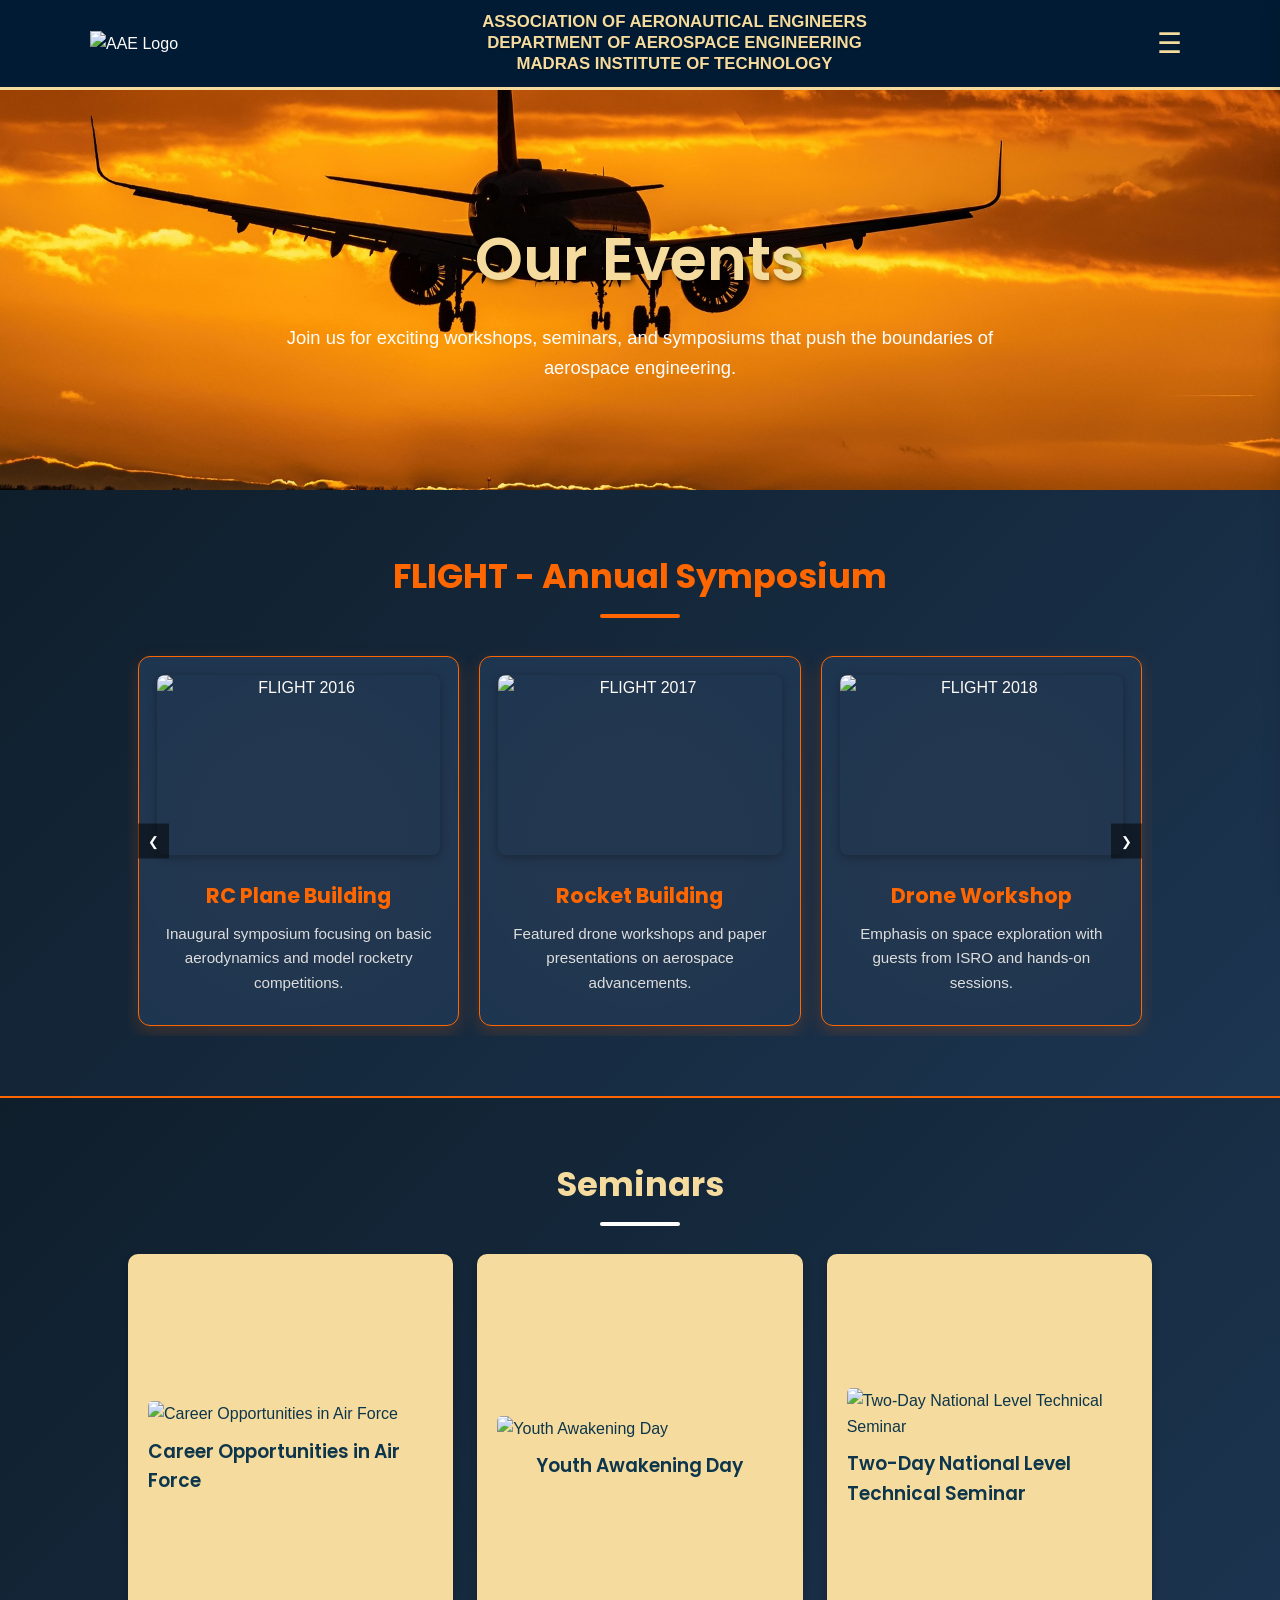
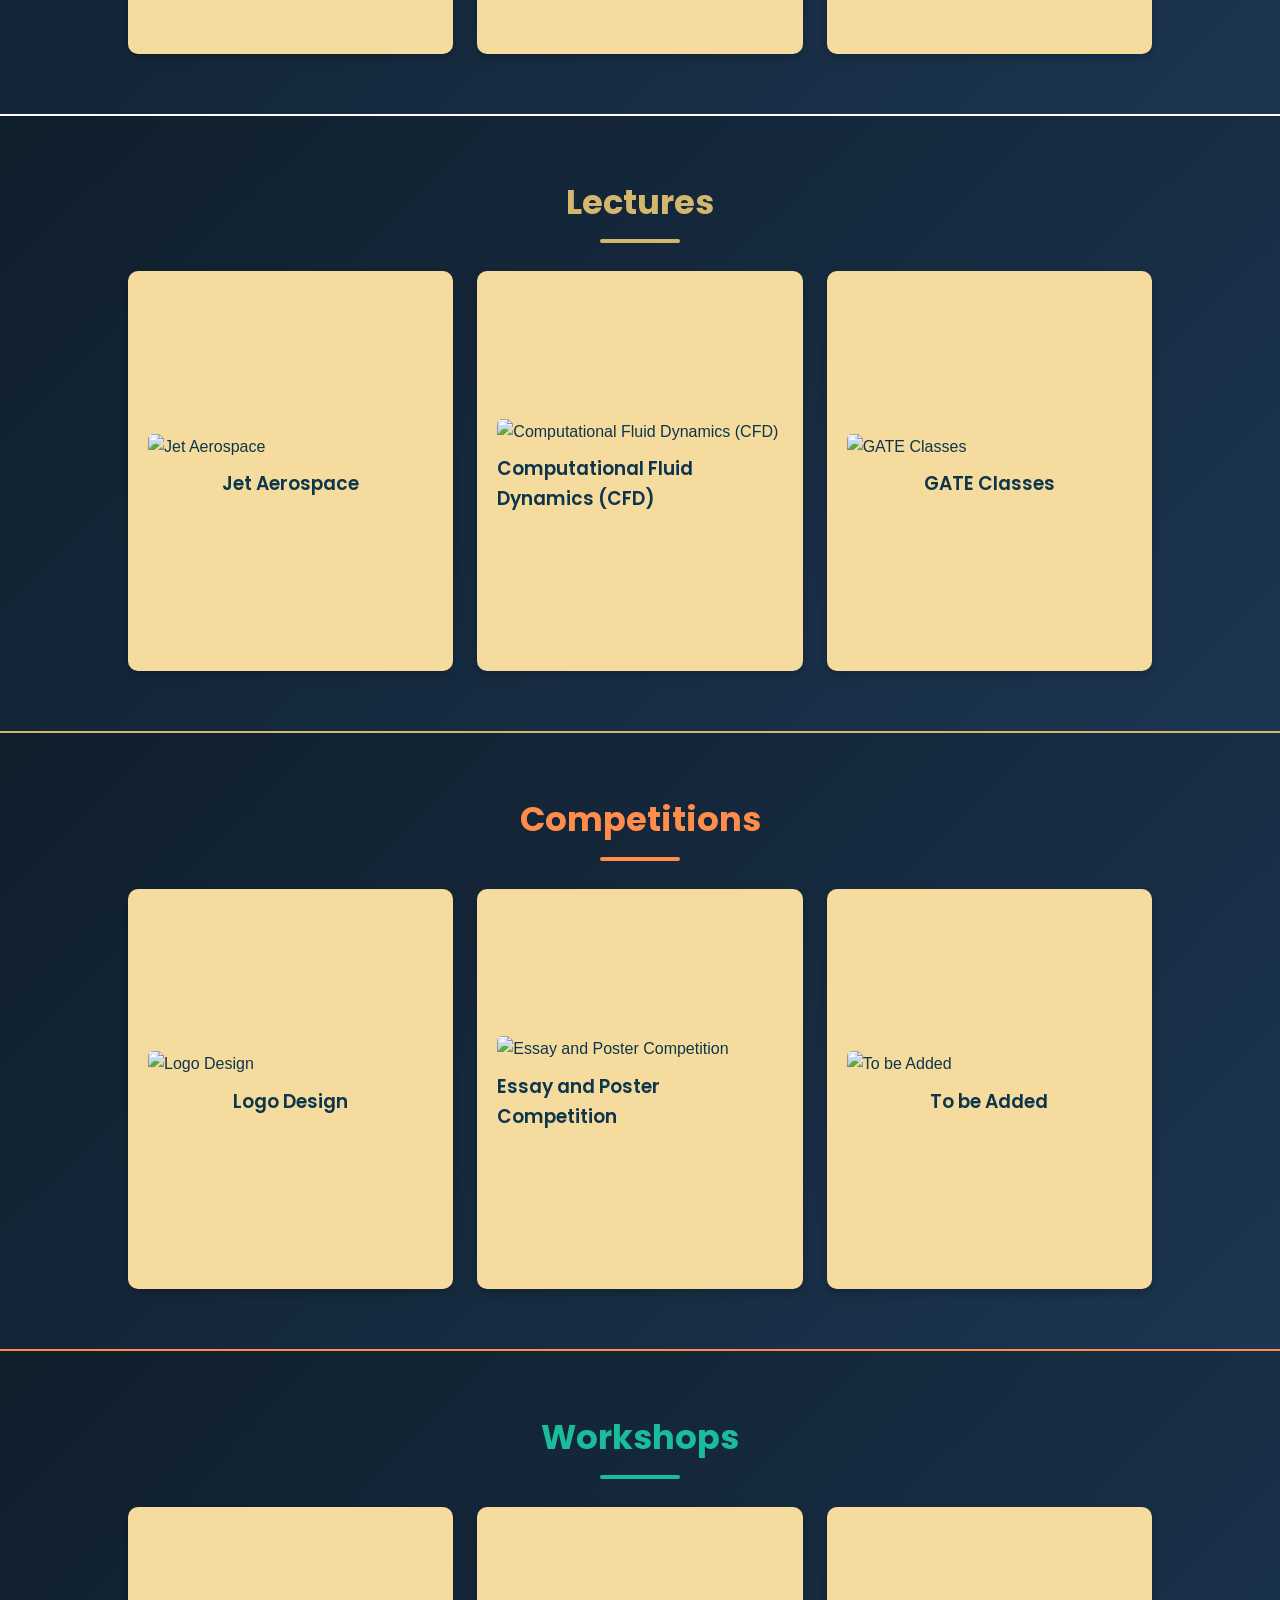
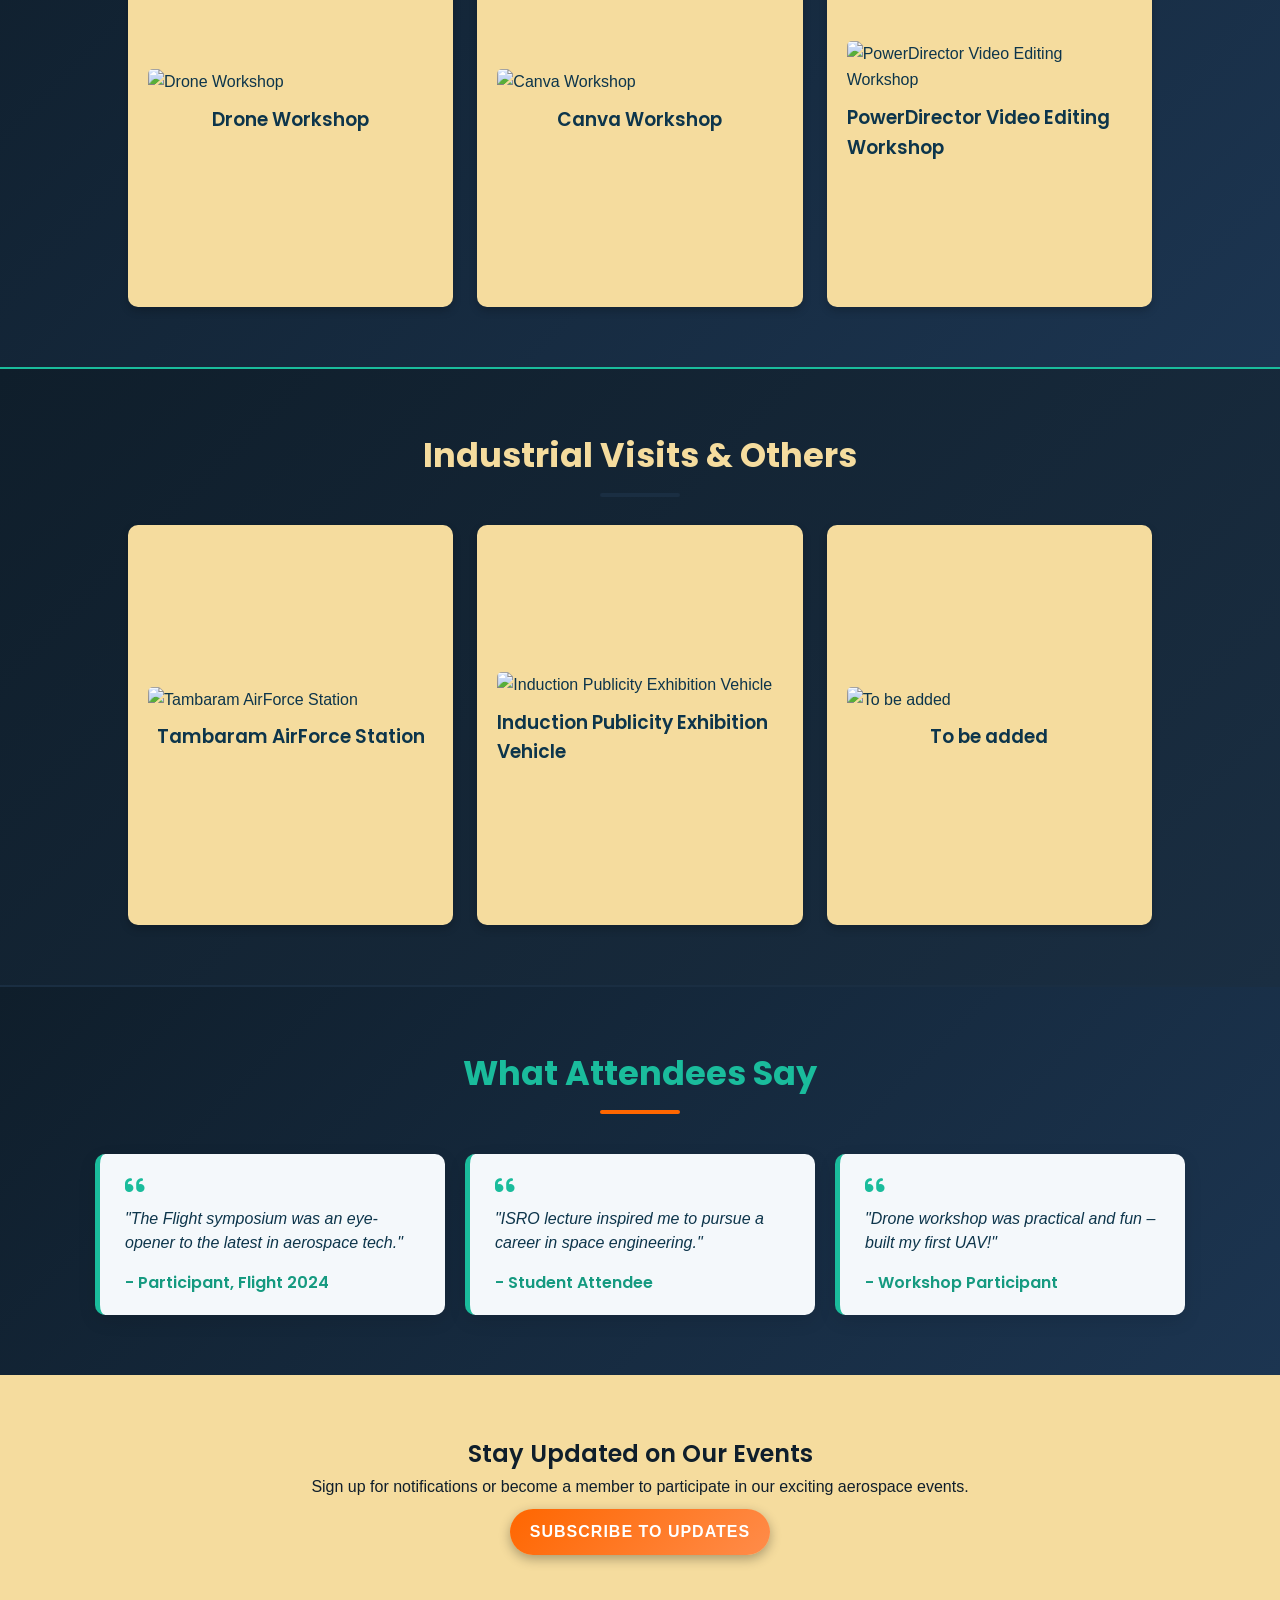
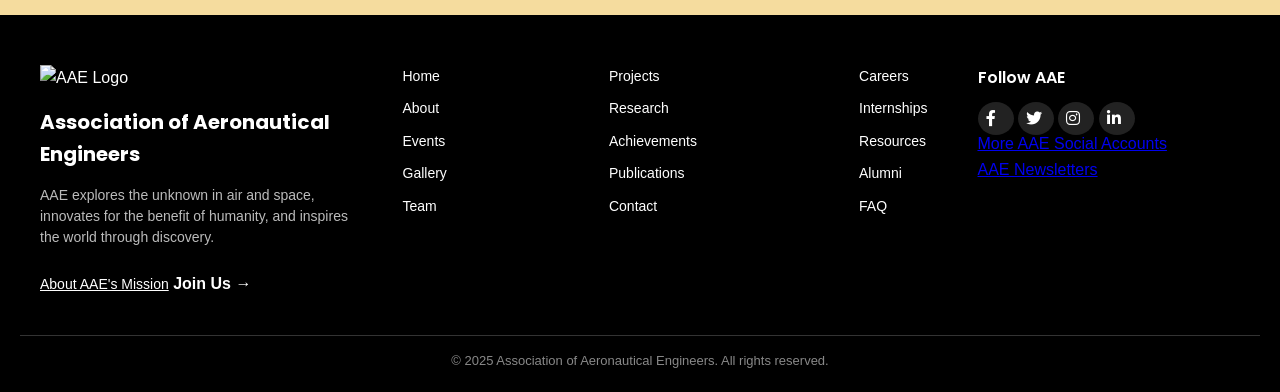
==== commit 17ad5cde: "minor changes" ====
--- a/index.html
+++ b/index.html
@@ -60,35 +60,35 @@
                 <div class="carousel-item">
                     <div class="event-card">
                         <img src="images/flight2016.jpg" alt="FLIGHT 2016">
-                        <h3>FLIGHT 2016</h3>
+                        <h3>RC Plane Building</h3>
                         <p>Inaugural symposium focusing on basic aerodynamics and model rocketry competitions.</p>
                     </div>
                 </div>
                 <div class="carousel-item">
                     <div class="event-card">
                         <img src="images/flight2017.jpg" alt="FLIGHT 2017">
-                        <h3>FLIGHT 2017</h3>
+                        <h3>Rocket Building</h3>
                         <p>Featured drone workshops and paper presentations on aerospace advancements.</p>
                     </div>
                 </div>
                 <div class="carousel-item">
                     <div class="event-card">
                         <img src="images/flight2018.jpg" alt="FLIGHT 2018">
-                        <h3>FLIGHT 2018</h3>
+                        <h3>Drone Workshop</h3>
                         <p>Emphasis on space exploration with guests from ISRO and hands-on sessions.</p>
                     </div>
                 </div>
                 <div class="carousel-item">
                     <div class="event-card">
                         <img src="images/flight2019.jpg" alt="FLIGHT 2019">
-                        <h3>FLIGHT 2019</h3>
+                        <h3>Paper Presentation</h3>
                         <p>Competitions in glider design and CFD simulations for aspiring engineers.</p>
                     </div>
                 </div>
                 <div class="carousel-item">
                     <div class="event-card">
                         <img src="images/flight2020.jpg" alt="FLIGHT 2020">
-                        <h3>FLIGHT 2020</h3>
+                        <h3></h3>
                         <p>Virtual event with online lectures and virtual tours due to the pandemic.</p>
                     </div>
                 </div>
